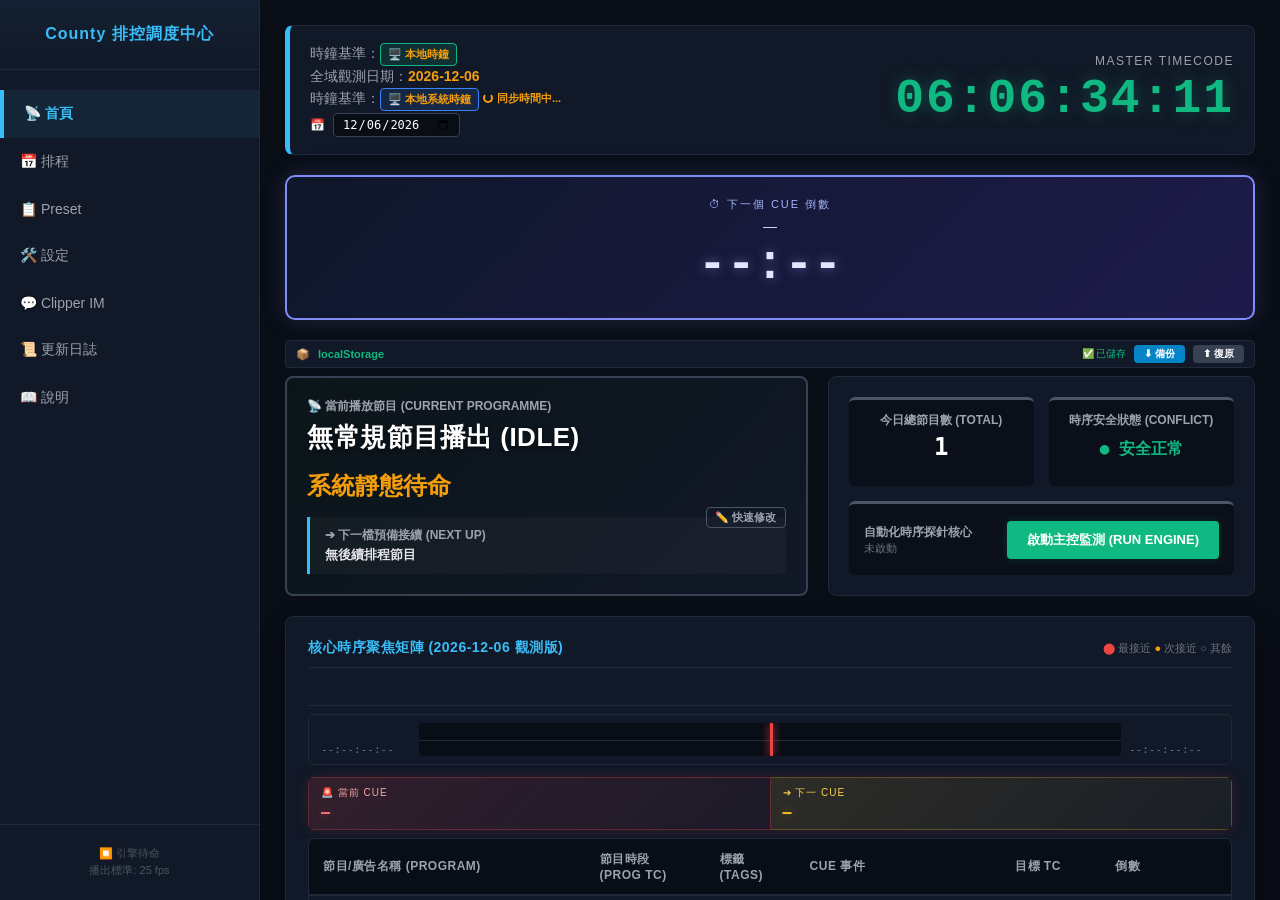
==== templates/index.html @ 905d1b06 "feat(ui): move global date picker to status bar and add "today" button Relocate the global target da" ====
<!DOCTYPE html>
<html lang="zh-Hant">
<head>
    <meta charset="UTF-8">
    <meta name="viewport" content="width=device-width, initial-scale=1.0">
    <meta http-equiv="Cache-Control" content="no-cache, no-store, must-revalidate">
    <meta http-equiv="Pragma" content="no-cache">
    <meta http-equiv="Expires" content="0">
    <title>County 廣播主控室操作員系統 v0.5</title>
    <link rel="stylesheet" href="/static/county.css">
    <style>
        /* CSS moved to /static/county.css */
    </style><script>
// ⛑️ County 啟動探針
window._countyBoot = {
    ok: false,
    time: Date.now(),
    modules: {},
    showError: function(msg, detail) {
        document.title = '⚠️ County 啟動失敗';
        document.body.innerHTML = '<div style="display:flex;align-items:center;justify-content:center;min-height:100vh;background:#090d16;color:#f1f5f9;font-family:sans-serif;padding:20px;">' +
            '<div style="max-width:600px;background:#111827;border:1px solid #ef4444;border-radius:12px;padding:30px;text-align:center;">' +
            '<div style="font-size:48px;margin-bottom:16px;">⚠️</div>' +
            '<h2 style="color:#ef4444;margin:0 0 8px 0;">County 系統啟動失敗</h2>' +
            '<p style="color:#9ca3af;margin:0 0 16px 0;">' + msg + '</p>' +
            '<pre style="background:#030712;color:#34d399;padding:16px;border-radius:6px;font-size:12px;text-align:left;overflow:auto;max-height:200px;white-space:pre-wrap;">' + detail + '</pre>' +
            '<div style="margin-top:16px;display:flex;gap:8px;justify-content:center;">' +
            '<button onclick="location.reload()" style="background:#0284c7;color:#fff;border:none;padding:10px 20px;border-radius:6px;cursor:pointer;font-size:14px;">🔄 重新載入</button>' +
            '<button onclick="localStorage.clear();location.reload()" style="background:#dc2626;color:#fff;border:none;padding:10px 20px;border-radius:6px;cursor:pointer;font-size:14px;">⚠️ 重置儲存並載入</button>' +
            '</div></div></div>';
    }
};
setTimeout(function() {
    if (!window._countyBoot.ok) {
        var detail = '';
        detail += '• JavaScript 主程式載入逾時 5 秒\n';
        detail += '• 可能原因：JS 語法錯誤、模組依賴順序錯誤\n';
        detail += '• 請開啟開發者工具 (F12 → Console) 查看具體錯誤\n';
        detail += '• 載入時間: ' + new Date(window._countyBoot.time).toISOString();
        window._countyBoot.showError('JavaScript 引擎初始化逾時', detail);
    }
}, 5000);
</script>
</head>
<body>

    <div class="vcc-pre-system-sandbox-wrapper">

        <div class="sidebar-overlay" id="sidebarOverlay" onclick="toggleSidebar()"></div>
        <button class="sidebar-toggle" id="sidebarToggle" onclick="toggleSidebar()">☰</button>

        <div class="sidebar" id="mainSidebar">
            <div>
                <div class="sidebar-header">County 排控調度中心</div>
                <div class="sidebar-menu">
                    <div class="menu-item active" id="menu-live" onclick="switchPage('live')">📡 首頁</div>
                    <div class="menu-item" id="menu-rundown" onclick="switchPage('rundown')">📅 排程</div>
                    <div class="menu-item" id="menu-preset" onclick="switchPage('preset')">📋 Preset</div>
                    <div class="menu-item" id="menu-settings" onclick="switchPage('settings')">🛠️ 設定</div>
                    <div class="menu-item" id="menu-clipper" onclick="switchPage('clipper')">💬 Clipper IM <span class="clipper-badge" id="clipperBadge">0</span></div>
                    <div class="menu-item" id="menu-changelog" onclick="switchPage('changelog')">📜 更新日誌</div>
                    <div class="menu-item" id="menu-help" onclick="switchPage('help')">📖 說明</div>
                </div>
            </div>
            <div class="sidebar-footer">
                <span id="sidebarEngineStatus">⏹️ 引擎待命</span><br>
                播出標準: <span id="sidebarFpsLabel">PAL 25 fps</span>
            </div>
        </div>

        <div class="main-content">

            <div class="status-panel">
                <div>
                    <div class="status-item">時鐘基準：<span id="syncBadge" class="sync-badge sync-loading">🖥️ 本地系統時鐘</span> <span id="ntpStatus" style="font-size:11px; color:#64748b;"></span> <span id="ntpLoadingIndicator" style="display:inline-flex;align-items:center;gap:4px;color:#f59e0b;font-size:11px;"><span style="width:10px;height:10px;border:2px solid #f59e0b;border-top-color:transparent;border-radius:50%;animation:spin 0.8s linear infinite;"></span>同步時間中...</span></div>
                    <div class="status-item">全域觀測日期：<span id="lblGlobalDateDisplay">--</span></div>                    <div class="status-item">時鐘基準：<span id="syncBadge" class="sync-badge sync-loading">🖥️ 本地系統時鐘</span> <span id="ntpStatus" style="font-size:11px; color:#64748b;"></span> <span id="ntpLoadingIndicator" style="display:inline-flex;align-items:center;gap:4px;color:#f59e0b;font-size:11px;"><span style="width:10px;height:10px;border:2px solid #f59e0b;border-top-color:transparent;border-radius:50%;animation:spin 0.8s linear infinite;"></span>同步時間中...</span></div>
                    <div class="status-item" style="display:flex;align-items:center;gap:8px;">
                        <span style="color:#9ca3af;font-size:12px;">📅</span>
                        <input type="date" id="globalTargetDate" onchange="onGlobalDateChange()"
                               style="background:#090d16;border:1px solid #374151;color:#fff;padding:3px 8px;border-radius:4px;font-size:12px;font-family:monospace;">
                    </div>                </div>
                <div style="text-align: right;">
                    <div style="font-size: 12px; color: #9ca3af; margin-bottom: 4px; text-transform: uppercase; letter-spacing: 1.5px;">Master Timecode</div>
                    <div id="clock" style="text-align:center;">00:00:00:00</div>
                </div>
            </div>

            <div class="global-filter-bar" style="display: none;">
                <input type="date" id="globalTargetDate" onchange="onGlobalDateChange()">
            </div>            <div id="page-live" class="page active">            <div id="page-live" class="page active">

                <!-- ⏱ Cue 倒數大看板 — 首頁最上方 -->
                <div id="homeCueCountdown" style="background:linear-gradient(135deg, #0f172a 0%, #1e1b4b 100%); border:2px solid #818cf8; border-radius:10px; padding:20px; margin-bottom:20px; text-align:center; box-shadow:0 0 24px rgba(129,140,248,0.2);">
                    <div style="font-size:11px; color:#a5b4fc; text-transform:uppercase; letter-spacing:2px; margin-bottom:6px;">⏱ 下一個 Cue 倒數</div>
                    <div id="cueCountdownLabel" style="font-size:14px; color:#c7d2fe; margin-bottom:4px;">—</div>
                    <div id="cueCountdownTimer" style="font-family:'Courier New',monospace; font-size:48px; font-weight:bold; color:#e0e7ff; text-shadow:0 0 12px rgba(165,180,252,0.5);">--:--</div>
                    <div id="cueCountdownMeta" style="font-size:12px; color:#a5b4fc; margin-top:6px;"></div>
                </div>
                <div style="display:flex; align-items:center; gap:8px; margin-bottom:8px; padding:4px 10px; background:#111827; border:1px solid #1f2937; border-radius:4px; font-size:11px;">
                    <span style="color:#64748b;">📦</span>
                    <span id="fileStatus" style="color:#10b981; font-weight:bold;">localStorage</span>
                    <span style="flex:1;"></span>
                    <span id="dataDirtyIndicator" style="color:#10b981; font-size:10px;">✅ 自動</span>
                    <button class="btn-ctrl btn-export-ui" onclick="saveDataToFile()" style="padding:2px 10px; font-size:10px;">⬇ 備份</button>
                    <button class="btn-ctrl btn-import-ui" onclick="loadDataFromFile()" style="padding:2px 10px; font-size:10px;">⬆ 復原</button>
                    <input type="file" id="dataFileInput" accept=".json" style="display:none;" onchange="handleFileOpen(this)">
                </div>

                <div class="mcr-operator-grid">

                    <div class="mcr-monitor-card no-active" id="mcrOnAirCard">
                        <div class="mcr-tag-live" id="mcrLiveTag" style="display: none;">ON AIR</div>
                        <div class="mcr-label-sub">📡 當前播放節目 (Current Programme)</div>
                        <div class="mcr-prog-title" id="mcrOnAirTitle">無常規節目播出 (IDLE)</div>
                        <div class="mcr-prog-countdown" id="mcrOnAirCountdown">系統靜態待命</div>                        
                        <button id="btnQuickEdit" style="float:right; background:transparent; border:1px solid #4b5563; color:#9ca3af; border-radius:4px; cursor:pointer; font-size:11px; padding:2px 8px; margin-top:5px;" onclick="toggleQuickEdit()">✏️ 快速修改</button>

                        <div id="mcrQuickEdit" style="display:none; margin-top:10px; padding:10px; background:rgba(0,0,0,0.3); border-radius:6px;">
                            <div style="display:flex; gap:8px; flex-wrap:wrap; align-items:center;">
                                <label style="font-size:11px; color:#9ca3af;">開始: <input type="text" id="quickStartTime" style="width:130px; background:#090d16; border:1px solid #374151; color:#fff; padding:4px 6px; border-radius:3px; font-size:12px; font-family:monospace;"></label>
                                <label style="font-size:11px; color:#9ca3af;">長度: <input type="text" id="quickDuration" style="width:130px; background:#090d16; border:1px solid #374151; color:#fff; padding:4px 6px; border-radius:3px; font-size:12px; font-family:monospace;"></label>
                                <button class="btn-add" onclick="applyQuickEdit()" style="padding:4px 12px; font-size:11px;">套用</button>
                                <button class="btn-cancel" onclick="cancelQuickEdit()" style="padding:4px 12px; font-size:11px;">取消</button>
                            </div>
                        </div>


                        <div class="mcr-next-bar">
                            <div class="mcr-label-sub" style="margin-bottom: 2px;">➔ 下一檔預備接續 (Next Up)</div>
                            <div style="font-size: 13px; font-weight: bold; color: #e5e7eb;" id="mcrNextTitle">無後續排程節目</div>
                        </div>
                    </div>

                    <div class="traffic-summary-card">
                        <div class="traffic-stat-block">
                            <div class="mcr-label-sub">今日總節目數 (Total)</div>
                            <div class="traffic-stat-num" id="homeTotalCount">0</div>
                        </div>
                        <div class="traffic-stat-block" id="homeConflictBlock">
                            <div class="mcr-label-sub">時序安全狀態 (Conflict)</div>
                            <div class="traffic-stat-num" id="homeConflictStatus" style="font-size: 16px; color: #10b981; padding-top: 6px;">● 安全正常</div>
                        </div>
                        <div class="traffic-stat-block" style="grid-column: span 2; display: flex; justify-content: space-between; align-items: center; padding: 10px 15px; text-align: left;">
                            <div>
                                <div class="mcr-label-sub" style="margin-bottom: 0;">自動化時序探針核心</div>
                                <div style="font-size: 11px; color: #6b7280;" id="homeEngineStatus">未啟動</div>
                            </div>
                            <button class="btn-start" id="btnMainTrack" onclick="initGlobalTracking()">啟動主控監測 (RUN ENGINE)</button>
                        </div>
                    </div>

                </div>

                <div class="panel-box">
                    <div class="panel-header-box">
                        <div class="panel-title" id="matrixTitle">時序矩陣 (Timeline)</div>
                        <div style="font-size: 11px; color: #6b7280;"><span style="color:#ef4444;">⬤</span> 最接近 <span style="color:#f59e0b;">●</span> 次接近 <span style="color:#64748b;">○</span> 其餘</div>
                    </div>

                    <div id="matrixColorLegend" style="display:flex;flex-wrap:wrap;padding:6px 0;border-bottom:1px solid #1f2937;margin-bottom:8px;min-height:20px;"></div>

                    <!-- Timeline GUI 時間軸（按節目分層） -->
                    <div class="timeline-panel">
                        <div class="timeline-label" id="timelineRangeStart">--:--:--:--</div>
                        <div class="timeline-tracks-wrap" id="timelineTracksWrap">
                            <div class="timeline-ruler" id="timelineRuler"><!-- JS 填入刻度標籤 --></div>
                            <div id="timelineTrackContainer"><!-- JS 填入各節目軌道 --></div>
                            <div class="timeline-now-marker" id="timelineNowMarker" style="left:50%;"></div>
                            <div class="timeline-now-label" id="timelineNowLabel" style="left:50%;">NOW</div>
                        </div>
                        <div class="timeline-label" id="timelineRangeEnd">--:--:--:--</div>
                    </div>

                    <!-- 當前 & 下一個 Cue Point 即時看板 -->
                    <div style="display:flex; gap:0; margin:8px 0; padding:0; border-radius:6px; overflow:hidden; font-size:13px; box-shadow:0 0 12px rgba(239,68,68,0.15);">
                        <div style="flex:1; background:linear-gradient(135deg, rgba(239,68,68,0.15) 0%, rgba(239,68,68,0.05) 100%); border:1px solid rgba(239,68,68,0.3); padding:8px 12px;">
                            <div style="color:#fca5a5; font-size:10px; text-transform:uppercase; letter-spacing:1px; margin-bottom:3px;">🚨 當前 Cue</div>
                            <div id="currentCueDisplay" style="color:#f87171; font-size:15px; font-weight:bold; font-family:monospace; text-shadow:0 0 8px rgba(239,68,68,0.4);">—</div>
                        </div>
                        <div style="flex:1; background:linear-gradient(135deg, rgba(251,191,36,0.12) 0%, rgba(251,191,36,0.04) 100%); border:1px solid rgba(251,191,36,0.25); padding:8px 12px; border-left:none;">
                            <div style="color:#fcd34d; font-size:10px; text-transform:uppercase; letter-spacing:1px; margin-bottom:3px;">➔ 下一 Cue</div>
                            <div id="nextCueDisplay" style="color:#fbbf24; font-size:15px; font-weight:bold; font-family:monospace; text-shadow:0 0 8px rgba(251,191,36,0.4);">—</div>
                        </div>
                    </div>

                    <div class="matrix-scroll-wrap" id="matrixScrollWrap">
                        <table class="vcc-pre-table" style="margin-bottom:0;">
                            <thead>
                                <tr>
                                    <th style="width:30%;">節目/廣告名稱 (Program)</th>
                                    <th style="width:120px;">節目時段 (Prog TC)</th>
                                    <th style="width:90px;">標籤 (Tags)</th>
                                    <th>Cue 事件</th>
                                    <th style="width:100px;">目標 TC</th>
                                    <th style="width:130px;">倒數</th>
                                </tr>
                            </thead>
                            <tbody id="matrixTableBody">
                                <tr><td colspan="6" style="text-align: center; color: #4b5563; padding: 30px 0;">未就緒。請先至「跨期日曆與常規編排」分頁確認交通排程，隨後點擊上方「啟動主控監測」按鈕。</td></tr>
                            </tbody>
                        </table>
                    </div>
                </div>
            </div>

            <div id="page-rundown" class="page">

                <div style="display:flex; align-items:center; gap:8px; margin-bottom:8px; padding:4px 10px; background:#111827; border:1px solid #1f2937; border-radius:4px; font-size:11px;">
                    <span style="color:#64748b;">📦</span>
                    <span id="fileStatus2" style="color:#10b981; font-weight:bold;">localStorage</span>
                    <span style="flex:1;"></span>
                    <span id="dataDirtyIndicator2" style="color:#10b981; font-size:10px;">✅ 自動</span>
                    <button class="btn-ctrl btn-export-ui" onclick="saveDataToFile()" style="padding:2px 10px; font-size:10px;">⬇ 備份</button>
                    <button class="btn-ctrl btn-import-ui" onclick="loadDataFromFile()" style="padding:2px 10px; font-size:10px;">⬆ 復原</button>
                </div>

                <div class="grid-layout-2col">
                    <div class="panel-box" style="margin-bottom: 0;">
                        <div class="panel-header-box"><div class="panel-title">行事曆 (Calendar)</div></div>
                        <div class="gui-calendar-card">
                            <div class="calendar-nav-header">
                                <div class="calendar-nav-btn" onclick="moveCalendarMonth(-1)">◀</div>
                                <span id="calendarMonthLabel">2026 年 06 月</span>
                                <div class="calendar-nav-btn" onclick="moveCalendarMonth(1)">▶</div>                            <div class="calendar-nav-header">
                                <div class="calendar-nav-btn" onclick="moveCalendarMonth(-1)">◀</div>
                                <span id="calendarMonthLabel">2026 年 06 月</span>
                                <div class="calendar-nav-btn" onclick="moveCalendarMonth(1)">▶</div>
                                <button class="calendar-nav-btn" onclick="goToToday()" style="font-size:11px;padding:2px 8px;">📅 今天</button>
                            </div>
                            <div class="calendar-grid-head">
                                <div>日</div><div>一</div><div>二</div><div>三</div><div>四</div><div>五</div><div>六</div>
                            </div>                            </div>
                            <div class="calendar-grid-head">
                                <div>日</div><div>一</div><div>二</div><div>三</div><div>四</div><div>五</div><div>六</div>
                            </div>
                            <div class="calendar-grid-body" id="calendarGridBody"></div>
                        </div>
                        <p style="font-size:11px; color:#4b5563; margin-top:10px; line-height:1.5;">💡 點擊切換日期 · <span style="color:#a855f7;font-weight:bold;">●</span> 有排程</p>
                    </div>

                    <div class="panel-box" style="margin-bottom: 0;">
                        <div class="panel-header-box"><div class="panel-title" id="formPanelTitle">新增節目</div></div>
                        <div class="input-form">
                            <div class="input-group">
                                <label>節目名稱</label>
                                <input type="text" id="progName" value="新增節目">
                            </div>
                            <div class="input-group">
                                <label>播放日期</label>
                                <input type="date" id="progDate">
                            </div>
                            <div class="input-group">
                                <label>開播時碼 (TC)</label>
                                <div style="display:flex; gap:6px; flex-wrap:wrap;">
                                    <input type="text" id="startTimeStr" placeholder="18:30:00:00" style="flex:1; min-width:160px;">
                                    <button class="btn-sync" onclick="setStartTimeOneMinLater()" style="padding:4px 8px; font-size:11px; white-space:nowrap;">⏱ 一分鐘後</button>
                                </div>
                            </div>
                            <div class="input-group">
                                <label>長度</label>
                                <div style="display:flex; gap:6px; flex-wrap:wrap;">
                                    <input type="text" id="durationStr" placeholder="00:30:00:00" style="flex:1; min-width:160px;">
                                </div>
                            </div>
                            <div class="input-group">
                                <label>週期</label>
                                <select id="periodicType" onchange="onPeriodicTypeChange()">
                                    <option value="none">✨ 單次</option>
                                    <option value="daily">🔄 每日</option>
                                    <option value="weekdays">📅 工作日</option>
                                    <option value="weekly">📆 每週</option>
                                    <option value="custom">🗓️ 自訂星期</option>
                                </select>
                            </div>
                            <div class="input-group" id="periodicEndGroup" style="display:none;">
                                <label>終止日期</label>
                                <input type="date" id="periodicEndDate">
                            </div>
                            <div class="input-group" id="periodicDayGroup" style="display:none;">
                                <label>選擇星期</label>
                                <div style="display:flex; gap:4px; flex-wrap:wrap;">
                                    <label style="cursor:pointer;display:flex;align-items:center;gap:3px;background:#1f2937;padding:4px 8px;border-radius:4px;font-size:12px;"><input type="checkbox" class="day-cb" value="0" style="width:14px;height:14px;"> 日</label>
                                    <label style="cursor:pointer;display:flex;align-items:center;gap:3px;background:#1f2937;padding:4px 8px;border-radius:4px;font-size:12px;"><input type="checkbox" class="day-cb" value="1" style="width:14px;height:14px;"> 一</label>
                                    <label style="cursor:pointer;display:flex;align-items:center;gap:3px;background:#1f2937;padding:4px 8px;border-radius:4px;font-size:12px;"><input type="checkbox" class="day-cb" value="2" style="width:14px;height:14px;"> 二</label>
                                    <label style="cursor:pointer;display:flex;align-items:center;gap:3px;background:#1f2937;padding:4px 8px;border-radius:4px;font-size:12px;"><input type="checkbox" class="day-cb" value="3" style="width:14px;height:14px;"> 三</label>
                                    <label style="cursor:pointer;display:flex;align-items:center;gap:3px;background:#1f2937;padding:4px 8px;border-radius:4px;font-size:12px;"><input type="checkbox" class="day-cb" value="4" style="width:14px;height:14px;"> 四</label>
                                    <label style="cursor:pointer;display:flex;align-items:center;gap:3px;background:#1f2937;padding:4px 8px;border-radius:4px;font-size:12px;"><input type="checkbox" class="day-cb" value="5" style="width:14px;height:14px;"> 五</label>
                                    <label style="cursor:pointer;display:flex;align-items:center;gap:3px;background:#1f2937;padding:4px 8px;border-radius:4px;font-size:12px;"><input type="checkbox" class="day-cb" value="6" style="width:14px;height:14px;"> 六</label>
                                </div>
                            </div>
                            <div class="input-group" id="overrideSingleGroup" style="display:none;">
                                <label style="display:flex; align-items:center; gap:8px; cursor:pointer;">
                                    <input type="checkbox" id="chkOverrideSingle" style="width:16px;height:16px;">
                                    <span>🔀 只改此筆</span>
                                </label>
                                <div style="font-size:11px; color:#64748b; margin-top:2px;">不影響週期設定，僅新增單次版本</div>
                            </div>
                            <div class="input-group full-width">
                                <label>Cue Preset</label>
                                <select id="progPreset"></select>
                            </div>
                            <div class="input-group full-width">
                                <label>🏷️ 標籤</label>
                                <div class="tag-input-area">
                                    <input type="text" id="progTagInput" placeholder="輸入標籤後按 Enter 或點新增">
                                    <button class="btn-sync" onclick="addProgramTag()" style="padding:4px 8px; font-size:11px;">＋ 新增</button>
                                </div>
                                <div class="tag-list" id="progTagList"></div>
                            </div>
                            <div class="input-group full-width">
                                <label>🎨 顏色標籤</label>
                                <div class="clr-picker" id="progColorPicker"></div>
                                <input type="hidden" id="progColorLabel" value="">
                            </div>
                        </div>
                        <div class="btn-zone">
                            <button class="btn-add" id="btnSubmitForm" onclick="submitProgramForm()">儲存至編排庫 (Save Entry)</button>
                            <button class="btn-cancel" id="btnCancelEdit" onclick="exitEditMode()" style="display:none;">取消修改</button>
                        </div>
                    </div>
                </div>

                <div class="panel-box" style="margin-top: 20px;">
                    <div class="panel-header-box">
                        <div class="panel-title">📆 本週縱覽</div>
                        <div style="font-size:11px; color:#6b7280;" id="weekGlanceLabel">選擇一週</div>
                    </div>
                    <div id="weekGlanceContainer" class="week-grid">
                        <!-- JS 渲染 -->
                    </div>
                </div>

                <div class="panel-box" style="overflow-y: auto; max-height: 350px; margin-top: 20px;">
                    <div class="panel-header-box">
                        <div class="panel-title" id="rundownListTitle">節目表 (Rundown)</div>
                        <div class="btn-ctrl-group">
                            <input type="file" id="importFile" accept=".json" style="display:none;" onchange="importRundown(this)">
                            <button class="btn-ctrl btn-import-ui" onclick="document.getElementById('importFile').click()">匯入</button>
                            <button class="btn-ctrl btn-export-ui" onclick="exportRundown()">匯出</button>
                            <button class="btn-ctrl btn-clear-ui" onclick="clearAllPrograms()">全清</button>
                        </div>
                    </div>
                    <div style="display:flex; align-items:center; gap:8px; margin-bottom:8px;">
                        <input type="text" id="searchRundown" placeholder="🔍 搜尋節目名稱..." oninput="filterRundown()" style="flex:1; background:#090d16; border:1px solid #374151; color:#fff; padding:6px 10px; border-radius:4px; font-size:12px; outline:none;">
                        <button id="searchClearBtn" onclick="document.getElementById('searchRundown').value='';filterRundown();this.style.display='none';" style="display:none;background:transparent;border:none;color:#64748b;cursor:pointer;font-size:14px;padding:4px;">✕</button>
                    </div>
                    <table class="vcc-pre-table" id="rundownTable">
                        <thead>
                            <tr>
                                <th style="cursor:pointer;" onclick="sortRundownTable('name')" class="sortable-th">名稱 <span class="sort-icon" id="sortRundown-name"></span></th>
                                <th style="cursor:pointer;" onclick="sortRundownTable('broadcastDate')" class="sortable-th">日期 <span class="sort-icon" id="sortRundown-broadcastDate"></span></th>
                                <th style="cursor:pointer;" onclick="sortRundownTable('startTime')" class="sortable-th">開播 <span class="sort-icon" id="sortRundown-startTime"></span></th>
                                <th style="cursor:pointer;" onclick="sortRundownTable('endTime')" class="sortable-th">結束 <span class="sort-icon" id="sortRundown-endTime"></span></th>
                                <th style="cursor:pointer;" onclick="sortRundownTable('duration')" class="sortable-th">長度 <span class="sort-icon" id="sortRundown-duration"></span></th>
                                <th style="cursor:pointer;" onclick="sortRundownTable('periodicType')" class="sortable-th">週期 <span class="sort-icon" id="sortRundown-periodicType"></span></th>
                                <th style="cursor:pointer;" onclick="sortRundownTable('presetId')" class="sortable-th">Preset <span class="sort-icon" id="sortRundown-presetId"></span></th>
                                <th style="width: 90px; text-align: center;">操作</th>
                            </tr>
                        </thead>
                        <tbody id="rundownTableBody"></tbody>
                    </table>
                </div>
            </div>

            <div id="page-preset" class="page">
                <div class="panel-box">
                    <div class="panel-header-box"><div class="panel-title">Preset 管理器</div></div>
                    <div class="input-form" style="grid-template-columns: 1fr;">
                        <div class="input-group">
                            <label>選擇 Preset</label>
                            <div style="display:flex; align-items:center; gap:6px;">
                                <select id="presetSelector" onchange="onPresetSelectionChange()" style="flex:1;"></select>
                                <button class="btn-sync" onclick="duplicatePreset()" style="font-size:11px; padding:5px 10px; white-space:nowrap;">📋 複製</button>
                            </div>
                        </div>
                        <div class="input-group">
                            <label>名稱</label>
                            <input text="text" id="presetNameField">
                        </div>
                        <div class="input-group">
                            <label>節點設定 (每行一個提示點)</label>
                            <div style="font-size:11px;color:#64748b;margin-bottom:4px;">💡 拖曳 ⋮⋮ 排序節點</div>
                            <table id="presetNodesTable">
                                <thead>
                                    <tr>
                                        <th style="width:28px;cursor:default;text-align:center;" title="拖動以排序">☰</th>
                                        <th style="width:90px;cursor:pointer;" onclick="sortPresetNodes('offsetType')" class="sortable-th">偏移方式 <span class="sort-icon" id="sortIcon-offsetType"></span></th>
                                        <th style="width:80px;cursor:pointer;" onclick="sortPresetNodes('offsetSec')" class="sortable-th">偏移 (MM:SS) <span class="sort-icon" id="sortIcon-offsetSec"></span></th>
                                        <th style="cursor:pointer;" onclick="sortPresetNodes('nodeName')" class="sortable-th">節點名稱 <span class="sort-icon" id="sortIcon-nodeName"></span></th>
                                        <th style="width:130px;cursor:pointer;" onclick="sortPresetNodes('soundId')" class="sortable-th">提示音 <span class="sort-icon" id="sortIcon-soundId"></span></th>
                                        <th style="width:70px;text-align:center;">操作</th>
                                    </tr>
                                </thead>
                                <tbody id="presetNodesTbody">
                                    <!-- 由 JS 動態渲染 -->
                                </tbody>
                            </table>
                            <button class="btn-sync" onclick="addNodeRow()" style="font-size:12px; padding:5px 10px;">＋ 新增</button>
                        </div>
                    </div>
                    <div class="btn-zone">
                        <button class="btn-sync" onclick="initNewPresetForm()">新建</button>
                        <button class="btn-add" style="background-color: #10b981;" onclick="savePresetAction()">儲存</button>
                        <button class="btn-cancel btn-danger-action" onclick="deletePresetAction()">刪除</button>
                    </div>
                    <div style="margin-top:10px; border-top:1px solid #1f2937; padding-top:8px;">
                        <div style="display:flex; align-items:center; gap:10px; margin-bottom:6px;">
                            <span style="font-size:12px; color:#64748b; cursor:pointer;" onclick="togglePresetJsonArea()" id="presetJsonToggle">▶ JSON</span>
                            <input type="file" id="presetImportFile" accept=".json" style="display:none;" onchange="importPresetFromFile(this)">
                            <button class="btn-ctrl btn-export-ui" style="font-size:11px; padding:3px 8px;" onclick="exportPresetAsJson()">匯出</button>
                            <button class="btn-ctrl btn-import-ui" style="font-size:11px; padding:3px 8px;" onclick="document.getElementById('presetImportFile').click()">匯入</button>
                            <button class="btn-add" style="font-size:11px; padding:3px 8px; background-color:#374151;" onclick="applyPresetJson()">套用</button>
                        </div>
                        <textarea id="presetJsonArea" style="display:none; width:100%; height:100px; background:#030712; border:1px solid #374151; color:#a7f3d0; padding:8px; font-family:monospace; font-size:11px; border-radius:4px; resize:vertical;" placeholder="在此貼上 JSON 或點擊「從檔案匯入」..."></textarea>
                    </div>
                </div>
            </div>

            <div id="page-settings" class="page">
                <div style="display: grid; grid-template-columns: 1fr 1fr; gap: 20px;">
                    <div>
                        <div class="panel-box">
                            <div class="panel-header-box"><div class="panel-title">🕒 NTP 時間服務</div></div>
                            <div class="input-form" style="grid-template-columns: 1fr;">
                                <div class="input-group">
                                    <label>NTP 伺服器</label>
                                    <input type="text" id="cfgNtpUrl" value="stdtime.gov.hk" onchange="saveConfig()" style="width:100%;">
                                    <div style="font-size:11px; color:#64748b; margin-top:4px;">使用真實 NTP (UDP 123) 協定，由伺服器端 ntplib 處理</div>
                                </div>
                                <div class="input-group">
                                    <label>自動同步間隔（秒）</label>
                                    <div style="display:flex; align-items:center; gap:8px;">
                                        <input type="number" id="cfgNtpInterval" value="600" min="0" max="86400" style="width:100px;" onchange="saveConfig(); restartAutoSync();">
                                        <span style="font-size:11px; color:#64748b;">0 = 關閉</span>
                                    </div>
                                </div>
                                <div class="input-group">
                                    <label>狀態</label>
                                    <div id="settingsNtpStatus" style="font-size:13px; color:#9ca3af;">尚未同步</div>
                                </div>
                                <div class="input-group">
                                    <label>最後同步時間</label>
                                    <div id="settingsNtpLastSync" style="font-size:12px; color:#64748b; font-family:monospace;">—</div>
                                </div>
                                <div class="input-group" style="margin-top:4px;">
                                    <button class="btn-start" id="btnNtpSync" onclick="handleManualNtpSync()" style="font-size:12px; padding:8px 16px;">🔄 立即同步</button>
                                </div>
                            </div>
                        </div>
                        <div class="panel-box">
                            <div class="panel-header-box"><div class="panel-title">🔊 音訊設定</div></div>
                            <div class="input-form" style="grid-template-columns: 1fr;">
                                <div class="input-group">
                                    <label>預設頻率 (Hz)</label>
                                    <input type="number" id="cfgBeepFreq" value="1500" min="400" max="4000" onchange="saveConfig()">
                                </div>
                                <div class="input-group">
                                    <label>持續時間 (秒)</label>
                                    <input type="number" id="cfgBeepDur" value="0.5" step="0.1" min="0.1" max="3" onchange="saveConfig()">
                                </div>
                            </div>
                            <button class="btn-sync" onclick="testOscillatorSound()">🔊 測試音</button>
                        </div>
                    </div>
                    <div class="panel-box" style="margin-top:15px;">
                        <div class="panel-header-box"><div class="panel-title">⏱ FPS 設定</div></div>
                        <div class="input-form" style="grid-template-columns: 1fr;">
                            <div class="input-group">
                                <label>FPS</label>
                                <div style="display:flex; align-items:center; gap:8px;">
                                    <input type="number" id="cfgFrameRate" value="25" min="1" max="60" style="width:80px;">
                                    <span style="font-size:11px; color:#64748b;">PAL: 25 / NTSC: 29.97 / 電影: 24</span>
                                    <button class="btn-sync" onclick="applyFrameRate()" style="padding:4px 10px; font-size:11px;">套用</button>
                                </div>
                                <div style="font-size:11px; color:#64748b; margin-top:4px;">⚠️ 需重啟 ENGINE</div>
                            </div>
                        </div>
                    </div>
                    <div class="panel-box" style="margin-top:15px;">
                        <div class="panel-header-box"><div class="panel-title">🌐 時區</div></div>
                        <div class="input-form" style="grid-template-columns: 1fr;">
                            <div class="input-group">
                                <label>時區</label>
                                <select id="cfgTimezone" onchange="saveConfig()" style="width:100%;"></select>
                                <div style="font-size:11px; color:#64748b; margin-top:4px;">影響換日與 Cue 觸發時間</div>
                            </div>
                        </div>
                    </div>
                    <div class="panel-box" style="margin-top:15px;">
                        <div class="panel-header-box"><div class="panel-title">🗑️ 保留原則</div></div>
                        <div class="input-form" style="grid-template-columns: 1fr;">
                            <div class="input-group">
                                <label>Cue 保留秒數</label>
                                <div style="display:flex; align-items:center; gap:8px;">
                                    <input type="number" id="cfgRetentionSec" value="5" min="0" max="60" style="width:80px;" onchange="saveConfig()">
                                    <span style="font-size:11px; color:#64748b;">秒</span>
                                </div>
                                <div style="font-size:11px; color:#64748b; margin-top:4px;">觸發後在矩陣中保留多久</div>
                            </div>
                        </div>
                    </div>
                    <div>
                        <div class="panel-box">
                            <div class="panel-header-box"><div class="panel-title">⚙️ Config 檔</div></div>
                            <div style="font-size:11px; color:#9ca3af; margin-bottom:6px;">所有設定 JSON</div>
                            <textarea id="configJsonArea" style="width:100%; height:90px; background:#030712; border:1px solid #374151; color:#a7f3d0; padding:6px; font-family:monospace; font-size:11px; border-radius:4px; resize:vertical; margin-bottom:6px;"></textarea>
                            <div class="btn-zone" style="gap:6px;">
                                <button class="btn-ctrl btn-export-ui" style="font-size:10px; padding:4px 8px;" onclick="refreshConfigJsonArea()">🔄 刷新</button>
                                <button class="btn-add" style="font-size:10px; padding:4px 8px; background-color:#10b981;" onclick="applyConfigJson()">套用</button>
                                <button class="btn-sync" style="font-size:10px; padding:4px 8px;" onclick="exportConfigAsJson()">下載</button>
                                <input type="file" id="configImportFile" accept=".json" style="display:none;" onchange="importConfigFromFile(this)">
                                <button class="btn-ctrl btn-import-ui" style="font-size:10px; padding:4px 8px;" onclick="document.getElementById('configImportFile').click()">匯入</button>
                                <button class="btn-cancel btn-danger-action" style="font-size:10px; padding:4px 8px;" onclick="factoryResetStorage()">🚨 重置</button>
                                <button class="btn-ctrl btn-export-ui" style="font-size:10px; padding:4px 8px;" onclick="saveDataToFile()">⬇ 備份</button>
                                <button class="btn-ctrl btn-import-ui" style="font-size:10px; padding:4px 8px;" onclick="loadDataFromFile()">⬆ 復原</button>
                            </div>
                        </div>
                        <div class="panel-box" style="margin-top:15px;">
                            <div class="panel-header-box"><div class="panel-title">🚑 Crash Dump</div></div>
                            <div style="font-size:11px; color:#9ca3af; margin-bottom:6px;">系統狀態報告</div>
                            <textarea id="crashDumpArea" style="width:100%; height:100px; background:#030712; border:1px solid #374151; color:#a7f3d0; padding:6px; font-family:monospace; font-size:11px; border-radius:4px; resize:vertical; margin-bottom:6px;"></textarea>
                            <div class="btn-zone" style="gap:6px;">
                                <button class="btn-ctrl btn-export-ui" style="font-size:10px; padding:4px 8px;" onclick="generateCrashDump()">📋 生成</button>
                                <button class="btn-sync" style="font-size:10px; padding:4px 8px;" onclick="saveCrashDumpToFile()">⬇ 下載</button>
                            </div>
                        </div>
                        <div class="panel-box" style="margin-top:15px;">
                            <div class="panel-header-box">
                                <div class="panel-title">📋 伺服器日誌 (Server Log)</div>
                                <div style="display:flex; gap:4px;">
                                    <button class="btn-ctrl btn-export-ui" id="btnFetchServerLog" onclick="fetchServerLog()" style="padding:2px 8px; font-size:10px;">🔄 刷新</button>
                                    <button class="btn-ctrl btn-export-ui" onclick="downloadServerLog()" style="padding:2px 8px; font-size:10px;">⬇ 匯出</button>
                                </div>
                            </div>
                            <div style="font-size:11px; color:#9ca3af; margin-bottom:6px;">由後端記錄，24h 自動輪換</div>
                            <textarea id="serverLogArea" readonly style="width:100%; height:160px; background:#030712; border:1px solid #374151; color:#a7f3d0; padding:6px; font-family:monospace; font-size:11px; border-radius:4px; resize:vertical; margin-bottom:4px;"></textarea>
                            <div style="font-size:11px; color:#4b5563; text-align:right;"><span id="serverLogLines">0</span> 行</div>
                        </div>
                        <div class="panel-box" style="margin-top:15px;">
                            <div class="panel-header-box"><div class="panel-title">⚡ 開發者選項</div></div>
                            <div class="input-form" style="grid-template-columns: 1fr;">
                                <div class="input-group">
                                    <label>Engine 間隔 (ms)</label>
                                    <div style="display:flex; align-items:center; gap:8px;">
                                        <input type="number" id="devEngineInterval" value="40" min="10" max="1000" style="width:80px;">
                                        <button class="btn-sync" onclick="applyDevEngineInterval()" style="padding:4px 10px; font-size:11px;">套用</button>
                                    </div>
                                    <div style="font-size:11px; color:#64748b; margin-top:2px;">⚠️ 低於 30ms 可能影響效能，需重啟 ENGINE 生效</div>
                                </div>
                                <div class="input-group">
                                    <label>Log 保留行數</label>
                                    <input type="number" id="devLogLines" value="200" min="10" max="5000" onchange="applyDevLogLines()" style="width:80px;">
                                </div>
                                <div class="input-group">
                                    <label>除錯模式</label>
                                    <div style="display:flex; align-items:center; gap:12px;">
                                        <label style="display:flex; align-items:center; gap:4px;cursor:pointer;"><input type="checkbox" id="devVerboseLog" onchange="applyDevVerboseLog()"> 詳細 Log</label>
                                        <label style="display:flex; align-items:center; gap:4px;cursor:pointer;"><input type="checkbox" id="devDebugLayout" onchange="applyDevDebugLayout()"> 顯示佈局邊框</label>
                                    </div>
                                </div>
                            </div>
                        </div>
                        <div class="panel-box" style="margin-top:15px;">
                            <div class="panel-header-box"><div class="panel-title">記憶體狀態探針 (Rundown JSON Inspector)</div></div>
                            <div class="input-group">
                                <textarea id="debugStateTextArea" style="height: 140px; font-size: 11px; color: #a7f3d0; background:#030712; border: 1px solid #374151; padding: 10px; font-family: monospace; resize: none;"></textarea>
                            </div>
                            <div class="btn-zone" style="margin-top: 8px;">
                                <button class="btn-update" style="padding: 6px 12px;" onclick="applyInjectedJsonState()">注入並套用原始 JSON 變更</button>
                                <button class="btn-sync" style="padding: 6px 12px;" onclick="refreshJsonInspectorProbe()">刷新探針</button>
                            </div>
                        </div>
                    </div>

                    <!-- ENGINE 觸發記錄 -->
                    <div class="panel-box">
                        <div class="panel-header-box">
                            <div class="panel-title">📜 ENGINE 觸發記錄</div>
                            <button class="btn-ctrl btn-export-ui" onclick="showTriggerHistory()" style="padding:3px 10px; font-size:10px;">📜 檢視</button>
                        </div>
                        <div style="font-size:11px; color:#64748b;">顯示最近觸發的 Cue 點記錄<span id="triggerHistoryCount" style="margin-left:8px; color:#9ca3af;"></span></div>
                    </div>

                    <!-- 系統日誌 (Console) -->
                    <div class="panel-box">
                        <div class="panel-header-box">
                            <div class="panel-title">系統日誌 (Console)</div>
                            <div style="display:flex; gap:4px;">
                                <button class="btn-ctrl btn-export-ui" onclick="exportClientLog()" style="padding:2px 8px; font-size:10px;">📋 匯出日誌</button>
                                <button class="btn-ctrl btn-import-ui" onclick="document.getElementById('consoleTerminal').innerHTML='';" style="padding:2px 8px; font-size:10px;">🗑 清除</button>
                            </div>
                        </div>
                        <div class="console-terminal" id="consoleTerminal"></div>
                    </div>

                    <!-- 系統健康面板 -->
                    <div class="panel-box">
                        <div class="panel-header-box">
                            <div class="panel-title">🩺 系統健康</div>
                            <button class="btn-ctrl btn-export-ui" onclick="refreshHealthPanel()" style="padding:2px 8px;font-size:10px;">🔄 刷新</button>
                        </div>
                        <div id="healthPanelContent" style="font-size:12px;font-family:monospace;line-height:1.8;">
                            <div style="color:#64748b;text-align:center;padding:10px 0;">點擊「刷新」查看模組狀態</div>
                        </div>
                    </div>

                    <!-- 一鍵診斷面板 -->
                    <div class="panel-box">
                        <div class="panel-header-box">
                            <div class="panel-title">🔍 一鍵系統診斷</div>
                            <button class="btn-start" onclick="runSystemDiagnosis()" style="font-size:11px;padding:4px 12px;">▶ 執行</button>
                        </div>
                        <div id="diagnosisResult" style="font-size:12px;font-family:monospace;line-height:1.8;">
                            <div style="color:#64748b;text-align:center;padding:10px 0;">點擊「執行」開始測試</div>
                        </div>
                    </div>
                </div>
            </div>

            <!-- 觸發記錄 Modal（固定定位，放在頁面根層級） -->
            <div id="triggerHistoryModal" style="display:none; position:fixed; top:0; left:0; width:100%; height:100%; background:rgba(0,0,0,0.7); z-index:9999; align-items:center; justify-content:center;" onclick="if(event.target===this)closeTriggerHistory()">
                <div style="background:#111827; border:1px solid #1f2937; border-radius:10px; width:80%; max-width:700px; max-height:80vh; display:flex; flex-direction:column; box-shadow:0 20px 60px rgba(0,0,0,0.5);">
                    <div style="display:flex; justify-content:space-between; align-items:center; padding:16px 20px; border-bottom:1px solid #1f2937;">
                        <div style="font-size:14px; color:#38bdf8; font-weight:bold;">📜 ENGINE 觸發記錄</div>
                        <button onclick="closeTriggerHistory()" style="background:transparent; color:#9ca3af; font-size:18px; border:none; cursor:pointer;">✕</button>
                    </div>
                    <div id="triggerHistoryList" style="flex:1; overflow-y:auto; padding:12px 20px; font-size:12px; font-family:monospace; line-height:1.8;">
                        <div style="color:#64748b; text-align:center; padding:30px 0;">尚無觸發記錄</div>
                    </div>
                </div>
            </div>

            <!-- ===== 更新日誌頁 ===== -->
            <div id="page-changelog" class="page">
                <div class="panel-box">
                    <div class="panel-header-box"><div class="panel-title">📜 更新日誌</div></div>
                    <div style="font-size:13px; color:#cbd5e1; line-height:1.8;" id="changelogContent">載入中...</div>
                </div>
            </div>

            <!-- ===== 操作說明頁 ===== -->
            <div id="page-help" class="page">
                <div class="panel-box">
                    <div class="panel-header-box"><div class="panel-title">📖 操作說明</div></div>
                    <div class="help-section">
                        <h2>County 系統操作指南</h2>
                        <p>本系統為廣播電視台排控中心設計，提供節目排程管理、Cue 提示點觸發、時間軸視覺化等功能。</p>
                        <h3>📡 首頁 (MCR Home)</h3>
                        <ul>
                            <li><strong>ENGINE 啟動</strong> — 點擊「啟動主控監測」開始監控排程</li>
                            <li><strong>時序矩陣</strong> — 顯示前後各 3 項節目，自動對齊「即將進行」</li>
                            <li><strong>Cue 倒數</strong> — 自動計算下一個 Cue 點倒數時間</li>
                            <li><strong>快速修改</strong> — 直接調整當前播送節目的開始時間或長度</li>
                        </ul>
                        <h3>📅 排程管理</h3>
                        <ul>
                            <li><strong>行事曆</strong> — 點選日期切換觀測日，有節目的日期以紫色標示</li>
                            <li><strong>新增/編輯節目</strong> — 填入名稱、時碼、長度、週期後儲存</li>
                            <li><strong>週期設定</strong> — 支援每日、工作日、每週、自訂星期</li>
                            <li><strong>搜尋</strong> — 在節目表上方輸入名稱快速過濾</li>
                        </ul>
                        <h3>📋 Preset 管理</h3>
                        <ul>
                            <li><strong>節點設定</strong> — 設定 Cue 提示點（偏移方式/秒數/名稱/提示音）</li>
                            <li><strong>排序</strong> — 拖曳調整節點順序，或點擊表頭排序</li>
                            <li><strong>JSON 匯出入</strong> — 備份或還原 Preset 設定</li>
                        </ul>
                        <h3>🛠️ 設定</h3>
                        <ul>
                            <li><strong>NTP 同步</strong> — 連接香港天文台 stdtime.gov.hk 精確校時</li>
                            <li><strong>FPS</strong> — PAL 25 / NTSC 29.97 / 電影 24</li>
                            <li><strong>時區</strong> — 影響換日與 Cue 觸發時間</li>
                            <li><strong>Crash Dump</strong> — 生成系統狀態報告供除錯</li>
                        </ul>
                        <h3>⌨️ 快捷鍵</h3>
                        <ul>
                            <li><kbd>Space</kbd> — 切換 ENGINE 啟動/停止</li>
                            <li><kbd>Ctrl+1</kbd>～<kbd>6</kbd> — 切換分頁</li>
                            <li><kbd>Ctrl+S</kbd> — 儲存 Preset（Preset 頁面）</li>
                        </ul>
                        <div class="tip">💡 滑鼠懸停在矩陣 Cue 點上可查看詳細資訊。</div>
                    </div>
                </div>
            </div>

            <div id="page-clipper" class="page">
                <div class="panel-box">
                    <div class="panel-header-box">
                        <div class="panel-title">💬 Clipper IM — 即時通訊</div>
                        <div style="font-size:11px; color:#64748b;">
                            顯示名稱: <span id="clipperDisplayName" style="color:#38bdf8; font-weight:bold; cursor:pointer;" title="點擊編輯">VPRE</span>
                            <span id="clipperStatus" class="sync-badge sync-loading" style="margin-left:8px;">🔴 未連線</span>
                        </div>
                    </div>
                    
                    <!-- 聊天訊息區 -->
                    <div id="clipperMessages" style="height:400px; overflow-y:auto; background:#030712; border:1px solid #1f2937; border-radius:6px; padding:12px; margin-bottom:10px; font-size:13px; line-height:1.6;">
                        <div style="color:#4b5563; text-align:center; padding:40px 0;">⏳ 正在連線至 Clipper 伺服器...</div>
                    </div>
                    
                    <!-- 輸入區 -->
                    <div style="display:flex; gap:8px;">
                        <input type="text" id="clipperInput" placeholder="輸入訊息後按 Enter 發送…" 
                               style="flex:1; background:#090d16; border:1px solid #374151; color:#fff; padding:10px 12px; border-radius:4px; font-size:14px; outline:none;"
                               onkeydown="if(event.key==='Enter') clipperSendMsg()">
                        <button class="btn-start" id="clipperSendBtn" onclick="clipperSendMsg()" style="padding:10px 20px; font-size:13px;">📤 發送</button>
                        <button class="btn-sync" onclick="clipperConnect()" style="padding:10px 16px; font-size:12px;" title="重新連線">🔄</button>
                    </div>
                    
                    <!-- 連線設定 -->
                    <div style="margin-top:10px; display:flex; gap:8px; align-items:center; font-size:11px; color:#64748b;">
                        <span>伺服器:</span>
                        <input type="text" id="clipperServerUrl" value="ws://localhost:8765" 
                               style="width:200px; background:#090d16; border:1px solid #374151; color:#fff; padding:4px 8px; border-radius:3px; font-size:11px;">
                        <span>配對碼:</span>
                        <input type="text" id="clipperRoomCode" value="1234" 
                               style="width:80px; background:#090d16; border:1px solid #374151; color:#fff; padding:4px 8px; border-radius:3px; font-size:11px;">
                        <button class="btn-ctrl btn-export-ui" onclick="clipperConnect()" style="padding:3px 10px; font-size:10px;">🔗 連線</button>
                    </div>

                    <!-- 檔案傳輸區 -->
                    <div style="margin-top:12px; padding-top:12px; border-top:1px solid #1f2937;">
                        <div style="font-size:12px; color:#64748b; margin-bottom:8px; display:flex; align-items:center; gap:6px;">
                            <span>📁 檔案傳輸</span>
                            <span style="flex:1;"></span>
                            <span id="clipperFileStatus" style="font-size:10px;">就緒</span>
                        </div>
                        <!-- 傳送對象選擇 (先選目標再傳檔) -->
                        <div id="clipperTargetArea" style="display:none;">
                            <div style="font-size:11px; color:#94a3b8; margin-bottom:4px;">📤 傳送對象（點擊選取）：</div>
                            <div id="clipperPeerTargets" style="display:flex; gap:6px; flex-wrap:wrap; margin-bottom:8px;"></div>
                        </div>
                        <!-- 拖放區 -->
                        <div id="clipperFileDropZone"
                             style="border:2px dashed #334155; border-radius:8px; padding:20px; text-align:center; cursor:pointer; color:#94a3b8; font-size:13px;"
                             ondragover="event.preventDefault();this.style.borderColor='#38bdf8';this.style.background='rgba(56,189,248,0.05)';"
                             ondragleave="this.style.borderColor='#334155';this.style.background='';"
                             ondrop="event.preventDefault();this.style.borderColor='#334155';this.style.background='';clipperHandleDrop(event.dataTransfer.files);"
                             onclick="document.getElementById('clipperFileInput').click()">
                            📁 拖曳檔案至此處，或點擊選擇檔案
                        </div>
                        <input type="file" id="clipperFileInput" multiple hidden onchange="clipperHandleDrop(this.files)">
                        <!-- 檔案佇列 + 進度條 -->
                        <div id="clipperFileQueue" style="margin-top:6px;"></div>
                    </div>
                    <style>
                        .clipper-progress-item { background:#1e293b; border-radius:6px; padding:8px 10px; margin-bottom:6px; font-size:12px; }
                        .clipper-progress-header { display:flex; justify-content:space-between; color:#cbd5e1; margin-bottom:4px; }
                        .clipper-progress-name { white-space:nowrap; overflow:hidden; text-overflow:ellipsis; max-width:200px; }
                        .clipper-progress-size { color:#64748b; font-size:11px; }
                        .clipper-progress-bar { height:4px; background:#334155; border-radius:2px; overflow:hidden; margin:4px 0; }
                        .clipper-progress-fill { height:100%; background:#38bdf8; border-radius:2px; transition:width 0.3s ease; }
                        .clipper-progress-fill.done { background:#22c55e; }
                        .clipper-progress-fill.error { background:#ef4444; }
                        .clipper-progress-fill.receiving { background:#a855f7; }
                        .clipper-progress-status { font-size:10px; color:#64748b; }
                        .clipper-peer-btn { padding:4px 10px; font-size:11px; background:#1e293b; border:1px solid #334155; color:#e2e8f0; border-radius:4px; cursor:pointer; transition:all 0.15s; }
                        .clipper-peer-btn:hover { border-color:#38bdf8; }
                        .clipper-peer-btn.selected { background:#1e3a5f; border-color:#38bdf8; color:#38bdf8; }
                        .clipper-peer-btn.all-btn { border-color:#64748b; }
                        .clipper-peer-btn.all-btn.selected { background:#1e3a5f; border-color:#38bdf8; }
                    </style>
                </div>
<script src="/static/clipper-sdk.js"></script>
<script src="/static/county-core.js"></script>
<!-- 後續模組將插入此處 -->
<script src="/static/county-helpers.js"></script>
<script src="/static/county-config.js"></script>
<script src="/static/county-api.js"></script>
<script src="/static/county-log.js"></script>
<script src="/static/county-time.js"></script>
<script src="/static/county-data.js"></script>
<script src="/static/county-sound.js"></script>
<script src="/static/county-engine.js"></script>
<script src="/static/county-ui-live.js"></script>
<script src="/static/county-ui-rundown.js"></script>
<script src="/static/county-ui-preset.js"></script>
<script src="/static/county-ui-settings.js"></script>
<script src="/static/county-ui-clipper.js"></script>
<script>
    // ============================================================================
    // County — 廣播排控自動化系統 v0.5
    // ============================================================================
    // 適用於廣播電視操作員，單一 HTML 檔案，無伺服器依賴。
    //
    // === 架構總覽 ===
    // dataLayer:  cuePresets / masterScheduleDB / appConfig — 記憶體資料
    // storage:    localStorage — 自動同步儲存（3 個 key）
    // engine:     timerInterval (40ms) → updateGlobalDashboard / checkCueTriggersOnly
    // UI layer:   6 頁分頁（live, rundown, preset, settings, help）+ 全域 file bar
    //
    // === 資料流 ===
    // 使用者操作 → mutate() → markDirty() → localStorage.setItem()
    // window.onload → loadConfig() + localStorage → 渲染所有 UI
    // initGlobalTracking() → 啟動 engine → 每 40ms 檢查 CUE 觸發
    //
    // === 主要模組 ===
    // 1. Timecode 引擎（dateToTimecode / timecodeToTotalFrames / totalFramesToTimecode）
    // 2. Config 管理（saveConfig / loadConfig / applyConfigJson / exportConfigAsJson）
    // 3. 行事曆（renderGUICalendar / renderWeekGlance）
    // 4. 排程 CRUD（submitProgramForm / enterEditMode / exitEditMode / deleteProgram）
    // 5. Preset 管理（savePresetAction / addNodeRow / renderPresetNodes / sortPresetNodes）
    // 6. 引擎（initGlobalTracking / calculateGlobalTimelineMatrix / updateGlobalDashboard / checkCueTriggersOnly）
    // 7. 聲音系統（playBroadcastBeep / previewSound / soundPresets）
    // 8. Tag & Color Label（addProgramTag / renderColorPicker）
    //
    // === 全域變數 ===
    // cuePresets — { id → { name, nodes[] } }
    // masterScheduleDB — [{ id, name, broadcastDate, startTime, duration, periodicType, ... }]
    // appConfig — { frameRate, beepFreq, beepDur, timezone, retentionSeconds, ... }
    // globalTriggers — [{ progName, cueName, targetFrames, soundPreset, triggered, ... }]
    // progDurations — { progName → { startFrames, endFrames } }
    // frameRate / isTrackingActive / timerInterval / audioCtx
    // ============================================================================

    // ===== 資料儲存（同步 localStorage） =====
    
    function getDataSet() {
        return {
            version: 2,
            exportedAt: new Date().toISOString(),
            presets: cuePresets,
            schedule: masterScheduleDB,
            config: appConfig
        };
    }

    function applyDataSet(ds) {
        if (!ds) return;
        if (ds.presets && typeof ds.presets === 'object') {
            cuePresets = ds.presets;
            localStorage.setItem('county_presets_v8', JSON.stringify(cuePresets));
        }
        if (Array.isArray(ds.schedule)) {
            masterScheduleDB = ds.schedule;
            localStorage.setItem('county_master_db_v8', JSON.stringify(masterScheduleDB));
        }
        if (ds.config) {
            appConfig = ds.config;
            localStorage.setItem('county_config_v8', JSON.stringify(appConfig));
            frameRate = appConfig.frameRate || 25;
            document.getElementById('cfgFrameRate').value = frameRate;
            document.getElementById('cfgBeepFreq').value = appConfig.beepFreq || 1500;
            document.getElementById('cfgBeepDur').value = appConfig.beepDur || 0.5;
            const tzEl = document.getElementById('cfgTimezone');
            if (tzEl && appConfig.timezone) tzEl.value = appConfig.timezone;
            timelineRange.maxFrames = 86400 * frameRate;
        }
    }

    function markDirty() {
        // 同步儲存到 localStorage
        try {
            localStorage.setItem('county_presets_v8', JSON.stringify(cuePresets));
            localStorage.setItem('county_master_db_v8', JSON.stringify(masterScheduleDB));
            localStorage.setItem('county_config_v8', JSON.stringify(appConfig || {}));
        } catch(e) {}
        const indicator = document.getElementById('dataDirtyIndicator');
        if (indicator) indicator.innerText = '✅ 已儲存';
    }

    function _cacheToLocalStorage() {
        localStorage.setItem('county_presets_v8', JSON.stringify(cuePresets));
        localStorage.setItem('county_master_db_v8', JSON.stringify(masterScheduleDB));
        localStorage.setItem('county_config_v8', JSON.stringify(appConfig || {}));
        refreshJsonInspectorProbe();
    }

    function _loadFromLocalStorage() {
        var raw = localStorage.getItem('county_master_db_v8');
        if (raw) { try { masterScheduleDB = JSON.parse(raw); } catch(e) { masterScheduleDB = []; } }
    }

    function _loadPresetsFromLocal() {
        var raw = localStorage.getItem('county_presets_v8');
        if (raw) {
            try {
                cuePresets = JSON.parse(raw);
                if (cuePresets["std_news"] || cuePresets["short_promo"]) {
                    delete cuePresets["std_news"];
                    delete cuePresets["short_promo"];
                    var _mNew = getDefaultPresets();
                    for (var _mk in _mNew) { if (!cuePresets[_mk]) cuePresets[_mk] = _mNew[_mk]; }
                    localStorage.setItem('county_presets_v8', JSON.stringify(cuePresets));
                }
            } catch(e) { loadDefaultPresets(); }
        } else { loadDefaultPresets(); }
    }

    function _loadConfigFromLocal() {
        var raw = localStorage.getItem('county_config_v8');
        if (raw) {
            try { appConfig = JSON.parse(raw); } catch(e) { appConfig = defaultConfig(); }
        } else {
            appConfig = defaultConfig();
        }
        frameRate = appConfig.frameRate || 25;
    }

    function updateFileStatus(text) {
        let el = document.getElementById('fileStatus');
        if (el) el.innerText = text;
    }

    function loadDataFromFile() {
        document.getElementById('dataFileInput').click();
    }

    function handleFileOpen(input) {
        const file = input.files[0];
        if (!file) return;
        // Try API restore first; fallback to localStorage import
        API.restoreBackup(file).then(function(result) {
            if (result && result.status === 'ok') {
                updateFileStatus('☁️ 伺服器');
                writeLog('✅ 雲端還原備份成功', 'success');
                // Reload from API
                API.loadSchedules().then(function(apiData) {
                    if (apiData && apiData.length > 0) {
                        masterScheduleDB = apiData.map(normalizeScheduleFromApi);
                        localStorage.setItem('county_master_db_v8', JSON.stringify(masterScheduleDB));
                    }
                    renderGUICalendar(); renderWeekGlance(); calculateMCRTrafficSummary(); renderRundownUI();
                    refreshPresetDropdownUI(); onPresetSelectionChange();
                    if (isTrackingActive) calculateGlobalTimelineMatrix(true);
                });
            } else {
                // Fallback: original restore from file
                const reader = new FileReader();
                reader.onload = function(e) {
                    try {
                        let ds = JSON.parse(e.target.result);
                        if (!ds.version) { alert('無效的資料檔格式'); return; }
                        applyDataSet(ds);
                        updateFileStatus('📄 ' + file.name);
                        writeLog('✅ 已載入備份檔: ' + file.name, 'success');
                        renderGUICalendar(); renderWeekGlance(); calculateMCRTrafficSummary(); renderRundownUI();
                        refreshPresetDropdownUI(); onPresetSelectionChange();
                        if (isTrackingActive) calculateGlobalTimelineMatrix(true);
                    } catch(err) { alert('檔案解析錯誤: ' + err.message); }
                };
                reader.readAsText(file);
            }
        });
        input.value = '';
    }

    function saveDataToFile(silent) {
        // Try API download first; fallback to localStorage export
        API.downloadBackup().then(function(blob) {
            if (blob) {
                const url = URL.createObjectURL(blob);
                let a = document.createElement('a');
                a.download = 'VCC_PRE_Backup_' + new Date().toISOString().split('T')[0] + '.json';
                document.body.appendChild(a); a.click(); a.remove();
                URL.revokeObjectURL(url);
                if (!silent) writeLog('💾 雲端備份已下載', 'success');
            } else {
                // Fallback to localStorage export
                let ds = getDataSet();
                const json = JSON.stringify(ds, null, 2);
                const blob2 = new Blob([json], { type: 'application/json' });
                const url2 = URL.createObjectURL(blob2);
                let a2 = document.createElement('a');
                a2.href = url2;
                a2.download = 'VCC_PRE_Backup_' + new Date().toISOString().split('T')[0] + '.json';
                document.body.appendChild(a2); a2.click(); a2.remove();
                URL.revokeObjectURL(url2);
                if (!silent) writeLog('💾 本地備份已下載', 'success');
            }
        });
    }


    // ===== 全域狀態變數 =====
    let timerInterval = null;        // (legacy, replaced by _masterTimer)
    var _masterTimer = null;         // 單一主時脈 40ms 定時器（負責時鐘 + 引擎）
    let audioCtx = null;             // 共用 AudioContext（所有提示音）
    let timeOffset = 0;              // 時區偏移（預設 1ms = 使用本地時鐘）
    let isTrackingActive = false;    // ENGINE 是否正在運作
    let masterScheduleDB = [];       // 排程資料庫 [{ id, name, startTime, duration, ... }]
    let globalTriggers = [];         // 展開的 Cue 點陣列 [{ progName, cueName, targetFrames, ... }]
    let currentEditingId = null;     // 正在編輯的排程 ID
    let triggerHistory = [];          // CUE 觸發記錄（上限 200 筆）

    const progDurations = {};          // Timeline 節目色塊 { progName → { startFrames, endFrames } }
    let frameRate = 25;              // 每秒格數（PAL=25, NTSC=29.97, Film=24）
    const timelineRange = { minFrames: 0, maxFrames: 86400*frameRate };  // Timeline 可視範圍（幀）
    let progColorMap = {};           // 節目 → 顏色索引
    let lastNearestIdx = -1;         // 矩陣自動對齊鎖（避免每幀搶奪滾動）
    const MATRIX_COLORS = ['#ef4444','#f59e0b','#10b981','#3b82f6','#8b5cf6','#ec4899','#06b6d4','#f97316'];
    // NTP 時間服務管理器
    const NTPManager = {
        status: 'local',        // 'connected' | 'fallback' | 'local' | 'syncing' | 'error'
        offset: 0,              // milliseconds (serverTime - localTime)
        lastSyncTime: null,     // ISO string or null
        errorMsg: '',
        config: {
            ntpServerUrl: 'https://worldtimeapi.org/api/timezone/Asia/Hong_Kong',
            ntpAutoSyncInterval: 0,   // seconds, 0=disabled
        },
        timerId: null,          // auto-sync interval ID

        // Core sync: use backend API for NTP
        async sync(url) {
            this.status = 'syncing';
            updateNtpStatusUI();
            try {
                const result = await API.ntpSync();
                if (result && result.status === 'connected') {
                    this.status = 'connected';
                    this.offset = result.offset_ms;
                    this.lastSyncTime = result.last_sync;
                    this.errorMsg = '';
                    timeOffset = this.offset;
                    appConfig.ntpLastOffset = this.offset;
                    appConfig.ntpLastSyncTime = this.lastSyncTime;
                    saveConfig();
                } else if (result) {
                    this.status = result.status;  // 'error' or 'fallback'
                    this.errorMsg = result.error_msg || 'NTP 同步失敗';
                    // Keep existing offset (don't overwrite)
                } else {
                    // API call failed — server might be down
                    this.status = this.offset !== 0 ? 'fallback' : 'local';
                    this.errorMsg = '無法連線至伺服器 NTP 服務';
                }
            } catch(err) {
                this.status = this.offset !== 0 ? 'fallback' : 'local';
                this.errorMsg = err.message || 'NTP 同步例外錯誤';
            }
            updateNtpStatusUI();
        }
    };

    // ===== API Client — Backend-first, localStorage fallback =====
    const API = {
        baseUrl: '',

        async _fetch(path, options = {}) {
            try {
                const res = await fetch(this.baseUrl + path, {
                    ...options,
                    headers: { 'Content-Type': 'application/json', ...options.headers },
                    signal: AbortSignal.timeout(3000)
                });
                if (!res.ok) throw new Error('HTTP ' + res.status);
                return await res.json();
            } catch(e) {
                return null;
            }
        },

        async loadSchedules() { return this._fetch('/api/schedule'); },
        async saveSchedule(data) { return this._fetch('/api/schedule', { method: 'POST', body: JSON.stringify(data) }); },
        async updateSchedule(id, data) { return this._fetch('/api/schedule/' + id, { method: 'PUT', body: JSON.stringify(data) }); },
        async deleteSchedule(id) { return this._fetch('/api/schedule/' + id, { method: 'DELETE' }); },

        async loadPresets() { return this._fetch('/api/preset'); },
        async savePreset(data) { return this._fetch('/api/preset', { method: 'POST', body: JSON.stringify(data) }); },
        async updatePreset(id, data) { return this._fetch('/api/preset/' + id, { method: 'PUT', body: JSON.stringify(data) }); },
        async deletePreset(id) { return this._fetch('/api/preset/' + id, { method: 'DELETE' }); },

        async loadConfig() { return this._fetch('/api/config'); },
        async saveConfig(data) { return this._fetch('/api/config', { method: 'PUT', body: JSON.stringify(data) }); },

        async ntpStatus() { return this._fetch('/api/ntp/status'); },
        async ntpSync() { return this._fetch('/api/ntp/sync', { method: 'POST' }); },

        async downloadBackup() {
            try {
                const res = await fetch('/api/backup/download');
                if (!res.ok) return null;
                return await res.blob();
            } catch(e) { return null; }
        },
        async restoreBackup(file) {
            const formData = new FormData();
            formData.append('file', file);
            try {
                const res = await fetch('/api/backup/restore', { method: 'POST', body: formData });
                return res.ok ? await res.json() : null;
            } catch(e) { return null; }
        },

        async importLegacy(data) {
            return this._fetch('/api/import-legacy', { method: 'POST', body: JSON.stringify(data) });
        }
    };

    function normalizeScheduleFromApi(s) {
        return {
            id: s.id,
            name: s.name,
            broadcastDate: s.broadcast_date || s.broadcastDate,
            startTime: s.start_time || s.startTime,
            duration: s.duration,
            periodicType: s.periodic_type || s.periodicType || 'none',
            periodicEndDate: s.periodic_end_date || s.periodicEndDate || '',
            periodicDays: s.periodic_days || s.periodicDays || [],
            presetId: s.preset_id || s.presetId || 'pre_broadcast',
            tags: s.tags || [],
            colorLabel: s.color_label || s.colorLabel || '',
            _serverUpdatedAt: s.updated_at || '',   // server-side timestamp
            _updatedAt: 0                             // local edit timestamp (0 = not locally modified)
        };
    }

    function normalizePresetFromApi(p) {
        return {
            id: p.id,
            name: p.name,
            nodes: p.nodes || []
        };
    }

    // GUI 行事曆目前的月/年檢視狀態
    let calCurrentYear = new Date().getFullYear(); let calCurrentMonth = new Date().getMonth(); // 從今日初始化

    // ===== 統一設定管理 (Config) =====
    let appConfig = {};

    function defaultConfig() {
        return {
            frameRate: 25,
            beepFreq: 1500,
            beepDur: 0.5,
            timezone: Intl.DateTimeFormat().resolvedOptions().timeZone || 'Asia/Hong_Kong',
            lastSelectedDate: new Date().toISOString().split('T')[0],
            retentionSeconds: 5,
            ntpServerUrl: 'stdtime.gov.hk',
            ntpAutoSyncInterval: 600,
            ntpLastOffset: 0,
            ntpLastSyncTime: '',
            version: 3
        };
    }

    function getRetentionFrames() {
        let sec = (appConfig && appConfig.retentionSeconds) ? appConfig.retentionSeconds : 5;
        return sec * frameRate;
    }

    function saveConfig() {
        appConfig.frameRate = frameRate;
        appConfig.beepFreq = parseFloat(document.getElementById('cfgBeepFreq').value) || 1500;
        appConfig.beepDur = parseFloat(document.getElementById('cfgBeepDur').value) || 0.5;
        appConfig.timezone = document.getElementById('cfgTimezone').value;
        appConfig.retentionSeconds = parseInt(document.getElementById('cfgRetentionSec').value) || 5;
        appConfig.lastSelectedDate = document.getElementById('globalTargetDate').value;
        const ntpUrlInput = document.getElementById('cfgNtpUrl');
        const ntpIntervalInput = document.getElementById('cfgNtpInterval');
        if (ntpUrlInput) {
            NTPManager.config.ntpServerUrl = ntpUrlInput.value;
            appConfig.ntpServerUrl = ntpUrlInput.value;
        }
        if (ntpIntervalInput) {
            NTPManager.config.ntpAutoSyncInterval = parseInt(ntpIntervalInput.value) || 0;
            appConfig.ntpAutoSyncInterval = parseInt(ntpIntervalInput.value) || 0;
        }

        appConfig.ntpAutoSyncInterval = NTPManager.config.ntpAutoSyncInterval;
        appConfig.ntpLastOffset = NTPManager.offset;
        appConfig.ntpLastSyncTime = NTPManager.lastSyncTime || '';
        localStorage.setItem('county_config_v8', JSON.stringify(appConfig));
        // Also sync to server (non-blocking, fire-and-forget)
        API.saveConfig(appConfig);
    }

    function loadConfig() {
        const raw = localStorage.getItem('county_config_v8');
        if (raw) {
            try { appConfig = JSON.parse(raw); } catch(e) { appConfig = defaultConfig(); }
        } else {
            appConfig = defaultConfig();
            appConfig.timezone = Intl.DateTimeFormat().resolvedOptions().timeZone || 'Asia/Hong_Kong';
        }
        // 套用到全域變數與 UI 輸入
        frameRate = appConfig.frameRate || 25;
        document.getElementById('cfgFrameRate').value = frameRate;
        document.getElementById('cfgBeepFreq').value = appConfig.beepFreq || 1500;
        document.getElementById('cfgBeepDur').value = appConfig.beepDur || 0.5;
        const tzEl = document.getElementById('cfgTimezone');
        if (tzEl && appConfig.timezone) tzEl.value = appConfig.timezone;
        const retEl = document.getElementById('cfgRetentionSec');
        if (retEl) retEl.value = appConfig.retentionSeconds || 5;
        timelineRange.maxFrames = 86400 * frameRate;
        const fpsLabel = document.getElementById('sidebarFpsLabel');
        if (fpsLabel) fpsLabel.innerText = frameRate + ' fps';

        // 載入 NTP 設定 (only from appConfig, no localStorage)
        NTPManager.config.ntpServerUrl = appConfig.ntpServerUrl || 'stdtime.gov.hk';
        NTPManager.config.ntpAutoSyncInterval = parseInt(appConfig.ntpAutoSyncInterval) || 600;
        NTPManager.offset = parseInt(appConfig.ntpLastOffset) || 0;
        NTPManager.lastSyncTime = appConfig.ntpLastSyncTime || '';
        if (NTPManager.offset) {
            timeOffset = NTPManager.offset;
            NTPManager.status = 'fallback';
        }
        // Restore NTP config inputs
        const ntpUrl = document.getElementById('cfgNtpUrl');
        const ntpInterval = document.getElementById('cfgNtpInterval');
        if (ntpUrl && appConfig.ntpServerUrl) ntpUrl.value = appConfig.ntpServerUrl;
        if (ntpInterval && appConfig.ntpAutoSyncInterval) ntpInterval.value = appConfig.ntpAutoSyncInterval;
    }

    function updateNtpStatusUI() {        // Also update settings UI when available
        updateSettingsNtpUI();

        const badge = document.getElementById('syncBadge');
        const ntpStatusEl = document.getElementById('ntpStatus');
        if (!badge) return;

        const status = NTPManager.status;
        const offset = NTPManager.offset;
        const lastSync = NTPManager.lastSyncTime;
        const errorMsg = NTPManager.errorMsg;

        if (status === 'syncing') {
            badge.className = 'sync-badge sync-loading';
            badge.innerText = '🔄 NTP 同步中…';
            if (ntpStatusEl) ntpStatusEl.innerText = '';
        } else if (status === 'connected') {
            badge.className = 'sync-badge sync-success';
            const offsetMs = Math.round(offset);
            const sign = offsetMs >= 0 ? '+' : '';
            badge.innerText = '🕒 NTP 已同步 (' + sign + offsetMs + 'ms)';
            if (ntpStatusEl) {
                const url = NTPManager.config.ntpServerUrl;
                const timeStr = formatTimeInAppTz(lastSync, 'time');
                ntpStatusEl.innerText = '來源: ' + url + ' | 最後同步: ' + timeStr;
            }
        } else if (status === 'fallback') {
            badge.className = 'sync-badge sync-success';
            const offsetMs = Math.round(offset);
            badge.innerText = '🖥️ 本地時鐘 (保留偏移 ' + (offsetMs >= 0 ? '+' : '') + offsetMs + 'ms)';
            if (ntpStatusEl) {
                ntpStatusEl.innerText = '⚠️ NTP 同步失敗 — ' + errorMsg;
            }
        } else if (status === 'error') {
            badge.className = 'sync-badge sync-success';
            badge.innerText = '🖥️ 本地時鐘';
            if (ntpStatusEl) ntpStatusEl.innerText = '⚠️ NTP 錯誤 — ' + errorMsg;
        } else { // local
            badge.className = 'sync-badge sync-success';
            badge.innerText = '🖥️ 本地時鐘';
            if (ntpStatusEl) ntpStatusEl.innerText = '';
        }
        // Hide NTP loading indicator when sync completes (any non-syncing state)
        var ntpLoadEl = document.getElementById('ntpLoadingIndicator');
        if (ntpLoadEl && status !== 'syncing') {
            ntpLoadEl.style.display = 'none';
        }
    }

    // --- Timecode 核心轉換引擎（支援動態 FPS） ---
    // 根據 appConfig 時區格式化時間字串，供用戶端顯示
    function formatTimeInAppTz(isoStr, style) {
        if (!isoStr) return '—';
        const tz = (appConfig && appConfig.timezone) ? appConfig.timezone : Intl.DateTimeFormat().resolvedOptions().timeZone;
        try {
            const d = new Date(isoStr);
            if (style === 'time') return d.toLocaleTimeString('zh-HK', { timeZone: tz, hour12: false });
            if (style === 'datetime') return d.toLocaleString('zh-HK', { timeZone: tz, hour12: false });
            return d.toLocaleString('zh-HK', { timeZone: tz });
        } catch(e) { return isoStr; }
    }

    function dateToTimecode(d) {
        let hh = String(d.getHours()).padStart(2, '0');
        let mm = String(d.getMinutes()).padStart(2, '0');
        let ss = String(d.getSeconds()).padStart(2, '0');
        let ff = String(Math.floor(d.getMilliseconds() / (1000 / frameRate))).padStart(2, '0');
        return hh + ":" + mm + ":" + ss + ":" + ff;
    }

    function timecodeToTotalFrames(tc) {
        const parts = tc.split(':');
        if (parts.length !== 4) return 0;
        return ((parseInt(parts[0], 10) * 3600 + parseInt(parts[1], 10) * 60 + parseInt(parts[2], 10)) * frameRate) + parseInt(parts[3], 10);
    }

    function totalFramesToTimecode(f) {
        if (f < 0) f = 0;
        let ff = f % frameRate;
        const totalSecs = Math.floor(f / frameRate);
        return String(Math.floor(totalSecs / 3600) % 24).padStart(2, '0') + ':' +
               String(Math.floor((totalSecs % 3600) / 60)).padStart(2, '0') + ':' +
               String(totalSecs % 60).padStart(2, '0') + ':' +
               String(ff).padStart(2, '0');
    }

    // ===== Config JSON 匯出/匯入 =====
    function refreshConfigJsonArea() {
        const area = document.getElementById('configJsonArea');
        if (area) { saveConfig(); area.value = JSON.stringify(appConfig, null, 2); }
    }

    function applyConfigJson() {
        const area = document.getElementById('configJsonArea');
        if (!area || !area.value.trim()) return;
        try {
            const newCfg = JSON.parse(area.value.trim());
            if (newCfg.frameRate === undefined) { alert("Config 必須包含 frameRate"); return; }
            // 套用到 UI 與全域變數
            appConfig = newCfg;
            localStorage.setItem('county_config_v8', JSON.stringify(appConfig));
            // Also sync to server (non-blocking, fire-and-forget)
            API.saveConfig(appConfig);
            frameRate = appConfig.frameRate;
            document.getElementById('cfgFrameRate').value = frameRate;
            document.getElementById('cfgBeepFreq').value = appConfig.beepFreq || 1500;
            document.getElementById('cfgBeepDur').value = appConfig.beepDur || 0.5;
            const retEl = document.getElementById('cfgRetentionSec');
            if (retEl) retEl.value = appConfig.retentionSeconds || 5;
            timelineRange.maxFrames = 86400 * frameRate;
            if (appConfig.lastSelectedDate) {
                document.getElementById('globalTargetDate').value = appConfig.lastSelectedDate;
                onGlobalDateChange();
            }
            writeLog("⚙️ Config 已套用: " + frameRate + " fps, beep " + appConfig.beepFreq + "Hz", 'success');
        } catch(e) { alert("JSON 語法錯誤: " + e.message); }
    }

    function exportConfigAsJson() {
        // 直接從 UI 與全域變數收集當前設定，不觸發 markDirty
        const exportCfg = Object.assign({}, appConfig);
        exportCfg.frameRate = frameRate;
        exportCfg.beepFreq = parseFloat(document.getElementById('cfgBeepFreq').value) || 1500;
        exportCfg.beepDur = parseFloat(document.getElementById('cfgBeepDur').value) || 0.5;
        exportCfg.retentionSeconds = parseInt(document.getElementById('cfgRetentionSec').value) || 5;
        const dataStr = "data:text/json;charset=utf-8," + encodeURIComponent(JSON.stringify(exportCfg, null, 2));
        const dl = document.createElement('a'); dl.setAttribute("href", dataStr);
        dl.setAttribute("download", "VCC_PRE_Config.json");
        document.body.appendChild(dl); dl.click(); dl.remove();
    }

    function importConfigFromFile(input) {
        const file = input.files[0]; if (!file) return;
        const reader = new FileReader();
        reader.onload = function(e) {
            const area = document.getElementById('configJsonArea');
            if (area) area.value = e.target.result;
            applyConfigJson();
        };
        reader.readAsText(file);
        input.value = '';
    }

    function applyFrameRate() {
        const newFr = parseInt(document.getElementById('cfgFrameRate').value, 10);
        if (!newFr || newFr < 1 || newFr > 60) { alert("請輸入 1-60 之間的格數"); return; }
        frameRate = newFr;
        timelineRange.maxFrames = 86400 * frameRate;
        saveConfig();
        writeLog("⚙️ 時鐘格數已變更為 " + frameRate + " fps", 'warn');
        const fpsLabel = document.getElementById('sidebarFpsLabel');
        if (fpsLabel) fpsLabel.innerText = frameRate + ' fps';
        if (isTrackingActive) {
            calculateGlobalTimelineMatrix(true);
            writeLog("⚠️ ENGINE 已使用新格數 " + frameRate + "fps 重新計算", 'info');
        }
    }

    // ===== 秒數 ↔ MM:SS 轉換（節點偏移用） =====
    function secToMmss(sec) {
        if (sec === 0) return "0:00";
        let m = Math.floor(Math.abs(sec) / 60);
        let s = Math.abs(sec) % 60;
        return (sec < 0 ? '-' : '') + m + ':' + String(s).padStart(2, '0');
    }

    function mmssToSec(str) {
        if (!str || typeof str !== 'string') return parseInt(str, 10) || 0;
        let trimmed = str.trim();
        const negative = trimmed.startsWith('-');
        if (negative) trimmed = trimmed.substring(1);
        const parts = trimmed.split(':');
        if (parts.length === 2) {
            return (negative ? -1 : 1) * (parseInt(parts[0], 10) * 60 + parseInt(parts[1], 10));
        }
        return parseInt(trimmed, 10) || 0;
    }

    // --- 智慧自動冒號輸入遮罩 ---
    function setupTimecodeMask(inputElementId) {
        let el = document.getElementById(inputElementId);
        if (!el) return;
        el.addEventListener('input', function() {
            let cursorPosition = el.selectionStart;
            const originalLength = el.value.length;
            let digits = el.value.replace(/\D/g, '').slice(0, 8);
            let formatted = "";
            for (let i = 0; i < digits.length; i++) {
                if (i === 2 || i === 4 || i === 6) formatted += ":";
                formatted += digits[i];
            }
            el.value = formatted;
            if (el.value.length > originalLength && (cursorPosition === 2 || cursorPosition === 5 || cursorPosition === 8)) {
                el.setSelectionRange(cursorPosition + 1, cursorPosition + 1);
            }
        });

        el.addEventListener('blur', function() {
            let digits = el.value.replace(/\D/g, '');
            while (digits.length < 8) digits += "0";
            let hh = digits.slice(0,2); let mm = digits.slice(2,4); let ss = digits.slice(4,6); let ff = digits.slice(6,8);
            if (parseInt(ff, 10) >= frameRate) ff = String(frameRate - 1);
            if (parseInt(mm, 10) >= 60) mm = "59";
            if (parseInt(ss, 10) >= 60) ss = "59";
            if (parseInt(hh, 10) >= 24) hh = "23";
            el.value = hh + ":" + mm + ":" + ss + ":" + ff;
        });
    }

    // ===== Client-side persistent logging (24h retention) =====
    const CLIENT_LOG_KEY = 'vcc_client_logs';
    const CLIENT_LOG_MAX = 1000;   // max lines in buffer
    const CLIENT_LOG_TRIM = 500;   // trim to this many when full

    // Client log upload buffer — auto-uploaded to server every 30s
    var _clientLogUploadBuffer = [];
    var CLIENT_LOG_UPLOAD_INTERVAL = 30000; // 30s

    // Fire-and-forget upload timer for client logs
    setInterval(function() {
        if (_clientLogUploadBuffer.length === 0) return;
        var batch = _clientLogUploadBuffer.splice(0, _clientLogUploadBuffer.length);
        var body = JSON.stringify(batch);
        var xhr = new XMLHttpRequest();
        xhr.open('POST', '/api/log/client', true);
        xhr.setRequestHeader('Content-Type', 'application/json');
        xhr.send(body);
        xhr.onerror = function() {
            // On failure, push back to buffer (prepend to avoid infinite loop)
            _clientLogUploadBuffer = batch.concat(_clientLogUploadBuffer);
            if (_clientLogUploadBuffer.length > 5000) {
                _clientLogUploadBuffer = _clientLogUploadBuffer.slice(-5000);
            }
        };
    }, CLIENT_LOG_UPLOAD_INTERVAL);

    function writeLog(message, type = 'info') {
        // --- In-memory console display ---
        const consoleEl = document.getElementById('consoleTerminal');
        const now = new Date();
        const timeStr = now.toTimeString().split(' ')[0] + "." + String(now.getMilliseconds()).padStart(3, '0');
        
        if (consoleEl) {
            let line = document.createElement('div');
            line.className = "console-line";
            if (type === 'error') line.style.color = "#ef4444";
            if (type === 'warn') line.style.color = "#f59e0b";
            line.innerHTML = '<span class="console-time">[' + timeStr + ']</span>' + message;
            consoleEl.appendChild(line);
            consoleEl.scrollTop = consoleEl.scrollHeight;
        }

        // Also output to browser console for developer tools
        if (type === 'error') console.error('[VCC]', message);
        else if (type === 'warn') console.warn('[VCC]', message);
        else console.log('[VCC]', message);

        // --- Persistent log buffer (localStorage, auto-prune 24h) ---
        persistClientLog(now.toISOString(), type, message);

        // Push to upload buffer for server sync (fire-and-forget, batched every 30s)
        _clientLogUploadBuffer.push({ts: now.toISOString(), level: type, msg: message});
    }

    function persistClientLog(isoTimestamp, type, message) {
        try {
            let logs = [];
            const raw = localStorage.getItem(CLIENT_LOG_KEY);
            if (raw) {
                try { logs = JSON.parse(raw); } catch(e) { logs = []; }
            }
            
            // Prune entries older than 24 hours
            const cutoff = Date.now() - 86400000;  // 24h in ms
            logs = logs.filter(function(entry) {
                return new Date(entry.t).getTime() > cutoff;
            });
            
            // Add new entry
            logs.push({ t: isoTimestamp, l: type, m: message });
            
            // Trim if over max
            if (logs.length > CLIENT_LOG_MAX) {
                logs = logs.slice(logs.length - CLIENT_LOG_TRIM);
            }
            
            localStorage.setItem(CLIENT_LOG_KEY, JSON.stringify(logs));
        } catch(e) {
            // localStorage full or unavailable — silently ignore
            if (consoleEl) consoleEl.innerHTML += '<div class="console-line" style="color:#ef4444;">⚠️ 日誌緩衝區寫入失敗</div>';
        }
    }

    function exportClientLog() {
        try {
            const raw = localStorage.getItem(CLIENT_LOG_KEY);
            if (!raw) { alert('尚無日誌記錄'); return; }
            const logs = JSON.parse(raw);
            let text = '# County Client Log — ' + new Date().toISOString().split('T')[0] + '\n';
            text += '# Lines: ' + logs.length + '\n';
            text += '# Generated: ' + new Date().toISOString() + '\n';
            text += '# ========================================\n\n';
            logs.forEach(function(entry) {
                const level = ({info:'INFO',warn:'WARN',error:'ERROR',success:'INFO'})[entry.l] || entry.l.toUpperCase();
                text += '[' + entry.t + '] [' + level + '] ' + entry.m + '\n';
            });
            const blob = new Blob([text], { type: 'text/plain' });
            const url = URL.createObjectURL(blob);
            const a = document.createElement('a');
            a.href = url;
            a.download = 'county_client_log_' + new Date().toISOString().split('T')[0] + '.log';
            document.body.appendChild(a);
            a.click();
            a.remove();
            URL.revokeObjectURL(url);
            writeLog('📋 客戶端日誌已匯出 (' + logs.length + ' 行)', 'success');
        } catch(e) {
            alert('匯出失敗: ' + e.message);
        }
    }

    // ===== Server log viewer (Settings page) =====
    function fetchServerLog() {
        const area = document.getElementById('serverLogArea');
        const btn = document.getElementById('btnFetchServerLog');
        if (!area) return;
        btn.innerText = '⏳ 載入中…';
        btn.disabled = true;
        fetch('/api/log/recent?lines=200', { signal: AbortSignal.timeout(5000) })
            .then(function(res) { return res.text(); })
            .then(function(text) {
                area.value = text;
                document.getElementById('serverLogLines').textContent = text.split('\n').filter(function(l){return l.trim();}).length;
            })
            .catch(function() {
                area.value = '⚠️ 無法連線至伺服器，請確認 server.py 正在執行';
            })
            .finally(function() {
                btn.innerText = '🔄 刷新';
                btn.disabled = false;
            });
    }

    function downloadServerLog() {
        const area = document.getElementById('serverLogArea');
        if (!area || !area.value.trim()) { alert('尚無日誌內容，請先點擊「刷新」'); return; }
        const blob = new Blob([area.value], { type: 'text/plain' });
        const url = URL.createObjectURL(blob);
        const a = document.createElement('a');
        a.href = url;
        a.download = 'county_server_log_' + new Date().toISOString().split('T')[0] + '.log';
        document.body.appendChild(a); a.click(); a.remove();
        URL.revokeObjectURL(url);
        writeLog('⬇ 伺服器日誌已匯出', 'success');
    }

    // ===== Sidebar hamburger toggle (responsive) =====
    function toggleSidebar() {
        document.getElementById('mainSidebar').classList.toggle('open');
        document.getElementById('sidebarOverlay').classList.toggle('open');
        // Auto-close on menu click
        if (document.getElementById('mainSidebar').classList.contains('open')) {
            document.querySelectorAll('#mainSidebar .menu-item').forEach(function(el) {
                el._listener = function() { toggleSidebar(); };
                el.addEventListener('click', el._listener);
            });
        }
    }

    function switchPage(pageId) {
        document.querySelectorAll('.page').forEach(function(p) { p.classList.remove('active'); });
        document.querySelectorAll('.menu-item').forEach(function(m) { m.classList.remove('active'); });

        const targetPage = document.getElementById('page-' + pageId);
        const targetMenu = document.getElementById('menu-' + pageId);
        if (targetPage) targetPage.classList.add('active');
        if (targetMenu) targetMenu.classList.add('active');

        writeLog("工作區分頁切換至: " + pageId.toUpperCase());
        if (pageId === 'clipper') {
            if (!clipper || !clipper.connected) {
                setTimeout(clipperConnect, 500);
            }
            // Clear unread badge
            _clipperUnread = 0;
            var badge = document.getElementById('clipperBadge');
            if (badge) badge.className = 'clipper-badge';
        }
        if (pageId === 'settings') { refreshJsonInspectorProbe(); refreshConfigJsonArea(); fetchServerLog(); refreshHealthPanel(); }
        if (pageId === 'changelog') {
            // Populate changelog from CHANGELOG.md
            fetch('/static/CHANGELOG.md').then(function(r){return r.text();}).then(function(t){
                var el = document.getElementById('changelogContent');
                if (el) el.innerHTML = '<pre style=\"font-family:inherit;white-space:pre-wrap;font-size:13px;line-height:1.8;\">' + escapeHtml(t) + '</pre>';
            }).catch(function(){
                var el = document.getElementById('changelogContent');
                if (el) el.innerText = '⚠️ 無法載入更新日誌';
            });
        }
        // 跨頁面 CUE 引擎：由 _masterTimer/masterTick 統一處理，無需重建
        if (pageId === 'live' && isTrackingActive) {
            adjustMatrixHeight();
        }
    }

    function onPeriodicTypeChange() {
        let type = document.getElementById('periodicType').value;
        const endGroup = document.getElementById('periodicEndGroup');
        const dayGroup = document.getElementById('periodicDayGroup');
        if (type === 'none') {
            endGroup.style.display = 'none';
            if (dayGroup) dayGroup.style.display = 'none';
        } else {
            endGroup.style.display = 'flex';
            if (!document.getElementById('periodicEndDate').value) {
                document.getElementById('periodicEndDate').value = document.getElementById('progDate').value;
            }
            if (dayGroup) dayGroup.style.display = (type === 'custom') ? 'flex' : 'none';
        }
    }

    // ===== 本週縱覽 Week at a Glance =====
    function renderWeekGlance() {
        const container = document.getElementById('weekGlanceContainer');
        const label = document.getElementById('weekGlanceLabel');
        if (!container) return;

        // Find the week containing the selected date
        const selectedDate = document.getElementById('globalTargetDate').value;
        if (!selectedDate) return;
        const sel = new Date(selectedDate);
        // Get Sunday of that week
        const sunday = new Date(sel);
        sunday.setDate(sunday.getDate() - sunday.getDay()); // getDay(): 0=Sun
        const weekDays = [];
        const dayNames = ['週日','週一','週二','週三','週四','週五','週六'];
        for (let i = 0; i < 7; i++) {
            let d = new Date(sunday);
            d.setDate(sunday.getDate() + i);
            weekDays.push(d);
        }
        if (label) {
            const weekStart = (sunday.getMonth()+1) + '/' + sunday.getDate();
            const weekEnd = weekDays[6];
            label.innerText = '週' + weekStart + ' — ' + (weekEnd.getMonth()+1) + '/' + weekEnd.getDate();
        }

        const todayStr = getTodayStr();
        const progColorIdx = {};

        container.innerHTML = '';
        // Header row
        weekDays.forEach(function(d) {
            let dateStr = d.getFullYear() + '-' + String(d.getMonth()+1).padStart(2,'0') + '-' + String(d.getDate()).padStart(2,'0');
            const header = document.createElement('div');
            header.className = 'week-day-header' + (dateStr === todayStr ? ' today' : '');
            header.innerHTML = dayNames[d.getDay()] + '<span>' + d.getDate() + '</span>';
            container.appendChild(header);
        });
        // Day cells
        weekDays.forEach(function(d) {
            const dateStr = d.getFullYear() + '-' + String(d.getMonth()+1).padStart(2,'0') + '-' + String(d.getDate()).padStart(2,'0');
            const cell = document.createElement('div');
            cell.className = 'week-day-cell';
            const progs = getExpandedRundownForDate(dateStr);
            // Sort by start time
            progs.sort(function(a,b) { return a.startTime.localeCompare(b.startTime); });
            progs.forEach(function(p) {
                if (!progColorIdx[p.name]) {
                    if (p.colorLabel) {
                        let bestDiff = Infinity, bestIdx = 0;
                        for (let ci2 = 0; ci2 < MATRIX_COLORS.length; ci2++) {
                            const diff = Math.abs(parseInt(p.colorLabel.slice(1),16) - parseInt(MATRIX_COLORS[ci2].slice(1),16));
                            if (diff < bestDiff) { bestDiff = diff; bestIdx = ci2; }
                        }
                        progColorIdx[p.name] = bestIdx;
                    } else {
                        progColorIdx[p.name] = Object.keys(progColorIdx).length % 8;
                    }
                }
                let ci = progColorIdx[p.name];
                const block = document.createElement('div');
                block.className = 'week-prog-block';
                block.style.borderLeftColor = MATRIX_COLORS[ci];
                block.style.backgroundColor = MATRIX_COLORS[ci] + '15';
                block.dataset.progId = p.id;
                let tagHtml = '';
                if (p.tags && p.tags.length > 0) {
                    tagHtml = '<div class="wp-tags">' + p.tags.map(function(t) { return '<span class="tag-badge" style="background:#1f2937;color:#e2e8f0;">' + t + '</span>'; }).join('') + '</div>';
                }
                block.innerHTML = '<div class="wp-time">' + p.startTime.substring(0,5) + ' - ' + p.duration.substring(0,5) + '</div><div class="wp-name">' + p.name + '</div>' + tagHtml;
                block.onclick = function(e) {
                    e.stopPropagation();
                    enterEditMode(this.dataset.progId);
                };
                cell.appendChild(block);
            });
            if (progs.length === 0) {
                const empty = document.createElement('div');
                empty.style.cssText = 'color:#374151; font-size:9px; text-align:center; padding-top:20px;';
                empty.innerText = '—';
                cell.appendChild(empty);
            }
            container.appendChild(cell);
        });
    }

    // --- 核心日曆與週期模式檢查 ---
    function getPeriodicDays() {
        const cbs = document.querySelectorAll('.day-cb');
        const days = [];
        cbs.forEach(function(cb) { if (cb.checked) days.push(parseInt(cb.value, 10)); });
        return days;
    }

    function setPeriodicDays(days) {
        const cbs = document.querySelectorAll('.day-cb');
        cbs.forEach(function(cb) {
            cb.checked = days.indexOf(parseInt(cb.value, 10)) >= 0;
        });
    }

    function periodicTypeLabel(pt, days) {
        if (pt === 'none') return '單次';
        if (pt === 'daily') return '每日';
        if (pt === 'weekdays') return '工作日';
        if (pt === 'weekly') return '每週';
        if (pt === 'custom') {
            const names = ['日','一','二','三','四','五','六'];
            return '每週 ' + (days || []).map(function(d) { return names[d]; }).join('');
        }
        return pt;
    }

    function isProgramActiveOnDate(prog, targetDateStr) {
        if (targetDateStr < prog.broadcastDate) return false;
        if (prog.periodicType === 'none') {
            return prog.broadcastDate === targetDateStr;
        }
        if (prog.periodicEndDate && targetDateStr > prog.periodicEndDate) return false;

        const targetDateObj = new Date(targetDateStr);
        const dayOfWeek = targetDateObj.getDay();

        if (prog.periodicType === 'daily') return true;
        if (prog.periodicType === 'weekdays') return dayOfWeek >= 1 && dayOfWeek <= 5;
        if (prog.periodicType === 'weekly') {
            const baseDateObj = new Date(prog.broadcastDate);
            return baseDateObj.getDay() === dayOfWeek;
        }
        if (prog.periodicType === 'custom') {
            return (prog.periodicDays || []).indexOf(dayOfWeek) >= 0;
        }
        return false;
    }

    function getExpandedRundownForDate(targetDateStr) {
        const activeList = [];
        masterScheduleDB.forEach(function(prog) {
            if (isProgramActiveOnDate(prog, targetDateStr)) {
                const instance = Object.assign({}, prog);
                instance.computedDate = targetDateStr;
                activeList.push(instance);
            }
        });
        activeList.sort(function(a, b) { return a.startTime.localeCompare(b.startTime); });
        return activeList;
    }

    // --- NATIVE GUI 日曆渲染邏輯 ---
    function renderGUICalendar() {
        const gridBody = document.getElementById('calendarGridBody');
        const monthLabel = document.getElementById('calendarMonthLabel');
        if (!gridBody || !monthLabel) return;

        gridBody.innerHTML = "";
        monthLabel.innerText = calCurrentYear + " 年 " + String(calCurrentMonth + 1).padStart(2, '0') + " 月";

        const firstDayIdx = new Date(calCurrentYear, calCurrentMonth, 1).getDay();
        // 以星期日為一週起始
        let offset = firstDayIdx;
        const daysInMonth = new Date(calCurrentYear, calCurrentMonth + 1, 0).getDate();
        const selectedDateStr = document.getElementById('globalTargetDate').value;
        const todayStr = getTodayStr();

        // 填入月前空白格（以週日起算）
        for (let i = 0; i < offset; i++) {
            const emptyCell = document.createElement('div');
            emptyCell.className = "calendar-day-cell empty";
            gridBody.appendChild(emptyCell);
        }

        // 預先計算每日節目數量（批次加速）
        const progCountCache = {};
        for (let day = 1; day <= daysInMonth; day++) {
            let cellDateStr = calCurrentYear + "-" + String(calCurrentMonth + 1).padStart(2, '0') + "-" + String(day).padStart(2, '0');
            let count = 0;
            for (let d = 0; d < masterScheduleDB.length; d++) {
                if (isProgramActiveOnDate(masterScheduleDB[d], cellDateStr)) count++;
            }
            progCountCache[day] = count;
        }

        for (let day = 1; day <= daysInMonth; day++) {
            let cellDateStr = calCurrentYear + "-" + String(calCurrentMonth + 1).padStart(2, '0') + "-" + String(day).padStart(2, '0');
            const count = progCountCache[day];

            const cell = document.createElement('div');
            cell.className = "calendar-day-cell";
            cell.dataset.date = cellDateStr;

            // 日期數字
            const daySpan = document.createElement('span');
            daySpan.style.cssText = 'font-size:13px;font-weight:bold;line-height:1.2;';
            daySpan.innerText = day;
            cell.appendChild(daySpan);

            // 節目數量標籤
            const countSpan = document.createElement('span');
            countSpan.className = 'calendar-prog-count';
            countSpan.innerText = count > 0 ? count + ' 節目' : '—';
            cell.appendChild(countSpan);

            if (cellDateStr === selectedDateStr) cell.classList.add('selected');
            if (cellDateStr === todayStr) cell.classList.add('today');
            if (count > 0) cell.classList.add('has-progs');

            cell.onclick = function() {
                document.getElementById('globalTargetDate').value = this.dataset.date;
                onGlobalDateChange();
            };

            gridBody.appendChild(cell);
        }
    }

    function moveCalendarMonth(dir) {
        calCurrentMonth += dir;
        if (calCurrentMonth > 11) { calCurrentMonth = 0; calCurrentYear++; }
        if (calCurrentMonth < 0) { calCurrentMonth = 11; calCurrentYear--; }
        renderGUICalendar();
    }
    function goToToday() {
        const today = getTodayStr();
        document.getElementById('globalTargetDate').value = today;
        onGlobalDateChange();
    }

    // --- 首頁 MCR 交通摘要與時序檢查安全計算 ---
    function calculateMCRTrafficSummary() {
        const targetDateStr = document.getElementById('globalTargetDate').value;
        const activeList = getExpandedRundownForDate(targetDateStr);

        const totalCountEl = document.getElementById('homeTotalCount');
        if (totalCountEl) totalCountEl.innerText = activeList.length;

        let hasOverlapConflict = false;
        let previousEndFrames = -1;

        activeList.forEach(function(prog) {
            const startFr = timecodeToTotalFrames(prog.startTime);
            const durFr = timecodeToTotalFrames(prog.duration);
            const endFr = startFr + durFr;
            if (startFr < previousEndFrames) {
                hasOverlapConflict = true;
            }
            previousEndFrames = Math.max(previousEndFrames, endFr);
        });

        const conflictStatusEl = document.getElementById('homeConflictStatus');
        const conflictBlockEl = document.getElementById('homeConflictBlock');
        if (conflictBlockEl && conflictStatusEl) {
            if (hasOverlapConflict) {
                conflictBlockEl.classList.add('alert-active');
                conflictStatusEl.innerText = "⚠️ 時序重疊衝突";
                conflictStatusEl.style.color = "var(--danger)";
            } else {
                conflictBlockEl.classList.remove('alert-active');
                conflictStatusEl.innerText = "● 安全正常";
                conflictStatusEl.style.color = "var(--success)";
            }
        }
    }

    function onGlobalDateChange() {
        const selectedDate = document.getElementById('globalTargetDate').value;
        saveConfig();
        writeLog("工作台全域觀測日期切換至：" + selectedDate, 'warn');

        const matrixTitleEl = document.getElementById('matrixTitle');
        const rundownListTitleEl = document.getElementById('rundownListTitle');
        const globalDateDisplayEl = document.getElementById('lblGlobalDateDisplay');

        if (matrixTitleEl) matrixTitleEl.innerText = "核心時序聚焦矩陣 (" + selectedDate + " 觀測版)";
        if (rundownListTitleEl) rundownListTitleEl.innerText = "動態節目表快照 (" + selectedDate + " Traffic Log)";
        if (globalDateDisplayEl) globalDateDisplayEl.innerText = selectedDate;

        const parts = selectedDate.split('-');
        calCurrentYear = parseInt(parts[0], 10);
        calCurrentMonth = parseInt(parts[1], 10) - 1;

        // 表單的生效日期跟隨行事曆選取
        document.getElementById('progDate').value = selectedDate;

        renderGUICalendar();
        renderWeekGlance();
        calculateMCRTrafficSummary();
        renderRundownUI();
        if (isTrackingActive) {
            calculateGlobalTimelineMatrix(true);
        }
    }

    async function loadFromServer() {
        try {
            const [schedules, presets, config] = await Promise.all([
                API.loadSchedules().catch(function() { return null; }),
                API.loadPresets().catch(function() { return null; }),
                API.loadConfig().catch(function() { return null; })
            ]);
            if (schedules && schedules.length > 0) {
                masterScheduleDB = schedules.map(normalizeScheduleFromApi);
                localStorage.setItem('county_master_db_v8', JSON.stringify(masterScheduleDB));
            } else {
                _loadFromLocalStorage();
            }
            if (presets && presets.length > 0) {
                cuePresets = {};
                presets.forEach(function(p) { cuePresets[p.id] = normalizePresetFromApi(p); });
                localStorage.setItem('county_presets_v8', JSON.stringify(cuePresets));
            } else {
                _loadPresetsFromLocal();
            }
            if (config && config.frameRate) {
                frameRate = parseInt(config.frameRate) || 25;
                appConfig = config;
                localStorage.setItem('county_config_v8', JSON.stringify(config));
                if (config.clipper_name) {
                    localStorage.setItem('vcc_clipper_name', config.clipper_name);
                    var dn = document.getElementById('clipperDisplayName');
                    if (dn) dn.textContent = config.clipper_name;
                }
            } else {
                _loadConfigFromLocal();
            }
        } catch(e) {
            _loadFromLocalStorage();
            _loadPresetsFromLocal();
            _loadConfigFromLocal();
        }
    }

    window.onload = function() {
        writeLog("County 系統初始化...", 'info');

        setupTimecodeMask('startTimeStr');
        setupTimecodeMask('durationStr');
        setupTimecodeMask('quickStartTime');
        setupTimecodeMask('quickDuration');

        // 載入儲存的設定（FPS、beep、上次日期等）
        loadConfig();

        // 填入時區下拉選項
        const tzEl = document.getElementById('cfgTimezone');
        if (tzEl) {
            const commonTZs = ['Asia/Taipei','Asia/Hong_Kong','Asia/Shanghai','Asia/Tokyo','Asia/Seoul','Asia/Singapore','Asia/Kuala_Lumpur','Asia/Bangkok','Asia/Kolkata','Asia/Dubai','Australia/Sydney','Pacific/Auckland','Europe/London','Europe/Berlin','Europe/Paris','America/New_York','America/Chicago','America/Denver','America/Los_Angeles','UTC'];
            const currentTz = Intl.DateTimeFormat().resolvedOptions().timeZone;
            const selectedTz = (appConfig && appConfig.timezone) ? appConfig.timezone : currentTz;
            commonTZs.forEach(function(tz) {
                const opt = document.createElement('option');
                opt.value = tz; opt.textContent = tz;
                if (tz === selectedTz) opt.selected = true;
                tzEl.appendChild(opt);
            });
            if (commonTZs.indexOf(selectedTz) < 0) {
                const opt = document.createElement('option');
                opt.value = selectedTz; opt.textContent = selectedTz + ' (當前系統)';
                opt.selected = true;
                tzEl.appendChild(opt);
            }
        }

        const todayStr = getTodayStr();
        document.getElementById('globalTargetDate').value = todayStr;
        document.getElementById('progDate').value = todayStr;
        document.getElementById('periodicEndDate').value = todayStr;
        const savedClipperName = localStorage.getItem('vcc_clipper_name') || 'VPRE';
        const clipperDisplayNameEl = document.getElementById('clipperDisplayName');
        if (clipperDisplayNameEl) clipperDisplayNameEl.textContent = savedClipperName;

        // 先從 API 載入資料，失敗則從 localStorage 降級
        loadFromServer().then(function() {
            refreshPresetDropdownUI();
            if (masterScheduleDB.length === 0) {
                masterScheduleDB.push({
                    id: "P_INIT_1", name: "晨間新聞精華", broadcastDate: todayStr,
                    startTime: "07:00:00:00", duration: "00:15:00:00",
                    periodicType: "weekdays", periodicEndDate: new Date().getFullYear() + "-12-31",
                    presetId: "pre_broadcast", tags: [], colorLabel: '',
                    _updatedAt: Date.now()
                });
                masterScheduleDB.push({
                    id: "P_INIT_2", name: "六點半新聞報導", broadcastDate: todayStr,
                    startTime: "18:30:00:00", duration: "00:30:00:00",
                    periodicType: "daily", periodicEndDate: new Date().getFullYear() + "-12-31",
                    presetId: "pre_broadcast", tags: [], colorLabel: '',
                    _updatedAt: Date.now()
                });
                saveToLocalStorage();
            }

            document.getElementById('startTimeStr').value = dateToTimecode(getCalibratedDate());
            renderColorPicker(0);
            onGlobalDateChange();
            onPresetSelectionChange();
            checkNtpStatus();
        });

        // NTP 時間同步（非阻塞，保留現有 offset）
        syncWithNetworkTime(function() {
            updateNtpStatusUI();
            restartAutoSync();
        });        // NTP 時間同步（非阻塞，保留現有 offset）
        syncWithNetworkTime(function() {
            updateNtpStatusUI();
            restartAutoSync();
            // Hide NTP loading indicator when sync completes
            var ntpLoadEl = document.getElementById('ntpLoadingIndicator');
            if (ntpLoadEl) ntpLoadEl.style.display = 'none';
        });

        // 5秒後自動隱藏 NTP loading indicator（備用）
        setTimeout(function() {
            var ntpLoadEl = document.getElementById('ntpLoadingIndicator');
            if (ntpLoadEl) ntpLoadEl.style.display = 'none';
        }, 5000);

        // Create single master timer — handles clock + engine in one tick
        function masterTick() {
            refreshClockOnly();                             // always update clock
            if (!isTrackingActive) return;
            const livePage = document.getElementById('page-live');
            if (livePage && livePage.classList.contains('active')) {
                updateGlobalDashboard();
            } else {
                checkCueTriggersOnly();
            }
        }
        _masterTimer = setInterval(masterTick, 40);

        // 自適應矩陣高度
        adjustMatrixHeight();
        window.addEventListener('resize', adjustMatrixHeight);
    };

    // =============================================
    // 提示音 Preset 定義（含長短響、重複次數）
    // 引擎 CUE 觸發時查此表取得完整設定（波形/頻率/重複次數/間隔）
    // 使用者可在 Preset 頁面的「提示音」下拉選單中選取
    // =============================================
    const soundPresets = [
        { id: "short_beep",  label: "短促 Beep",     freq: 800,  dur: 0.15, repeats: 1, gap: 0,    type: "sine" },
        { id: "double_beep", label: "雙短 Beep (2x)", freq: 1000, dur: 0.15, repeats: 2, gap: 0.12, type: "sine" },
        { id: "triple_beep", label: "三短 Beep (3x)", freq: 1200, dur: 0.12, repeats: 3, gap: 0.08, type: "sine" },
        { id: "long_beep",   label: "長響 Beep",      freq: 1500, dur: 0.8,  repeats: 1, gap: 0,    type: "sine" },
        { id: "double_long", label: "雙長響 (2x)",     freq: 1500, dur: 0.7,  repeats: 2, gap: 0.15, type: "sine" },
        { id: "alert",       label: "急促 Alert (3x)", freq: 2000, dur: 0.1,  repeats: 3, gap: 0.06, type: "square" },
        { id: "chime",       label: "柔和 Chime",      freq: 1500, dur: 0.5,  repeats: 1, gap: 0,    type: "sine" },
        { id: "bell",        label: "低沈 Bell",       freq: 400,  dur: 0.5,  repeats: 1, gap: 0,    type: "sine" },
        { id: "tone",        label: "標準 Tone",       freq: 1000, dur: 0.3,  repeats: 1, gap: 0,    type: "sine" },
        { id: "silent",      label: "靜音 (無提示)",    freq: 0,    dur: 0,    repeats: 0, gap: 0,    type: "sine" }
    ];

    // =============================================
    // 動態節點表格操作
    // =============================================
    function addNodeRow(nodeData) {
        const tbody = document.getElementById('presetNodesTbody');
        const row = document.createElement('tr');
        row.className = 'preset-node-row';
        row.draggable = true;
        row.setAttribute('data-drag-idx', tbody.children.length);

        let offsetType = nodeData ? nodeData.offsetType : '開始前';
        let offsetSec = nodeData ? nodeData.offsetSec : 10;
        const nodeName = nodeData ? nodeData.nodeName : '新節點';
        let soundId = nodeData ? nodeData.soundId : 'short_beep';

        // Drag handle TD
        const tdDrag = document.createElement('td');
        tdDrag.style.cssText = 'text-align:center;cursor:grab;';
        tdDrag.textContent = '⋮⋮';
        tdDrag.className = 'drag-handle';
        row.appendChild(tdDrag);

        const td1 = document.createElement('td');
        const selOffset = document.createElement('select');
        selOffset.className = 'offsetType';
        ['開始前','開始後','結束前','結束時'].forEach(function(o) {
            const opt = document.createElement('option');
            opt.value = o; opt.textContent = o;
            if (o === offsetType) opt.selected = true;
            selOffset.appendChild(opt);
        });
        td1.appendChild(selOffset);
        row.appendChild(td1);

        const td2 = document.createElement('td');
        const inpSec = document.createElement('input');
        inpSec.type = 'text'; inpSec.className = 'offsetSec'; inpSec.placeholder = 'MM:SS'; inpSec.value = secToMmss(offsetSec);
        inpSec.addEventListener('input', function() {
            const digits = inpSec.value.replace(/\D/g, '').slice(0, 4);
            if (digits.length <= 2) { inpSec.value = digits; return; }
            const colonAt = digits.length - 2;
            inpSec.value = digits.substring(0, colonAt) + ':' + digits.substring(colonAt);
        });
        td2.appendChild(inpSec);
        row.appendChild(td2);

        const td3 = document.createElement('td');
        const inpName = document.createElement('input');
        inpName.type = 'text'; inpName.className = 'nodeName'; inpName.placeholder = '節點名稱'; inpName.value = nodeName;
        td3.appendChild(inpName);
        row.appendChild(td3);

        const td4 = document.createElement('td');
        const selSound = document.createElement('select');
        selSound.className = 'soundSelect';
        soundPresets.forEach(function(sp) {
            const opt = document.createElement('option');
            opt.value = sp.id; opt.textContent = sp.label;
            if (sp.id === soundId) opt.selected = true;
            selSound.appendChild(opt);
        });
        td4.appendChild(selSound);
        row.appendChild(td4);

        const td5 = document.createElement('td');
        td5.style.cssText = 'white-space:nowrap;text-align:center;';
        const btnPrev = document.createElement('button');
        btnPrev.textContent = '🔊';
        btnPrev.className = 'btnNodePreview';
        btnPrev.title = '預聽（含長短響/重複）';
        btnPrev.onclick = function() { previewSound(row); };
        td5.appendChild(btnPrev);
        const btnDel = document.createElement('button');
        btnDel.textContent = '✕';
        btnDel.className = 'btnNodeRemove';
        btnDel.title = '刪除節點';
        btnDel.onclick = function() { removeNodeRow(btnDel); };
        td5.appendChild(btnDel);
        row.appendChild(td5);

        // Drag & Drop 事件
        row.addEventListener('dragstart', function(e) {
            e.dataTransfer.setData('text/plain', Array.from(tbody.children).indexOf(row));
            row.classList.add('dragging');
        });
        row.addEventListener('dragend', function() {
            row.classList.remove('dragging');
            tbody.querySelectorAll('.drag-over').forEach(function(r) { r.classList.remove('drag-over'); });
        });
        row.addEventListener('dragover', function(e) {
            e.preventDefault();
            tbody.querySelectorAll('.drag-over').forEach(function(r) { if (r !== row) r.classList.remove('drag-over'); });
            row.classList.add('drag-over');
        });
        row.addEventListener('dragleave', function() {
            row.classList.remove('drag-over');
        });
        row.addEventListener('drop', function(e) {
            e.preventDefault();
            row.classList.remove('drag-over');
            let fromIdx = parseInt(e.dataTransfer.getData('text/plain'));
            const toIdx = Array.from(tbody.children).indexOf(row);
            if (fromIdx === toIdx) return;
            const rows = Array.from(tbody.children);
            const refRow = (toIdx > fromIdx) ? rows[toIdx + 1] : rows[toIdx];
            tbody.insertBefore(rows[fromIdx], refRow);
        });

        tbody.appendChild(row);
    }

    function removeNodeRow(btn) {
        const row = btn.closest ? btn.closest('tr') : btn.parentNode.parentNode;
        if (row && row.parentNode) row.parentNode.removeChild(row);
    }

    function previewSound(row) {
        const sel = row.querySelector('.soundSelect');
        if (!sel) return;
        let soundId = sel.value;
        if (soundId === "silent") { writeLog("🔇 靜音模式，無提示音", 'info'); return; }
        let preset = null;
        for (let i = 0; i < soundPresets.length; i++) {
            if (soundPresets[i].id === soundId) { preset = soundPresets[i]; break; }
        }
        if (!preset) return;
        try {
            const actx = window.audioCtx || new (window.AudioContext || window.webkitAudioContext)();
            if (actx.state === 'suspended') actx.resume();
            window.audioCtx = actx;
            const repeats = preset.repeats || 1;
            const gap = preset.gap || 0;
            const dur = preset.dur || 0.3;
            let freq = preset.freq || 1000;
            let type = preset.type || 'sine';
            for (let r = 0; r < repeats; r++) {
                (function(idx) {
                    let offset = (dur + gap) * idx;
                    setTimeout(function() {
                        const osc = actx.createOscillator();
                        const gain = actx.createGain();
                        osc.connect(gain); gain.connect(actx.destination);
                        osc.type = type;
                        osc.frequency.value = freq;
                        gain.gain.setValueAtTime(0.25, actx.currentTime);
                        osc.start(); osc.stop(actx.currentTime + dur);
                    }, offset * 1000);
                })(r);
            }
            const info = preset.label + (repeats > 1 ? ' (' + repeats + '次)' : '');
            writeLog('🔊 Preview: ' + info);
        } catch(e) { writeLog('🔇 Preview: ' + e.message, 'error'); }
    }

    function renderPresetNodes(nodes) {
        const tbody = document.getElementById('presetNodesTbody');
        tbody.innerHTML = '';
        // Reset sort icons
        presetSortState.field = null; presetSortState.asc = true;
        document.querySelectorAll('#presetNodesTable .sort-icon').forEach(function(el) {
            el.textContent = ''; el.classList.remove('active');
        });
        if (!nodes || nodes.length === 0) { addNodeRow(); return; }
        // 按觸發時序排列（估算參考時長 30 分鐘）
        var sortedNodes = nodes.slice().sort(function(a, b) {
            function estAbsSec(n) {
                var os = n.offset;
                if (typeof os === 'number') return os < 0 ? os : os; // 開始前/後
                var eNum = parseInt(String(os).replace('e', '').replace('-', '')) || 0;
                if (String(os).startsWith('e-')) return 1800 - eNum; // 結束前
                if (os === 'e0') return 1800;                         // 結束時
                return 1800 + eNum;                                   // 結束後(未使用)
            }
            return estAbsSec(a) - estAbsSec(b);
        });
        sortedNodes.forEach(function(n) {
            let offset = n.offset;
            let offsetType = '開始前';
            let offsetSec = 10;
            if (typeof offset === 'number') {
                if (offset < 0) { offsetType = '開始前'; offsetSec = Math.abs(offset); }
                else { offsetType = '開始後'; offsetSec = offset; }
            } else if (typeof offset === 'string') {
                const eNum = parseInt(offset.replace('e', '').replace('-', '')) || 0;
                if (offset.startsWith('e-')) { offsetType = '結束前'; offsetSec = Math.abs(eNum); }
                else if (offset === 'e0') { offsetType = '結束時'; offsetSec = 0; }
                else { offsetType = '開始前'; offsetSec = Math.abs(eNum); }
            }
            let freq = n.freq || 1000;
            let soundId = 'tone';
            let bestDiff = Infinity;
            for (let i = 0; i < soundPresets.length; i++) {
                const diff = Math.abs(soundPresets[i].freq - freq);
                if (diff < bestDiff) { bestDiff = diff; soundId = soundPresets[i].id; }
            }
            addNodeRow({
                offsetType: offsetType,
                offsetSec: offsetSec,
                nodeName: n.name || '',
                soundId: soundId
            });
        });
    }

    // 節點排序狀態
    const presetSortState = { field: null, asc: true };

    function sortPresetNodes(field) {
        const rows = document.querySelectorAll('#presetNodesTbody tr');
        if (rows.length < 2) return;

        if (presetSortState.field === field) presetSortState.asc = !presetSortState.asc;
        else { presetSortState.field = field; presetSortState.asc = true; }

        document.querySelectorAll('#presetNodesTable .sort-icon').forEach(function(el) {
            el.textContent = ''; el.classList.remove('active');
        });
        const iconEl = document.getElementById('sortIcon-' + field);
        if (iconEl) { iconEl.textContent = presetSortState.asc ? '▲' : '▼'; iconEl.classList.add('active'); }

        const data = [];
        rows.forEach(function(row) {
            const sec = mmssToSec(row.querySelector('.offsetSec').value);
            const type = row.querySelector('.offsetType').value;
            // 使用一個參考時長（30分鐘 = 1800秒）來估算絕對觸發時間，
            // 讓不同偏移類型的節點可以按實際觸發時序正確排序
            const REF_DURATION_SEC = 1800; // 30 min reference
            let estimatedAbsSec;
            if (type === "開始前") estimatedAbsSec = -sec;                // 開始前 → 負數
            else if (type === "開始後") estimatedAbsSec = sec;            // 開始後 → 正數
            else if (type === "結束前") estimatedAbsSec = REF_DURATION_SEC - sec; // 結束前 → 接近 REF_DURATION
            else estimatedAbsSec = REF_DURATION_SEC;                      // 結束時 → REF_DURATION

            data.push({
                offsetType: type,
                offsetSec: sec,
                nodeName: row.querySelector('.nodeName').value.trim(),
                soundId: row.querySelector('.soundSelect').value,
                chronoKey: estimatedAbsSec
            });
        });

        data.sort(function(a, b) {
            if (field === 'offsetSec') {
                return presetSortState.asc ? (a.chronoKey - b.chronoKey) : (b.chronoKey - a.chronoKey);
            }
            let va = (a[field] || '').toString().toLowerCase();
            let vb = (b[field] || '').toString().toLowerCase();
            return presetSortState.asc ? (va < vb ? -1 : va > vb ? 1 : 0) : (va < vb ? 1 : va > vb ? -1 : 0);
        });

        const tbody = document.getElementById('presetNodesTbody');
        tbody.innerHTML = '';
        data.forEach(function(d) { addNodeRow(d); });
    }

    function onPresetSelectionChange() {
        let id = document.getElementById('presetSelector').value;
        if (!id || !cuePresets[id]) return;
        document.getElementById('presetNameField').value = cuePresets[id].name;
        renderPresetNodes(cuePresets[id].nodes);
        refreshPresetJsonArea();
    }

    function savePresetAction() {
        const selId = document.getElementById('presetSelector').value;
        let name = document.getElementById('presetNameField').value.trim();
        if (!name) return;
        const rows = document.querySelectorAll('#presetNodesTbody tr');
        const parsedNodes = [];
        rows.forEach(function(row) {
            let offsetType = row.querySelector('.offsetType').value;
            const offsetSec = mmssToSec(row.querySelector('.offsetSec').value);
            const nodeName = row.querySelector('.nodeName').value.trim();
            const soundId = row.querySelector('.soundSelect').value;
            if (!nodeName) return;
            let freq = 1000;
            for (let i = 0; i < soundPresets.length; i++) {
                if (soundPresets[i].id === soundId) { freq = soundPresets[i].freq; break; }
            }
            let finalOffset;
            if (offsetType === '開始前') finalOffset = -offsetSec;
            else if (offsetType === '開始後') finalOffset = offsetSec;
            else if (offsetType === '結束前') finalOffset = 'e-' + offsetSec;
            else if (offsetType === '結束時') finalOffset = 'e0';
            parsedNodes.push({ offset: finalOffset, name: nodeName, freq: freq, soundId: soundId });
        });
        const targetId = selId ? selId : "preset_" + Date.now();
        cuePresets[targetId] = { name: name, nodes: parsedNodes };
        localStorage.setItem('county_presets_v8', JSON.stringify(cuePresets));
        // Also sync to server (non-blocking, fire-and-forget)
        API.savePreset({ id: targetId, name: name, nodes: parsedNodes });
        refreshPresetDropdownUI();
        document.getElementById('presetSelector').value = targetId;
        refreshPresetJsonArea();
        markDirty();
        if (isTrackingActive) calculateGlobalTimelineMatrix(true);
    }

    function initNewPresetForm() {
        document.getElementById('presetSelector').value = "";
        document.getElementById('presetNameField').value = "自訂邏輯_" + Math.floor(Math.random()*1000);
        renderPresetNodes([
            { offset: -300, name: "⏳ 開始前5分", freq: 600, soundId: "bell" },
            { offset: -180, name: "⏳ 開始前3分", freq: 800, soundId: "short_beep" },
            { offset: -60, name: "⏳ 開始前1分", freq: 900, soundId: "tone" },
            { offset: -30, name: "🔔 開始前30秒", freq: 1000, soundId: "double_beep" },
            { offset: -15, name: "🔔 開始前15秒倒數", freq: 1200, soundId: "triple_beep" },
            { offset: 0, name: "▶ 開播", freq: 2000, soundId: "alert" },
            { offset: "e-180", name: "⏳ 結束前3分", freq: 800, soundId: "short_beep" },
            { offset: "e-60", name: "⏳ 結束前1分", freq: 900, soundId: "tone" },
            { offset: "e-30", name: "🔔 結束前30秒", freq: 1000, soundId: "double_beep" },
            { offset: "e-15", name: "🔔 結束前15秒倒數", freq: 1200, soundId: "triple_beep" },
            { offset: "e0", name: "■ 播放結束", freq: 500, soundId: "bell" }
        ]);
        document.getElementById('presetJsonArea').value = '';
    }

    function getDefaultPresets() {
        return {
            "pre_broadcast": {
                name: "播出前倒數",
                nodes: [
                    { offset: -300, name: "⏳ 播出前五分", freq: 600, soundId: "bell" },
                    { offset: -180, name: "⏳ 播出前三分", freq: 800, soundId: "short_beep" },
                    { offset: -60, name: "⏳ 播出前一分", freq: 900, soundId: "tone" },
                    { offset: -30, name: "🔔 播出前30秒", freq: 1000, soundId: "double_beep" },
                    { offset: -15, name: "🔔 播出前15秒倒數", freq: 1200, soundId: "triple_beep" },
                    { offset: 0, name: "▶ 播出", freq: 2000, soundId: "alert" }
                ]
            },
            "pre_end": {
                name: "結束前倒數",
                nodes: [
                    { offset: "e-180", name: "⏳ 結束前三分", freq: 800, soundId: "short_beep" },
                    { offset: "e-60", name: "⏳ 結束前一分", freq: 900, soundId: "tone" },
                    { offset: "e-30", name: "🔔 結束前30秒", freq: 1000, soundId: "double_beep" },
                    { offset: "e-15", name: "🔔 結束前15秒倒數", freq: 1200, soundId: "triple_beep" },
                    { offset: "e0", name: "■ 結束", freq: 500, soundId: "bell" }
                ]
            },
            "news_program": {
                name: "新聞節目（一般）",
                nodes: [
                    { offset: -300, name: "⏳ 開始前5分", freq: 600, soundId: "bell" },
                    { offset: -180, name: "⏳ 開始前3分", freq: 800, soundId: "short_beep" },
                    { offset: -60, name: "⏳ 開始前1分", freq: 900, soundId: "tone" },
                    { offset: -30, name: "🔔 開始前30秒", freq: 1000, soundId: "double_beep" },
                    { offset: -15, name: "🔔 開始前15秒倒數", freq: 1200, soundId: "triple_beep" },
                    { offset: 0, name: "▶ 開播", freq: 2000, soundId: "alert" },
                    { offset: "e-180", name: "⏳ 結束前3分", freq: 800, soundId: "short_beep" },
                    { offset: "e-60", name: "⏳ 結束前1分", freq: 900, soundId: "tone" },
                    { offset: "e-30", name: "🔔 結束前30秒", freq: 1000, soundId: "double_beep" },
                    { offset: "e-15", name: "🔔 結束前15秒倒數", freq: 1200, soundId: "triple_beep" },
                    { offset: "e0", name: "■ 播放結束", freq: 500, soundId: "bell" }
                ]
            },
            "pre_standard_news": {
                name: "標準新聞節目",
                nodes: [
                    { offset: -300, name: "⏳ 開播前5分", freq: 600, soundId: "bell" },
                    { offset: -180, name: "⏳ 開播前3分", freq: 800, soundId: "short_beep" },
                    { offset: -60, name: "⏳ 開播前1分", freq: 900, soundId: "tone" },
                    { offset: -30, name: "🔔 開播前30秒", freq: 1000, soundId: "double_beep" },
                    { offset: -15, name: "🔔 開播前15秒倒數", freq: 1200, soundId: "triple_beep" },
                    { offset: 0, name: "▶ 開播", freq: 2000, soundId: "alert" },
                    { offset: "e-180", name: "⏳ 結束前3分", freq: 800, soundId: "short_beep" },
                    { offset: "e-60", name: "⏳ 結束前1分", freq: 900, soundId: "tone" },
                    { offset: "e-30", name: "🔔 結束前30秒", freq: 1000, soundId: "double_beep" },
                    { offset: "e-15", name: "🔔 結束前15秒倒數", freq: 1200, soundId: "triple_beep" },
                    { offset: "e0", name: "■ 節目結束", freq: 500, soundId: "bell" }
                ]
            }
        };
    }

    function loadDefaultPresets() {
        cuePresets = getDefaultPresets();
        localStorage.setItem('county_presets_v8', JSON.stringify(cuePresets));
        // Sync default presets to server
        for (var _pid in cuePresets) {
            API.savePreset({ id: _pid, name: cuePresets[_pid].name, nodes: cuePresets[_pid].nodes });
        }
    }

    function getCalibratedDate() {
        const tz = (appConfig && appConfig.timezone) ? appConfig.timezone : Intl.DateTimeFormat().resolvedOptions().timeZone;
        const now = new Date();
        try {
            const opts = { timeZone: tz, hour12: false };
            const dateStr = now.toLocaleDateString('en-CA', opts);
            const timeStr = now.toLocaleTimeString('en-US', opts);
            const dp = dateStr.split('-');
            const tp = timeStr.split(':');
            return new Date(parseInt(dp[0]), parseInt(dp[1])-1, parseInt(dp[2]), parseInt(tp[0]), parseInt(tp[1]), parseInt(tp[2]), now.getMilliseconds());
        } catch(e) {
            return new Date(Date.now() + timeOffset);
        }
    }

    // 取得設定時區下的日期字串 YYYY-MM-DD（不走 toISOString，避免 UTC 偏移）
    function getTodayStr() {
        const tz = (appConfig && appConfig.timezone) ? appConfig.timezone : Intl.DateTimeFormat().resolvedOptions().timeZone;
        try {
            return new Date().toLocaleDateString('en-CA', { timeZone: tz });
        } catch(e) {
            let d = new Date();
            return d.getFullYear() + '-' + String(d.getMonth()+1).padStart(2,'0') + '-' + String(d.getDate()).padStart(2,'0');
        }
    }
    function computeEndTime(startTC, durTC) {
        const sf = timecodeToTotalFrames(startTC);
        const df = timecodeToTotalFrames(durTC);
        return totalFramesToTimecode(sf + df); // HH:MM:SS:FF 完整格式
    }

    function saveToLocalStorage() {
        _cacheToLocalStorage();
        markDirty();
    }

    function refreshPresetDropdownUI() {
        const progSelect = document.getElementById('progPreset');
        const mgrSelect = document.getElementById('presetSelector');
        if(!progSelect || !mgrSelect) return;
        const c1 = progSelect.value; const c2 = mgrSelect.value;
        progSelect.innerHTML = ""; mgrSelect.innerHTML = "";
        Object.keys(cuePresets).forEach(function(id) {
            const opt = document.createElement('option'); opt.value = id; opt.innerText = cuePresets[id].name; progSelect.appendChild(opt);
        });
        Object.keys(cuePresets).forEach(function(id) {
            const o2 = document.createElement('option'); o2.value = id; o2.innerText = cuePresets[id].name; mgrSelect.appendChild(o2);
        });
        if (c1 && cuePresets[c1]) progSelect.value = c1;
        if (c2 && cuePresets[c2]) mgrSelect.value = c2;
    }

    // ===== Preset 複製 =====
    function duplicatePreset() {
        let id = document.getElementById('presetSelector').value;
        if (!id || !cuePresets[id]) return;
        const source = cuePresets[id];
        const newId = id + '_copy_' + Date.now();
        const newName = source.name + ' (複製)';
        cuePresets[newId] = {
            name: newName,
            nodes: JSON.parse(JSON.stringify(source.nodes)) // deep copy
        };
        localStorage.setItem('county_presets_v8', JSON.stringify(cuePresets));
        API.savePreset({ id: newId, name: newName, nodes: cuePresets[newId].nodes });
        refreshPresetDropdownUI();
        document.getElementById('presetSelector').value = newId;
        onPresetSelectionChange();
        markDirty();
        writeLog("📋 Preset 已複製: " + newName, 'success');
    }

    // ===== Preset JSON 匯出/匯入 =====

    function deletePresetAction() {
        let id = document.getElementById('presetSelector').value;
        if (!id || id.startsWith("pre_") || id.startsWith("news_")) return;
        if (confirm("確定刪除此預設集？")) {
            delete cuePresets[id];
            localStorage.setItem('county_presets_v8', JSON.stringify(cuePresets));
            API.deletePreset(id);  // sync to server
            masterScheduleDB.forEach(function(p) { if (p.presetId === id) p.presetId = "pre_broadcast"; });
            saveToLocalStorage(); refreshPresetDropdownUI();
            // 重置表單至第一個可用 preset 或空白
            const firstKey = Object.keys(cuePresets)[0];
            if (firstKey) {
                document.getElementById('presetSelector').value = firstKey;
                onPresetSelectionChange();
            } else {
                initNewPresetForm();
            }
            renderRundownUI(); calculateMCRTrafficSummary();
            markDirty();
            if (isTrackingActive) calculateGlobalTimelineMatrix(true);
        }
    }

    // ===== Preset JSON 匯出/匯入 =====
    function togglePresetJsonArea() {
        const area = document.getElementById('presetJsonArea');
        const toggle = document.getElementById('presetJsonToggle');
        if (!area || !toggle) return;
        if (area.style.display === 'none' || area.style.display === '') {
            area.style.display = 'block';
            toggle.innerText = '▼ JSON 一鍵匯出/匯入';
            refreshPresetJsonArea();
        } else {
            area.style.display = 'none';
            toggle.innerText = '▶ JSON 一鍵匯出/匯入';
        }
    }

    function refreshPresetJsonArea() {
        const area = document.getElementById('presetJsonArea');
        let id = document.getElementById('presetSelector').value;
        if (!area || !id || !cuePresets[id]) return;
        area.value = JSON.stringify(cuePresets[id], null, 2);
    }

    function exportPresetAsJson() {
        let id = document.getElementById('presetSelector').value;
        if (!id || !cuePresets[id]) { alert("請先選擇一個預設集！"); return; }
        const dataStr = "data:text/json;charset=utf-8," + encodeURIComponent(JSON.stringify(cuePresets[id], null, 2));
        const dl = document.createElement('a'); dl.setAttribute("href", dataStr);
        dl.setAttribute("download", "VCC_PRE_Preset_" + id + ".json");
        document.body.appendChild(dl); dl.click(); dl.remove();
    }

    function importPresetFromFile(input) {
        const file = input.files[0]; if (!file) return;
        const reader = new FileReader();
        reader.onload = function(e) {
            try {
                const data = JSON.parse(e.target.result);
                const area = document.getElementById('presetJsonArea');
                if (area) {
                    area.style.display = 'block';
                    document.getElementById('presetJsonToggle').innerText = '▼ JSON 一鍵匯出/匯入';
                    area.value = JSON.stringify(data, null, 2);
                    writeLog("已載入 Preset JSON 檔案: " + file.name, 'info');
                }
            } catch(err) { alert("JSON 解析錯誤: " + err.message); }
        };
        reader.readAsText(file);
        input.value = '';
    }

    function applyPresetJson() {
        const area = document.getElementById('presetJsonArea');
        if (!area || !area.value.trim()) { alert("JSON 內容為空！"); return; }
        try {
            const data = JSON.parse(area.value.trim());
            if (!data.name || !Array.isArray(data.nodes)) { alert("JSON 必須包含 name 與 nodes 陣列"); return; }
            // Validate nodes
            for (let i = 0; i < data.nodes.length; i++) {
                let n = data.nodes[i];
                if (n.offset === undefined || !n.name) { alert("節點 " + (i+1) + " 缺少 offset 或 name"); return; }
            }
            // Generate ID if new, or use current
            const selId = document.getElementById('presetSelector').value;
            const targetId = selId && cuePresets[selId] ? selId : "preset_" + Date.now();
            cuePresets[targetId] = { name: data.name, nodes: data.nodes };
            localStorage.setItem('county_presets_v8', JSON.stringify(cuePresets));
            API.savePreset({ id: targetId, name: data.name, nodes: data.nodes });  // sync to server
            refreshPresetDropdownUI();
            document.getElementById('presetSelector').value = targetId;
            onPresetSelectionChange();
            markDirty();
            if (isTrackingActive) calculateGlobalTimelineMatrix(true);
            writeLog("✅ Preset JSON 已套用: " + data.name, 'success');
        } catch(err) { alert("JSON 語法錯誤: " + err.message); }
    }

    function syncWithNetworkTime(callback) {
        // Try API.ntpStatus() to get current server state; if unreachable, keep existing offset.
        API.ntpStatus().then(function(statusResult) {
            if (statusResult && statusResult.status === 'connected') {
                NTPManager.status = 'connected';
                NTPManager.offset = statusResult.offset_ms || 0;
                NTPManager.lastSyncTime = statusResult.last_sync || '';
                NTPManager.errorMsg = '';
                timeOffset = NTPManager.offset;
            } else {
                // Server responded but NTP not connected — keep current offset
                NTPManager.status = statusResult && statusResult.status === 'error' ? 'error' : 'fallback';
                NTPManager.errorMsg = (statusResult && statusResult.error_msg) || 'NTP 未同步';
            }
        }).catch(function() {
            // Server unreachable — keep existing NTPManager offset (from this session or 0)
            NTPManager.status = NTPManager.offset !== 0 ? 'fallback' : 'local';
            NTPManager.errorMsg = '無法連線至伺服器';
        }).finally(function() {
            if (callback) callback();
            // ===== Non-blocking API fetch for fresher data =====
            fetchApiData();
            // Start auto-sync if configured
            restartAutoSync();
        });
    }

    const _pendingDeletes = new Set();

    function fetchApiData() {
        API.loadSchedules().then(function(apiData) {
            if (apiData && apiData.length > 0) {
                // Merge: keep locally-modified items, preserve offline-only items
                const apiMap = {};
                apiData.forEach(function(s) {
                    const normalized = normalizeScheduleFromApi(s);
                    apiMap[normalized.id] = normalized;
                });

                // Compare local vs API: keep whichever has newer timestamp
                masterScheduleDB.forEach(function(local) {
                    const apiVersion = apiMap[local.id];
                    if (!apiVersion) {
                        // Local-only (offline created) — keep it
                        apiMap[local.id] = local;
                    } else if (local._updatedAt && local._updatedAt > new Date(apiVersion._serverUpdatedAt || 0).getTime()) {
                        // Local was edited after server data — keep local
                        apiMap[local.id] = local;
                    }
                    // else: API is newer or equal — use API version (already in apiMap)
                });

                masterScheduleDB = Object.values(apiMap);
                localStorage.setItem('county_master_db_v8', JSON.stringify(masterScheduleDB));
                onGlobalDateChange();
                renderRundownUI();
                if (isTrackingActive) calculateGlobalTimelineMatrix(true);
                updateFileStatus('☁️ 伺服器');
            }
            // Retry any pending deletes (they might succeed now that server is back)
            flushPendingDeletes();
        });
        API.loadPresets().then(function(apiData) {
            if (apiData && apiData.length > 0) {
                cuePresets = {};
                apiData.forEach(function(p) { cuePresets[p.id] = normalizePresetFromApi(p); });
                localStorage.setItem('county_presets_v8', JSON.stringify(cuePresets));
                refreshPresetDropdownUI();
                onPresetSelectionChange();
            }
        });
        API.loadConfig().then(function(apiData) {
            if (apiData && apiData.frameRate) {
                appConfig = apiData;
                appConfig.frameRate = parseInt(appConfig.frameRate) || 25;
                appConfig.beepFreq = parseFloat(appConfig.beepFreq) || 1500;
                appConfig.beepDur = parseFloat(appConfig.beepDur) || 0.5;
                appConfig.retentionSeconds = parseInt(appConfig.retentionSeconds) || 5;
                localStorage.setItem('county_config_v8', JSON.stringify(appConfig));
                frameRate = appConfig.frameRate;
                document.getElementById('cfgFrameRate').value = frameRate;
                document.getElementById('cfgBeepFreq').value = appConfig.beepFreq;
                document.getElementById('cfgBeepDur').value = appConfig.beepDur;
                const tzEl = document.getElementById('cfgTimezone');
                if (tzEl && appConfig.timezone) tzEl.value = appConfig.timezone;
                document.getElementById('cfgRetentionSec').value = appConfig.retentionSeconds;
                timelineRange.maxFrames = 86400 * frameRate;
                const fpsLabel = document.getElementById('sidebarFpsLabel');
                if (fpsLabel) fpsLabel.innerText = frameRate + ' fps';
            }
        });
    }

    function flushPendingDeletes() {
        if (_pendingDeletes.size === 0) return;
        _pendingDeletes.forEach(function(id) {
            API.deleteSchedule(id).then(function() {
                _pendingDeletes.delete(id);
                writeLog('✅ 離線刪除已同步至伺服器', 'success');
            }).catch(function() {});
        });
    }

    function checkNtpStatus() {
        updateNtpStatusUI();
        // One-shot status check via backend API (non-blocking)        updateNtpStatusUI();
        // One-shot status check via backend API (non-blocking)
        API.ntpStatus().then(function(result) {
            if (result && result.status === 'connected') {
                NTPManager.status = 'connected';
                NTPManager.offset = result.offset_ms || 0;
                NTPManager.lastSyncTime = result.last_sync;
                NTPManager.errorMsg = '';
                timeOffset = NTPManager.offset;
            } else if (result) {
                NTPManager.status = result.status;
                NTPManager.errorMsg = result.error_msg || 'NTP 同步失敗';
            } else {
                NTPManager.status = NTPManager.offset !== 0 ? 'fallback' : 'local';
                NTPManager.errorMsg = '無法連線至伺服器 NTP 服務';
            }
            updateNtpStatusUI();
        }).catch(function() {
            NTPManager.status = NTPManager.offset !== 0 ? 'fallback' : 'local';
            NTPManager.errorMsg = 'NTP 狀態查詢例外';
            updateNtpStatusUI();
        });
    }

    function handleManualNtpSync() {
        const btn = document.getElementById('btnNtpSync');
        btn.disabled = true;
        btn.innerText = '⏳ 同步中…';
        NTPManager.sync().finally(function() {
            btn.disabled = false;
            btn.innerText = '🔄 立即同步';
            updateSettingsNtpUI();
        });
    }

    function updateSettingsNtpUI() {
        const statusEl = document.getElementById('settingsNtpStatus');
        const lastSyncEl = document.getElementById('settingsNtpLastSync');
        if (!statusEl) return;

        const s = NTPManager.status;
        if (s === 'connected') {
            statusEl.innerHTML = '🟢 <span style="color:#34d399;">已同步 — 伺服器真實 NTP</span>';
        } else if (s === 'syncing') {
            statusEl.innerHTML = '🔄 <span style="color:#60a5fa;">同步中…</span>';
        } else if (s === 'fallback') {
            statusEl.innerHTML = '🟡 <span style="color:#fbbf24;">已降級 (保留前次偏移)</span>';
        } else if (s === 'error') {
            statusEl.innerHTML = '🔴 <span style="color:#f87171;">錯誤</span>';
        } else {
            statusEl.innerHTML = '⚪ <span style="color:#9ca3af;">未同步 (本地時鐘)</span>';
        }
        if (NTPManager.errorMsg) {
            statusEl.innerHTML += '<br><span style="font-size:11px; color:#ef4444;">' + NTPManager.errorMsg + '</span>';
        }
        if (lastSyncEl) {
            lastSyncEl.innerText = formatTimeInAppTz(NTPManager.lastSyncTime, 'datetime');
        }
    }

    function restartAutoSync() {
        if (NTPManager.timerId) {
            clearInterval(NTPManager.timerId);
            NTPManager.timerId = null;
        }
        const interval = parseInt(document.getElementById('cfgNtpInterval').value) || 0;
        NTPManager.config.ntpAutoSyncInterval = interval;
        if (interval > 0) {
            NTPManager.timerId = setInterval(function() {
                NTPManager.sync();
            }, interval * 1000);
        }
    }

    // ===== 自適應矩陣高度（填滿視窗剩餘空間） =====
    function adjustMatrixHeight() {
        const wrap = document.getElementById('matrixScrollWrap');
        if (!wrap) return;
        const rect = wrap.getBoundingClientRect();
        const viewH = window.innerHeight;
        const topOffset = rect.top;
        // 預留底部 padding + 終端 console（約 160px）
        const newH = Math.max(120, viewH - topOffset - 160);
        wrap.style.height = newH + 'px';
    }

    function checkCueTriggersOnly() {
        try {
            // 輕量版：僅檢查 CUE 觸發（不限頁面），不更新 DOM 矩陣
            if (!isTrackingActive || globalTriggers.length === 0) return;
            const now = getCalibratedDate();
            const currentTotalFrames = timecodeToTotalFrames(dateToTimecode(now));
            const retentionFrames = getRetentionFrames();
            for (let ci = 0; ci < globalTriggers.length; ci++) {
                if (globalTriggers[ci].triggered) continue;
                const diff = globalTriggers[ci].targetFrames - currentTotalFrames;
                if (diff <= 0 && diff > -retentionFrames) {
                    writeLog("CUE 觸發：" + globalTriggers[ci].fullNodeName, 'warn');
                    playBroadcastBeep(globalTriggers[ci].freq, globalTriggers[ci].soundPreset);
                    sendCueNotification(globalTriggers[ci].progName, globalTriggers[ci].cueName);
                    recordTrigger(globalTriggers[ci]);
                    globalTriggers[ci].triggered = true;
                }
            }
        } catch (e) {
            writeLog("CUE 檢查器錯誤: " + e.message, 'error');
        }
    }

    function refreshHealthPanel() {
        var el = document.getElementById('healthPanelContent');
        if (!el) return;
        var report = County.getHealthReport();
        var html = '';
        var mods = report.modules || {};
        var keys = Object.keys(mods);
        if (keys.length === 0) {
            html = '<div style="color:#64748b;">⚠️ 尚無模組載入記錄</div>';
        } else {
            keys.forEach(function(name) {
                var m = mods[name];
                if (m.status === 'loaded') {
                    html += '<div>✅ <b>' + name + '</b> <span style="color:#64748b;">' + m.size + ' · ' + m.at + '</span></div>';
                } else {
                    html += '<div>❌ <b>' + name + '</b> <span style="color:#ef4444;">' + (m.error || '載入失敗') + '</span></div>';
                }
            });
        }
        html += '<div style="border-top:1px solid #1f2937;margin-top:8px;padding-top:8px;color:#64748b;font-size:11px;">';
        html += '🌐 ' + (report.online ? '🟢 在線' : '🔴 離線');
        html += ' · ⏱ ' + new Date(report.bootTime).toLocaleTimeString();
        html += '</div>';
        el.innerHTML = html;
    }

    function runSystemDiagnosis() {
        var el = document.getElementById('diagnosisResult');
        if (!el) return;
        el.innerHTML = '<div style="color:#f59e0b;">⏳ 診斷中...</div>';
        var checks = [
            { label: 'GET /api/health', fn: function() { return fetch('/api/health').then(function(r){ return r.ok; }); } },
            { label: 'GET /api/config', fn: function() { return fetch('/api/config').then(function(r){ return r.ok; }); } },
            { label: 'GET /api/schedule', fn: function() { return fetch('/api/schedule').then(function(r){ return r.ok; }); } },
            { label: 'GET /api/preset', fn: function() { return fetch('/api/preset').then(function(r){ return r.ok; }); } },
            { label: 'localStorage 寫入', fn: function() { try { localStorage.setItem('_diag','1'); localStorage.removeItem('_diag'); return Promise.resolve(true); } catch(e){ return Promise.resolve(false); } } }
        ];
        Promise.all(checks.map(function(check) {
            var t0 = performance.now();
            return check.fn().then(function(ok) {
                var ms = (performance.now() - t0).toFixed(0);
                return { label: check.label, ok: ok, ms: ms };
            }).catch(function() {
                return { label: check.label, ok: false, ms: 'ERR' };
            });
        })).then(function(results) {
            var html = '';
            results.forEach(function(r) {
                var icon = r.ok ? '✅' : '❌';
                var color = r.ok ? '#34d399' : '#ef4444';
                html += '<div style="display:flex;justify-content:space-between;"><span>' + icon + ' ' + r.label + '</span><span style="color:' + color + ';">' + (r.ok ? r.ms + 'ms' : '失敗') + '</span></div>';
            });
            el.innerHTML = html;
        });
    }

    function refreshClockOnly() {
        const clockEl = document.getElementById('clock');
        if(clockEl) clockEl.innerText = dateToTimecode(getCalibratedDate());
    }

    function setStartTimeOneMinLater() {
        const now = getCalibratedDate();
        const later = new Date(now.getTime() + 60 * 1000);
        document.getElementById('startTimeStr').value = dateToTimecode(later);
        writeLog("⏱ 已填入「一分鐘後」時碼: " + dateToTimecode(later), 'info');
    }

    // ===== 快速修改（首頁 MCR 快速編輯 Start Time & Duration） =====
    let quickEditTargetId = null;
    function toggleQuickEdit() {
        const panel = document.getElementById('mcrQuickEdit');
        if (!panel) return;
        if (panel.style.display === 'none' || panel.style.display === '') {
            const targetDateStr = document.getElementById('globalTargetDate').value;
            const activeList = getExpandedRundownForDate(targetDateStr);
            const currentTotalFrames = timecodeToTotalFrames(dateToTimecode(getCalibratedDate()));
            let target = null;
            activeList.forEach(function(p) {
                const sf = timecodeToTotalFrames(p.startTime);
                const ef = sf + timecodeToTotalFrames(p.duration);
                if (currentTotalFrames >= sf && currentTotalFrames <= ef) target = p;
            });
            if (!target) { alert('目前無播出中節目'); return; }
            quickEditTargetId = target.id;
            document.getElementById('quickStartTime').value = target.startTime;
            document.getElementById('quickDuration').value = target.duration;
            panel.style.display = 'block';
        } else {
            panel.style.display = 'none';
        }
    }
    function applyQuickEdit() {
        if (!quickEditTargetId) return;
        const newStart = document.getElementById('quickStartTime').value;
        const newDur = document.getElementById('quickDuration').value;
        const target = masterScheduleDB.find(function(p) { return p.id === quickEditTargetId; });
        if (target) {
            target.startTime = newStart;
            target.duration = newDur;
            target._updatedAt = Date.now();
            saveToLocalStorage();
            calculateMCRTrafficSummary();
            renderRundownUI();
            if (isTrackingActive) calculateGlobalTimelineMatrix(true);
            writeLog('已快速修改節目 [' + target.name + '] 的開始時間與長度，CUE 已重新計算', 'warn');
        }
        cancelQuickEdit();
    }
    function cancelQuickEdit() {
        quickEditTargetId = null;
        const panel = document.getElementById('mcrQuickEdit');
        if (panel) panel.style.display = 'none';
    }

    // ===== Tag & Color Label 管理 =====
    let currentTags = [];

    function renderColorPicker(selectedIdx) {
        const picker = document.getElementById('progColorPicker');
        if (!picker) return;
        picker.innerHTML = '';
        ['無 (自動)', '#ef4444','#f59e0b','#10b981','#3b82f6','#8b5cf6','#ec4899','#06b6d4','#f97316'].forEach(function(c, idx) {
            const dot = document.createElement('div');
            dot.className = 'clr-opt' + (selectedIdx === idx ? ' active' : '');
            if (idx === 0) { dot.style.cssText = 'width:24px;height:24px;border-radius:4px;cursor:pointer;border:2px solid transparent;font-size:10px;display:flex;align-items:center;justify-content:center;color:#64748b;'; dot.innerText = '✕'; }
            else { dot.style.backgroundColor = c; }
            dot.onclick = function() {
                document.querySelectorAll('.clr-opt').forEach(function(o) { o.classList.remove('active'); });
                dot.classList.add('active');
                document.getElementById('progColorLabel').value = idx === 0 ? '' : c;
            };
            picker.appendChild(dot);
        });
    }

    function renderTagList() {
        const list = document.getElementById('progTagList');
        if (!list) return;
        list.innerHTML = '';
        currentTags.forEach(function(t, idx) {
            const badge = document.createElement('span');
            badge.className = 'tag-badge';
            badge.style.cssText = 'background:#1f2937;color:#e2e8f0;display:inline-flex;align-items:center;gap:4px;padding:2px 8px;border-radius:3px;font-size:11px;';
            badge.innerHTML = t + ' <span style="cursor:pointer;color:#ef4444;font-weight:bold;margin-left:2px;" onclick="removeProgramTag(' + idx + ')">✕</span>';
            list.appendChild(badge);
        });
    }

    function addProgramTag() {
        const input = document.getElementById('progTagInput');
        const tag = input.value.trim();
        if (!tag || currentTags.indexOf(tag) >= 0) return;
        currentTags.push(tag);
        input.value = '';
        renderTagList();
    }

    function removeProgramTag(idx) {
        currentTags.splice(idx, 1);
        renderTagList();
    }

    // Enter key in tag input
    document.addEventListener('keydown', function(e) {
        if (e.key === 'Enter' && document.activeElement && document.activeElement.id === 'progTagInput') {
            e.preventDefault();
            addProgramTag();
        }
    });

    function submitProgramForm() {
        let name = document.getElementById('progName').value.trim();
        const bDate = document.getElementById('progDate').value;
        const startStr = document.getElementById('startTimeStr').value;
        const durStr = document.getElementById('durationStr').value;
        let pType = document.getElementById('periodicType').value;
        const pEndDate = document.getElementById('periodicEndDate').value;
        const pid = document.getElementById('progPreset').value;
        let periodicDays = (pType === 'custom') ? getPeriodicDays() : [];

        if (!name || !bDate || !startStr || !durStr) { alert("請完整填寫製播欄位！"); return; }
        if (pType !== 'none' && pEndDate < bDate) { alert("重複終止日期不得早於起播生效日期！"); return; }
        if (pType === 'custom' && periodicDays.length === 0) { alert("請至少選擇一天！"); return; }

        let colorLabel = document.getElementById('progColorLabel').value;
        let tags = currentTags.slice(); // copy

        if (currentEditingId !== null) {
            const overrideSingle = document.getElementById('chkOverrideSingle').checked;
            let target = masterScheduleDB.find(function(p) { return p.id === currentEditingId; });
            if (target) {
                var progData = {
                    id: currentEditingId, name: name, broadcastDate: bDate, startTime: startStr,
                    duration: durStr, periodicType: pType, periodicEndDate: (pType === 'none' ? '' : pEndDate),
                    presetId: pid, tags: tags, colorLabel: colorLabel, periodicDays: periodicDays
                };
                API.updateSchedule(currentEditingId, progData).catch(function() {});
                if (overrideSingle && target.periodicType !== 'none') {
                    masterScheduleDB.push({
                        id: "P_" + Date.now(), name: name, broadcastDate: bDate, startTime: startStr,
                        duration: durStr, periodicType: 'none', periodicEndDate: '',
                        presetId: pid, tags: tags, colorLabel: colorLabel, periodicDays: [],
                        _updatedAt: Date.now()
                    });
                    writeLog("🔀 已建立單次覆蓋節目（原始週期未變更）。");
                } else {
                    target.name = name; target.broadcastDate = bDate; target.startTime = startStr;
                    target.duration = durStr; target.periodicType = pType; target.periodicEndDate = (pType === 'none' ? '' : pEndDate);
                    target.presetId = pid; target.tags = tags; target.colorLabel = colorLabel;
                    target.periodicDays = periodicDays;
                    target._updatedAt = Date.now();
                    writeLog("已更新排程資源條目。");
                }
            }
            exitEditMode();
        } else {
            var newId = "P_" + Date.now();
            var newProg = {
                id: newId, name: name, broadcastDate: bDate, startTime: startStr,
                duration: durStr, periodicType: pType, periodicEndDate: (pType === 'none' ? '' : pEndDate),
                presetId: pid, tags: tags, colorLabel: colorLabel, periodicDays: periodicDays,
                _updatedAt: Date.now()
            };
            API.saveSchedule(newProg).catch(function() {});
            masterScheduleDB.push(newProg);
            writeLog("新增跨期編排節目 [" + name + "] 成功。");
        }
        _cacheToLocalStorage();
        renderGUICalendar();
        calculateMCRTrafficSummary();
        renderRundownUI();
        if (isTrackingActive) calculateGlobalTimelineMatrix(true);
    }

    function enterEditMode(id) {
        let target = masterScheduleDB.find(function(p) { return p.id === id; });
        if (!target) return;
        currentEditingId = id;
        document.getElementById('progName').value = target.name;
        document.getElementById('progDate').value = target.broadcastDate;
        document.getElementById('startTimeStr').value = target.startTime;
        document.getElementById('durationStr').value = target.duration;
        document.getElementById('periodicType').value = target.periodicType;
        document.getElementById('periodicEndDate').value = target.periodicEndDate || target.broadcastDate;
        document.getElementById('progPreset').value = target.presetId || "pre_broadcast";
        setPeriodicDays(target.periodicDays || []);
        // Restore tags & color label
        currentTags = target.tags ? target.tags.slice() : [];
        renderTagList();
        let clrIdx = 0;
        if (target.colorLabel) {
            const clrOpts = ['', '#ef4444','#f59e0b','#10b981','#3b82f6','#8b5cf6','#ec4899','#06b6d4','#f97316'];
            clrIdx = clrOpts.indexOf(target.colorLabel);
            if (clrIdx < 0) clrIdx = 0;
        }
        renderColorPicker(clrIdx);
        document.getElementById('progColorLabel').value = target.colorLabel || '';

        // 顯示「只修改此筆」選項（僅週期性節目）
        const overrideGroup = document.getElementById('overrideSingleGroup');
        if (overrideGroup) {
            overrideGroup.style.display = (target.periodicType !== 'none') ? 'block' : 'none';
        }
        document.getElementById('chkOverrideSingle').checked = false;

        onPeriodicTypeChange();
        document.getElementById('formPanelTitle').innerText = "✏️ 變更調度主檔 (ID: " + id + ")";
        const submitBtn = document.getElementById('btnSubmitForm');
        submitBtn.className = "btn-update"; submitBtn.innerText = "💾 更新變更項目 (Update)";
        document.getElementById('btnCancelEdit').style.display = "inline-block";
        switchPage('rundown');
    }

    function exitEditMode() {
        currentEditingId = null;
        document.getElementById('formPanelTitle').innerText = "跨期交通調度輸入 (Traffic Entry Input)";
        const submitBtn = document.getElementById('btnSubmitForm');
        submitBtn.className = "btn-add"; submitBtn.innerText = "儲存至編排庫 (Save Entry)";
        document.getElementById('btnCancelEdit').style.display = "none";

        const todayStr = document.getElementById('globalTargetDate').value;
        document.getElementById('progName').value = "新編排常規節目";
        document.getElementById('progDate').value = todayStr;
        document.getElementById('startTimeStr').value = dateToTimecode(getCalibratedDate());
        document.getElementById('periodicType').value = "none";
        setPeriodicDays([]);
        currentTags = []; renderTagList();
        renderColorPicker(0);
        document.getElementById('progColorLabel').value = '';
        document.getElementById('chkOverrideSingle').checked = false;
        document.getElementById('overrideSingleGroup').style.display = 'none';
        onPeriodicTypeChange();
    }

    function duplicateProgram(id) {
        let target = masterScheduleDB.find(function(p) { return p.id === id; });
        if (!target) return;
        // 填入表單
        document.getElementById('progName').value = target.name + ' (複製)';
        document.getElementById('progDate').value = target.broadcastDate;
        document.getElementById('startTimeStr').value = target.startTime;
        document.getElementById('durationStr').value = target.duration;
        document.getElementById('periodicType').value = target.periodicType;
        document.getElementById('periodicEndDate').value = target.periodicEndDate || target.broadcastDate;
        document.getElementById('progPreset').value = target.presetId || "pre_broadcast";
        setPeriodicDays(target.periodicDays || []);
        currentTags = target.tags ? target.tags.slice() : [];
        renderTagList();
        let clrIdx = 0;
        if (target.colorLabel) {
            const clrOpts = ['', '#ef4444','#f59e0b','#10b981','#3b82f6','#8b5cf6','#ec4899','#06b6d4','#f97316'];
            clrIdx = clrOpts.indexOf(target.colorLabel);
            if (clrIdx < 0) clrIdx = 0;
        }
        renderColorPicker(clrIdx);
        document.getElementById('progColorLabel').value = target.colorLabel || '';
        onPeriodicTypeChange();
        // 清除編輯狀態，視為新增
        currentEditingId = null;
        document.getElementById('formPanelTitle').innerText = "📋 複製節目 — 調整後儲存";
        const submitBtn = document.getElementById('btnSubmitForm');
        submitBtn.className = "btn-add"; submitBtn.innerText = "📋 另存新節目 (Save as New)";
        document.getElementById('btnCancelEdit').style.display = "none";
        document.getElementById('chkOverrideSingle').checked = false;
        document.getElementById('overrideSingleGroup').style.display = 'none';
        switchPage('rundown');
        writeLog("📋 已複製節目 [" + target.name + "]，請調整後儲存。", 'info');
    }

    function deleteProgram(id) {
        if (currentEditingId === id) exitEditMode();
        API.deleteSchedule(id).catch(function() {});
        masterScheduleDB = masterScheduleDB.filter(function(p) { return p.id !== id; });
        _cacheToLocalStorage();
        renderGUICalendar(); calculateMCRTrafficSummary(); renderRundownUI();
        if (isTrackingActive) calculateGlobalTimelineMatrix(true);
    }

    function clearAllPrograms() {
        if (confirm("確定全清 County 編排庫？所有常規設定將消失。")) {
            if (currentEditingId !== null) exitEditMode();
            masterScheduleDB.forEach(function(p) {
                API.deleteSchedule(p.id).catch(function() {
                    _pendingDeletes.add(p.id);
                });
            });
            masterScheduleDB = []; saveToLocalStorage(); renderGUICalendar(); calculateMCRTrafficSummary(); renderRundownUI();
            if (isTrackingActive) calculateGlobalTimelineMatrix(true);
        }
    }

    function exportRundown() {
        const dataStr = "data:text/json;charset=utf-8," + encodeURIComponent(JSON.stringify(masterScheduleDB, null, 2));
        const dl = document.createElement('a'); dl.setAttribute("href", dataStr);
        dl.setAttribute("download", "VCC_PRE_Visual_MasterSchedule.json");
        document.body.appendChild(dl); dl.click(); dl.remove();
    }

    function importRundown(input) {
        const file = input.files[0]; if (!file) return;
        const reader = new FileReader();
        reader.onload = function(e) {
            try {
                const imported = JSON.parse(e.target.result);
                if (Array.isArray(imported)) {
                    masterScheduleDB = imported; saveToLocalStorage(); onGlobalDateChange();
                    writeLog("外部多期交通數據集視覺化注入成功。");
                }
            } catch(err) { alert("檔案解析失敗"); }
        };
        reader.readAsText(file); input.value = '';
    }

    // Rundown 排序狀態
    const rundownSortState = { field: null, asc: true };

    function sortRundownTable(field) {
        if (rundownSortState.field === field) rundownSortState.asc = !rundownSortState.asc;
        else { rundownSortState.field = field; rundownSortState.asc = true; }
        // Update icons
        document.querySelectorAll('#rundownTable .sort-icon').forEach(function(el) {
            el.textContent = ''; el.classList.remove('active');
        });
        const iconEl = document.getElementById('sortRundown-' + field);
        if (iconEl) { iconEl.textContent = rundownSortState.asc ? '▲' : '▼'; iconEl.classList.add('active'); }
        renderRundownUI();
    }

    function renderRundownUI() {
        const tbody = document.getElementById('rundownTableBody'); if(!tbody) return;
        tbody.innerHTML = "";

        const targetDateStr = document.getElementById('globalTargetDate').value;
        const activeList = getExpandedRundownForDate(targetDateStr);

        if (activeList.length === 0) {
            tbody.innerHTML = '<tr><td colspan="8" style="text-align: center; color: #4b5563;">⚠️ 觀測日期 [' + targetDateStr + '] 無任何單次或常規週期節目。</td></tr>';
            return;
        }

        // Apply sorting if active
        if (rundownSortState.field) {
            activeList.sort(function(a, b) {
                let va = a[rundownSortState.field], vb = b[rundownSortState.field];
                if (rundownSortState.field === 'startTime' || rundownSortState.field === 'duration' || rundownSortState.field === 'endTime') {
                    // TC format HH:MM:SS:FF → compare as string (lexicographic works for TC)
                    if (rundownSortState.field === 'endTime') {
                        va = computeEndTime(va, a.duration);
                        vb = computeEndTime(vb, b.duration);
                    }
                } else if (rundownSortState.field === 'broadcastDate') {
                    // Date string YYYY-MM-DD, lexicographic works
                } else if (rundownSortState.field === 'presetId') {
                    va = (cuePresets[va] ? cuePresets[va].name : va || '').toLowerCase();
                    vb = (cuePresets[vb] ? cuePresets[vb].name : vb || '').toLowerCase();
                } else {
                    va = (va || '').toString().toLowerCase();
                    vb = (vb || '').toString().toLowerCase();
                }
                if (va < vb) return rundownSortState.asc ? -1 : 1;
                if (va > vb) return rundownSortState.asc ? 1 : -1;
                return 0;
            });
        }

        // 找出 on-air / next-up
        const currentTotalFrames = timecodeToTotalFrames(dateToTimecode(getCalibratedDate()));
        let onAirId = null, nextUpId = null;
        activeList.forEach(function(prog) {
            const sf = timecodeToTotalFrames(prog.startTime);
            let ef = sf + timecodeToTotalFrames(prog.duration);
            if (currentTotalFrames >= sf && currentTotalFrames <= ef) onAirId = prog.id;
            if (sf > currentTotalFrames && !nextUpId) nextUpId = prog.id;
        });

        // Build color map
        progColorMap = {};
        activeList.forEach(function(prog, idx) {
            // 如果節目有自訂 colorLabel，直接用該顏色；否則自動分配
            if (prog.colorLabel) {
                progColorMap[prog.name] = prog.colorLabel;
            } else {
                progColorMap[prog.name] = idx % 8;
            }
        });

        // 點擊整行 = 編輯（跳過按鈕）
        tbody.onclick = function(e) {
            let target = e.target;
            while (target && target !== tbody) {
                if (target.tagName === 'BUTTON' || target.tagName === 'A') return;
                if (target.tagName === 'TR' && target.dataset.progId) {
                    enterEditMode(target.dataset.progId);
                    return;
                }
                target = target.parentNode;
            }
        };

        activeList.forEach(function(prog) {
            const typeLabel = periodicTypeLabel(prog.periodicType, prog.periodicDays);
            const typeBadge = (prog.periodicType === 'none') ? 'badge-sched' : 'badge-periodic';

            const currentPresetName = cuePresets[prog.presetId] ? cuePresets[prog.presetId].name : "未指定";
            const cIdx = progColorMap[prog.name] || 0;
            const dotColor = MATRIX_COLORS[cIdx];
            let highlightClass = "";
            if (prog.id === onAirId) highlightClass = "row-onair";
            else if (prog.id === nextUpId) highlightClass = "row-nextup";

            // Tags
            let tagsHtml = '';
            if (prog.tags && prog.tags.length > 0) {
                prog.tags.forEach(function(tt) {
                    tagsHtml += '<span class="tag-badge" style="background:#1f2937;color:#e2e8f0;">' + tt + '</span>';
                });
            }

            tbody.innerHTML += '<tr class="' + highlightClass + '" data-prog-id="' + prog.id + '">' +
                '<td><span class="prog-color-dot" style="background:' + dotColor + ';"></span><b>' + prog.name + '</b> ' + tagsHtml + '</td>' +
                '<td style="color:#9ca3af;">' + prog.broadcastDate + '</td>' +
                '<td style="font-family:monospace; font-weight:bold;">' + prog.startTime + '</td>' +
                '<td style="font-family:monospace;">' + computeEndTime(prog.startTime, prog.duration) + '</td>' +
                '<td style="font-family:monospace;">' + prog.duration + '</td>' +
                '<td><span class="status-badge ' + typeBadge + '">' + typeLabel + '</span></td>' +
                '<td><span style="color:#38bdf8;">' + currentPresetName + '</span></td>' +
                '<td style="text-align: center; white-space:nowrap;">' +
                    '<button class="btn-action btn-action-edit" onclick="enterEditMode(\'' + prog.id + '\')">✏️ 編輯</button>' +
                    '<button class="btn-action btn-action-copy" onclick="duplicateProgram(\'' + prog.id + '\')">📋 複製</button>' +
                    '<button class="btn-action btn-action-del" onclick="deleteProgram(\'' + prog.id + '\')">❌ 刪除</button>' +
                '</td>' +
                '</tr>';
        });
    }

    function initGlobalTracking() {
        const trackBtn = document.getElementById('btnMainTrack');
        // 如果已在運行，切換為停止
        if (isTrackingActive) {
            if (trackBtn) {
                trackBtn.innerText = '⏳ 引擎停止中...';
                trackBtn.disabled = true;
            }
            isTrackingActive = false;
            if (timerInterval) { clearInterval(timerInterval); timerInterval = null; }
            // _masterTimer keeps running — clock still updates
            if (trackBtn) {
                trackBtn.style.backgroundColor = ""; trackBtn.innerText = "▶ 啟動主控監測 (RUN ENGINE)";
                trackBtn.disabled = false;
            }
            const engineStatusEl = document.getElementById('homeEngineStatus');
            if (engineStatusEl) {
                engineStatusEl.innerText = "引擎已停止";
                engineStatusEl.style.color = "#64748b";
            }
            const sideEng = document.getElementById('sidebarEngineStatus');
            if (sideEng) sideEng.innerText = '⏹️ 引擎待命';
            writeLog("⏹️ 主控監測 ENGINE 已停止", 'warn');
            return;
        }

        const targetDateStr = document.getElementById('globalTargetDate').value;
        const activeList = getExpandedRundownForDate(targetDateStr);
        if (activeList.length === 0) { alert("當前觀測日無資料可供時序監測運算"); return; }

        if (trackBtn) {
            trackBtn.innerText = '⏳ 引擎啟動中...';
            trackBtn.disabled = true;
        }

        isTrackingActive = true;
        if (trackBtn) {
            trackBtn.style.backgroundColor = "#ea580c"; trackBtn.innerText = "🚨 ENGINE LIVE (點擊停止)";
            trackBtn.disabled = false;
        }
        const engineStatusEl = document.getElementById('homeEngineStatus');
        if (engineStatusEl) {
            engineStatusEl.innerText = "核心運算引擎：ON-AIR RUNNING";
            engineStatusEl.style.color = "var(--warning)";
        }
        const sideEng = document.getElementById('sidebarEngineStatus');
        if (sideEng) sideEng.innerText = '🟢 ENGINE ON-AIR';
        writeLog("County 觀測日 [" + targetDateStr + "] 矩陣引擎鎖定並作為主控首頁核心。", 'warn');

        calculateGlobalTimelineMatrix(false);
        // _masterTimer already running — just toggles via isTrackingActive flag
    }

    function calculateGlobalTimelineMatrix(isHotReload) {
        const targetDateStr = document.getElementById('globalTargetDate').value;
        const activeList = getExpandedRundownForDate(targetDateStr);

        // Build progColorMap from active list
        const uniqueProgNames = [];
        const seenNames = {};
        activeList.forEach(function(p) {
            if (!seenNames[p.id]) { seenNames[p.id] = true; uniqueProgNames.push(p.name); }
        });
        uniqueProgNames.forEach(function(name, idx) {
            // 檢查是否有 colorLabel → 取最接近的 MATRIX_COLORS 索引
            let clrOverride = null;
            activeList.forEach(function(p) { if (p.name === name && p.colorLabel) clrOverride = p.colorLabel; });
            if (clrOverride) {
                let bestDiff = Infinity, bestIdx = 0;
                for (let ci = 0; ci < MATRIX_COLORS.length; ci++) {
                    const diff = Math.abs(parseInt(clrOverride.slice(1),16) - parseInt(MATRIX_COLORS[ci].slice(1),16));
                    if (diff < bestDiff) { bestDiff = diff; bestIdx = ci; }
                }
                progColorMap[name] = bestIdx;
            } else {
                progColorMap[name] = idx % 8;
            }
        });

        // Render color legend
        renderColorLegend(progColorMap);

        // Calculate timeline range from all programs
        timelineRange.minFrames = 86400*25;
        timelineRange.maxFrames = 0;
        activeList.forEach(function(prog) {
            const sf = timecodeToTotalFrames(prog.startTime);
            const df = timecodeToTotalFrames(prog.duration);
            if (sf < timelineRange.minFrames) timelineRange.minFrames = sf;
            if (sf + df > timelineRange.maxFrames) timelineRange.maxFrames = sf + df;
        });
        if (timelineRange.maxFrames - timelineRange.minFrames < 90000) {
            const pad = 45000; // ~30min padding
            timelineRange.minFrames = Math.max(0, timelineRange.minFrames - pad);
            timelineRange.maxFrames = timelineRange.minFrames + 90000;
        }

        const triggeredBackup = {};
        globalTriggers.forEach(function(t) { triggeredBackup[t.fullNodeName] = t.triggered; });
        globalTriggers = [];

        activeList.forEach(function(prog) {
            const startFrames = timecodeToTotalFrames(prog.startTime);
            const durFrames = timecodeToTotalFrames(prog.duration);
            const endFrames = startFrames + durFrames;

            prog.startTotalFrames = startFrames;
            prog.endTotalFrames = endFrames;
            progDurations[prog.name] = { startFrames: startFrames, endFrames: endFrames, progName: prog.name };

            const targetPreset = cuePresets[prog.presetId] ? cuePresets[prog.presetId] : cuePresets["pre_broadcast"];

            targetPreset.nodes.forEach(function(node) {
                let nodeTargetFrames = 0;
                if (typeof node.offset === "string" && node.offset.startsWith('e')) {
                    const offSec = parseInt(node.offset.replace("e", ""), 10);
                    nodeTargetFrames = endFrames + (offSec * frameRate);
                } else {
                    nodeTargetFrames = startFrames + (node.offset * frameRate);
                }

                const fullNodeName = "【" + prog.name + "】" + node.name;
                const wasTriggered = triggeredBackup[fullNodeName] ? true : false;

                // 找對應的 soundPreset（若無 soundId 則以頻率最近匹配，確保舊資料相容）
                let spMatch = null;
                if (node.soundId) {
                    for (let si = 0; si < soundPresets.length; si++) {
                        if (soundPresets[si].id === node.soundId) { spMatch = soundPresets[si]; break; }
                    }
                }
                if (!spMatch) {
                    // 回溯相容：以頻率最近匹配
                    let bestDiff = Infinity, bestIdx = 0;
                    for (let si = 0; si < soundPresets.length; si++) {
                        const diff = Math.abs(soundPresets[si].freq - (node.freq || 1000));
                        if (diff < bestDiff) { bestDiff = diff; bestIdx = si; }
                    }
                    spMatch = soundPresets[bestIdx];
                }
                globalTriggers.push({
                    progId: prog.id,
                    progName: prog.name,
                    progTags: prog.tags || [],
                    cueName: node.name,
                    fullNodeName: fullNodeName,
                    targetFrames: nodeTargetFrames,
                    timecodeStr: totalFramesToTimecode(nodeTargetFrames),
                    triggered: wasTriggered,
                    freq: node.freq,
                    soundPreset: spMatch || null
                });
            });
        });

        globalTriggers.sort(function(a, b) { return a.targetFrames - b.targetFrames; });
        if (isHotReload) writeLog("時序矩陣首頁資料流熱插拔重算完成。");

        const matrixBody = document.getElementById('matrixTableBody'); if(!matrixBody) return;
        matrixBody.innerHTML = "";
        // Group triggers by program and render: header row (program info → Cue sub-rows)
        const grouped = {};
        globalTriggers.forEach(function(t, i) {
            if (!grouped[t.progName]) grouped[t.progName] = { triggers: [], progIndex: i };
            grouped[t.progName].triggers.push(i);
        });
        const sortedProgNames = Object.keys(grouped).sort(function(a, b) { return grouped[a].progIndex - grouped[b].progIndex; });
        sortedProgNames.forEach(function(pn) {
            const pd = progDurations[pn];
            const progStartTC = pd ? totalFramesToTimecode(pd.startFrames).substring(0,8) : '--:--:--';
            const progEndTC = pd ? totalFramesToTimecode(pd.endFrames).substring(0,8) : '--:--:--';
            const indices = grouped[pn].triggers;
            const cIdx = (progColorMap[pn] !== undefined) ? progColorMap[pn] : 0;
            // Tags from first trigger of this program
            const firstT = globalTriggers[indices[0]];
            let tagsHtml = '';
            if (firstT.progTags && firstT.progTags.length > 0) {
                firstT.progTags.forEach(function(tt) {
                    tagsHtml += '<span class="tag-badge" style="background:#1f2937;color:#e2e8f0;">' + tt + '</span> ';
                });
            }
            // Program header row (name + time range + tags span all Cue rows)
            var _progId = firstT.progId;
            matrixBody.innerHTML += '<tr class="matrix-row prog-color-' + cIdx + '" style="background:#0f172a;border-bottom:2px solid #1f2937;">' +
                '<td colspan="6" style="padding:8px 10px;">' +
                '<span class="prog-color-dot" style="background:' + MATRIX_COLORS[cIdx] + ';width:12px;height:12px;"></span> ' +
                '<b style="font-size:14px;cursor:pointer;" onclick="matrixEditProgram(\'' + _progId + '\')" title="點擊編輯此節目">' + pn + '</b>' +
                tagsHtml +
                ' <span style="color:#64748b;font-size:11px;font-family:monospace;">[' + progStartTC + ' – ' + progEndTC + ']</span>' +
                '</td></tr>';
            // Cue sub-rows with mx-row-{triggerIndex} for dashboard compatibility
            indices.forEach(function(ti) {
                let t = globalTriggers[ti];
                matrixBody.innerHTML += '<tr id="mx-row-' + ti + '" class="matrix-row prog-color-' + cIdx + '" style="border-top:none;">' +
                    '<td></td><td></td>' +
                    '<td style="padding-left:12px;">' + t.cueName + '</td>' +
                    '<td style="font-family:monospace;">' + t.timecodeStr + '</td>' +
                    '<td id="mx-status-' + ti + '">等待</td></tr>';
            });
        });

        // Initialize timeline labels & ruler
        const rangeStartEl = document.getElementById('timelineRangeStart');
        const rangeEndEl = document.getElementById('timelineRangeEnd');
        if (rangeStartEl) rangeStartEl.innerText = totalFramesToTimecode(timelineRange.minFrames);
        if (rangeEndEl) rangeEndEl.innerText = totalFramesToTimecode(timelineRange.maxFrames);
        const rangeSpan = timelineRange.maxFrames - timelineRange.minFrames;
        const trackContainer = document.getElementById('timelineTrackContainer');
        if (trackContainer && rangeSpan > 0 && globalTriggers.length > 0) {
            // 收集各節目 Cue 點
            const progCues = {};
            globalTriggers.forEach(function(t) {
                if (!progCues[t.progName]) progCues[t.progName] = [];
                progCues[t.progName].push(t);
            });
            const progNames = Object.keys(progCues);
            // 填入時間刻度標籤
            const ruler = document.getElementById('timelineRuler');
            if (ruler) {
                ruler.innerHTML = '';
                const rulerSteps = Math.min(8, progNames.length + 2);
                for (let rs = 0; rs <= rulerSteps; rs++) {
                    const rl = document.createElement('div');
                    rl.className = 'timeline-ruler-label';
                    rl.style.left = (100 * rs / rulerSteps) + '%';
                    rl.innerText = totalFramesToTimecode(Math.round(timelineRange.minFrames + rangeSpan * rs / rulerSteps)).substring(0, 8);
                    ruler.appendChild(rl);
                }
            }
            // 填入節目軌道（Duration 色塊 + Cue 刻度）
            trackContainer.innerHTML = '';
            progNames.forEach(function(pn) {
                const cIdx = (progColorMap[pn] !== undefined) ? progColorMap[pn] : 0;
                const track = document.createElement('div');
                track.className = 'timeline-track';
                const label = document.createElement('div');
                label.className = 'timeline-track-label';
                label.innerHTML = '<span class="prog-color-dot" style="background:' + MATRIX_COLORS[cIdx] + ';width:6px;height:6px;"></span> ' + pn;
                track.appendChild(label);
                const bar = document.createElement('div');
                bar.className = 'timeline-track-bar';

                // 節目 Duration 色塊（從 progDurations）
                const pd = progDurations[pn];
                if (pd && pd.startFrames < pd.endFrames) {
                    const blockStart = Math.max(0, ((pd.startFrames - timelineRange.minFrames) / rangeSpan) * 100);
                    const blockEnd = Math.min(100, ((pd.endFrames - timelineRange.minFrames) / rangeSpan) * 100);
                    const block = document.createElement('div');
                    block.className = 'timeline-prog-block';
                    block.style.left = blockStart + '%';
                    block.style.width = Math.max(0.5, blockEnd - blockStart) + '%';
                    block.style.backgroundColor = MATRIX_COLORS[cIdx];
                    block.title = pn + ' [' + totalFramesToTimecode(pd.startFrames).substring(0,5) + ' – ' + totalFramesToTimecode(pd.endFrames).substring(0,5) + ']';
                    bar.appendChild(block);
                    block.addEventListener('mouseenter', function(e) {
                        const tt = document.getElementById('timelineTooltip');
                        if (tt) {
                            tt.innerHTML = '<b>' + pn + '</b><br>開始: ' + totalFramesToTimecode(pd.startFrames) +
                                           '<br>結束: ' + totalFramesToTimecode(pd.endFrames) +
                                           '<br>長度: ' + totalFramesToTimecode(pd.endFrames - pd.startFrames);
                            tt.style.display = 'block';
                        }
                    });
                    block.addEventListener('mousemove', function(e) {
                        const tt = document.getElementById('timelineTooltip');
                        if (tt && tt.style.display === 'block') {
                            tt.style.left = (e.clientX + 16) + 'px';
                            tt.style.top = (e.clientY - 40) + 'px';
                        }
                    });
                    block.addEventListener('mouseleave', function() {
                        const tt = document.getElementById('timelineTooltip');
                        if (tt) tt.style.display = 'none';
                    });
                }

                // Cue tick 刻度（疊加在色塊上）
                progCues[pn].forEach(function(t) {
                    const pct = ((t.targetFrames - timelineRange.minFrames) / rangeSpan) * 100;
                    if (pct < 0 || pct > 100) return;
                    const tick = document.createElement('div');
                    tick.className = 'timeline-cue-tick';
                    tick.style.left = pct + '%';
                    tick.style.backgroundColor = MATRIX_COLORS[cIdx];
                    tick.title = t.cueName + ' [' + t.timecodeStr + ']';
                    bar.appendChild(tick);
                });
                track.appendChild(bar);
                trackContainer.appendChild(track);
            });
        } else {
            if (trackContainer) trackContainer.innerHTML = '';
            const ruler = document.getElementById('timelineRuler');
            if (ruler) ruler.innerHTML = '';
        }
    }

    // --- 矩陣顏色圖例 ---
    function renderColorLegend(progColorMap) {
        var el = document.getElementById('matrixColorLegend');
        if (!el) return;
        var names = Object.keys(progColorMap);
        if (names.length === 0) { el.innerHTML = ''; return; }
        var html = '';
        names.forEach(function(name) {
            var ci = progColorMap[name];
            if (ci === undefined) ci = 0;
            // ci could be a number (index) or a string (hex color). handle both:
            var color;
            if (typeof ci === 'number') {
                color = MATRIX_COLORS[ci];
            } else {
                color = ci;  // direct hex color string
            }
            html += '<span style="display:inline-flex;align-items:center;gap:4px;margin:2px 8px 2px 0;font-size:11px;">' +
                '<span style="width:10px;height:10px;border-radius:2px;background:' + color + ';"></span>' +
                '<span style="color:#cbd5e1;">' + escapeHtml(name) + '</span></span>';
        });
        el.innerHTML = html;
    }

    // --- 儀表板核心動態運算 (整合首頁 Programme 檢視器、Timeline、矩陣) ---
    function updateGlobalDashboard() {
        try {
            renderColorLegend(progColorMap);
            const now = getCalibratedDate();
            const currentTcStr = dateToTimecode(now);
            const clockEl = document.getElementById('clock');
            if(clockEl) clockEl.innerText = currentTcStr;

            const currentTotalFrames = timecodeToTotalFrames(currentTcStr);

            const targetDateStr = document.getElementById('globalTargetDate').value;
            const activeList = getExpandedRundownForDate(targetDateStr);

            let onAirProg = null;
            let nextUpProg = null;

            activeList.forEach(function(prog) {
                const startFr = timecodeToTotalFrames(prog.startTime);
                const durFr = timecodeToTotalFrames(prog.duration);
                const endFr = startFr + durFr;

                prog.startTotalFrames = startFr;
                prog.endTotalFrames = endFr;

                if (currentTotalFrames >= startFr && currentTotalFrames <= endFr) {
                    onAirProg = prog;
                } else if (startFr > currentTotalFrames && !nextUpProg) {
                    nextUpProg = prog;
                }
            });

            // 更新首頁當前節目與倒數面板
            const mcrCard = document.getElementById('mcrOnAirCard');
            const mcrLiveTag = document.getElementById('mcrLiveTag');
            if (mcrCard && mcrLiveTag) {
                if (onAirProg) {
                    mcrCard.classList.remove('no-active');
                    mcrLiveTag.style.display = 'block';
                    document.getElementById('mcrOnAirTitle').innerText = onAirProg.name;

                    const remainingFrames = onAirProg.endTotalFrames - currentTotalFrames;
                    const remainingSec = Math.ceil(remainingFrames / frameRate);
                    const rMin = Math.floor(remainingSec / 60);
                    const rSec = remainingSec % 60;
                    document.getElementById('mcrOnAirCountdown').innerText = "⏳ 離結束剩餘: " + (rMin > 0 ? rMin + "m " : "") + rSec + "s";
                } else {
                    mcrCard.classList.add('no-active');
                    mcrLiveTag.style.display = 'none';
                    document.getElementById('mcrOnAirTitle').innerText = "無常規節目播出 (IDLE)";
                    document.getElementById('mcrOnAirCountdown').innerText = "系統靜態待命";
                }
            }

            // 更新下一檔節目欄
            const nextTitleEl = document.getElementById('mcrNextTitle');
            if (nextTitleEl) {
                if (nextUpProg) {
                    const nStartFr = timecodeToTotalFrames(nextUpProg.startTime);
                    const nDiffSec = Math.ceil((nStartFr - currentTotalFrames) / frameRate);
                    const nMin = Math.floor(nDiffSec / 60);
                    const nSec = nDiffSec % 60;
                    nextTitleEl.innerText = nextUpProg.name + " [" + nextUpProg.startTime + "] (倒數 " + (nMin > 0 ? nMin + "m " : "") + nSec + "s 後播)";
                } else {
                    nextTitleEl.innerText = "無後續排程節目";
                }
            }

            // ===== Timeline GUI — 僅更新 NOW 游標（刻度/軌道在 calculateGlobalTimelineMatrix 初始化） =====
            const rangeSpan = timelineRange.maxFrames - timelineRange.minFrames;
            if (rangeSpan > 0) {
                const nowPct = Math.min(100, Math.max(0, ((currentTotalFrames - timelineRange.minFrames) / rangeSpan) * 100));
                const nowMarker = document.getElementById('timelineNowMarker');
                const nowLabel = document.getElementById('timelineNowLabel');
                if (nowMarker) nowMarker.style.left = nowPct + '%';
                if (nowLabel) { nowLabel.style.left = nowPct + '%'; nowLabel.innerText = '▼ NOW ' + currentTcStr; }
            }

            // ===== 矩陣滾動視窗：以最接近主時的 Cue 為中心 =====
            let nearestIdx = -1;
            let nearestDiff = Infinity;
            for (let k = 0; k < globalTriggers.length; k++) {
                const absDiff = Math.abs(globalTriggers[k].targetFrames - currentTotalFrames);
                if (absDiff < nearestDiff) { nearestDiff = absDiff; nearestIdx = k; }
            }

            // 更新當前 & 下一個 Cue Point 看板
            const currentCueEl = document.getElementById('currentCueDisplay');
            const nextCueEl = document.getElementById('nextCueDisplay');
            if (currentCueEl && nextCueEl) {
                // 當前 Cue：正在觸發中的（diff <= 0 && > -getRetentionFrames()）或最接近且已到點的
                let activeCueIdx = -1;
                let upcomingCueIdx = -1;
                for (let ci = 0; ci < globalTriggers.length; ci++) {
                    const cf = globalTriggers[ci].targetFrames - currentTotalFrames;
                    if (cf <= 0 && cf > -getRetentionFrames()) {
                        activeCueIdx = ci; // 正在響的
                    }
                    if (cf > 0 && upcomingCueIdx < 0) {
                        upcomingCueIdx = ci; // 下一個將來的
                    }
                }
                if (activeCueIdx >= 0) {
                    const ac = globalTriggers[activeCueIdx];
                    currentCueEl.innerHTML = '🚨 ' + ac.progName + ' — <span style="color:#9ca3af;">' + ac.cueName + '</span> [' + ac.timecodeStr + ']';
                } else if (upcomingCueIdx >= 0 && nearestIdx >= 0) {
                    const nc = globalTriggers[nearestIdx];
                    const nDiff = nc.targetFrames - currentTotalFrames;
                    if (nDiff > -getRetentionFrames() && nDiff <= 0) {
                        currentCueEl.innerHTML = '🚨 ' + nc.progName + ' — <span style="color:#9ca3af;">' + nc.cueName + '</span> [' + nc.timecodeStr + ']';
                    } else {
                        currentCueEl.innerHTML = '<span style="color:#64748b;">— 無觸發中 Cue</span>';
                    }
                } else {
                    currentCueEl.innerHTML = '<span style="color:#64748b;">— 無觸發中 Cue</span>';
                }
                if (upcomingCueIdx >= 0) {
                    const uc = globalTriggers[upcomingCueIdx];
                    const uDiffSec = Math.ceil((uc.targetFrames - currentTotalFrames) / frameRate);
                    nextCueEl.innerHTML = '➔ ' + uc.progName + ' — <span style="color:#9ca3af;">' + uc.cueName + '</span> [' + uc.timecodeStr + '] <span style="color:#64748b; font-weight:normal;">(' + uDiffSec + 's)</span>';
                } else {
                    nextCueEl.innerHTML = '<span style="color:#64748b;">— 無後續 Cue</span>';
                }

                // Update home page Cue countdown
                const cueCDLabel = document.getElementById('cueCountdownLabel');
                const cueCDTimer = document.getElementById('cueCountdownTimer');
                const cueCDMeta = document.getElementById('cueCountdownMeta');
                if (cueCDLabel && cueCDTimer && cueCDMeta) {
                    if (upcomingCueIdx >= 0) {
                        const uc = globalTriggers[upcomingCueIdx];
                        const diffFrames = uc.targetFrames - currentTotalFrames;
                        const diffSec = Math.max(0, Math.ceil(diffFrames / frameRate));
                        const mm = Math.floor(diffSec / 60);
                        const ss = diffSec % 60;
                        cueCDLabel.innerText = uc.progName + ' — ' + uc.cueName;
                        cueCDTimer.innerText = String(mm).padStart(2,'0') + ':' + String(ss).padStart(2,'0');
                        cueCDMeta.innerText = '目標: ' + uc.timecodeStr + ' | 剩餘 ' + diffSec + ' 秒';
                    } else {
                        cueCDLabel.innerText = '—';
                        cueCDTimer.innerText = '--:--';
                        cueCDMeta.innerText = '尚無後續 Cue';
                    }
                }
            }

            const windowStart = Math.max(0, nearestIdx - 3);
            const windowEnd = Math.min(globalTriggers.length - 1, nearestIdx + 3);
            const windowIndices = {};
            for (let w = windowStart; w <= windowEnd; w++) { windowIndices[w] = true; }

            // 找 top1/2/3 時跳過已過去的項目（diff <= -getRetentionFrames() = 已觸發完畢），確保最高級視覺永遠是即將到來的 cue
            const distList = [];
            for (let d = windowStart; d <= windowEnd; d++) {
                const ff = globalTriggers[d].targetFrames - currentTotalFrames;
                if (ff <= -getRetentionFrames()) continue; // 已完全過去，跳過不參與高亮排序
                distList.push({ idx: d, diff: Math.abs(ff) });
            }
            distList.sort(function(a, b) { return a.diff - b.diff; });
            const top1 = distList.length > 0 ? distList[0].idx : -1;
            const top2 = distList.length > 1 ? distList[1].idx : -1;
            const top3 = distList.length > 2 ? distList[2].idx : -1;

            // === DOM 更新節流：完整矩陣渲染最多每秒 10 次 ===
            var _lastMatrixRender = _lastMatrixRender || 0;
            var _matrixRowCache = _matrixRowCache || [];
            var _matrixStatusCache = _matrixStatusCache || [];
            var nowMs = Date.now();
            var shouldRenderMatrix = (nowMs - _lastMatrixRender > 100);

            // 快取 DOM 參照（首次或長度不符時重建）
            if (_matrixRowCache.length !== globalTriggers.length) {
                _matrixRowCache = [];
                _matrixStatusCache = [];
                for (let ri = 0; ri < globalTriggers.length; ri++) {
                    _matrixRowCache[ri] = document.getElementById("mx-row-" + ri);
                    _matrixStatusCache[ri] = document.getElementById("mx-status-" + ri);
                }
            }

            const scrollWrap = document.getElementById('matrixScrollWrap');
            let firstVisibleInWindow = -1;
            const retentionFrames = getRetentionFrames();

            // *** 即使節流中，仍需處理 CUE 觸發（必做） ***
            for (let i = 0; i < globalTriggers.length; i++) {
                if (!windowIndices[i]) continue;
                if (globalTriggers[i].triggered) continue;
                const diffFrames = globalTriggers[i].targetFrames - currentTotalFrames;
                if (diffFrames <= 0 && diffFrames > -retentionFrames) {
                    writeLog("自動化 CUE 點觸發：" + globalTriggers[i].fullNodeName, 'warn');
                    playBroadcastBeep(globalTriggers[i].freq, globalTriggers[i].soundPreset);
                    sendCueNotification(globalTriggers[i].progName, globalTriggers[i].cueName);
                    recordTrigger(globalTriggers[i]);
                    globalTriggers[i].triggered = true;
                }
            }

            if (shouldRenderMatrix) {
                _lastMatrixRender = nowMs;

                // 渲染每一行
                for (let i = 0; i < globalTriggers.length; i++) {
                    const row = _matrixRowCache[i];
                    const statusCell = _matrixStatusCache[i];
                    if (!row || !statusCell) continue;

                    if (!windowIndices[i]) { row.style.display = "none"; continue; }
                    row.style.display = "";
                    if (firstVisibleInWindow < 0) firstVisibleInWindow = i;

                    const diffFrames = globalTriggers[i].targetFrames - currentTotalFrames;
                    const totalCheckSec = Math.ceil(Math.abs(diffFrames) / frameRate);
                    const minPart = Math.floor(totalCheckSec / 60); const secPart = totalCheckSec % 60;
                    const timeStr = (minPart > 0 ? minPart + "m " : "") + secPart + "s";

                    if (diffFrames <= 0 && diffFrames > -retentionFrames) {
                        row.className = "row-trigger-active matrix-row prog-color-" + ((progColorMap[globalTriggers[i].progName] !== undefined) ? progColorMap[globalTriggers[i].progName] : 0);
                        statusCell.innerText = "🚨 CUE 🚨";
                        continue;
                    }

                    if (i === top1) {
                        row.className = "row-imminent matrix-row prog-color-" + ((progColorMap[globalTriggers[i].progName] !== undefined) ? progColorMap[globalTriggers[i].progName] : 0);
                        statusCell.innerText = "⬤ 即將進行 [-" + timeStr + "]";
                    } else if (i === top2 || i === top3) {
                        row.className = "row-future matrix-row prog-color-" + ((progColorMap[globalTriggers[i].progName] !== undefined) ? progColorMap[globalTriggers[i].progName] : 0);
                        const relSign = diffFrames >= 0 ? "後" : "前";
                        statusCell.innerText = "● " + relSign + timeStr;
                    } else {
                        row.className = "row-dimmed matrix-row prog-color-" + ((progColorMap[globalTriggers[i].progName] !== undefined) ? progColorMap[globalTriggers[i].progName] : 0);
                        const relSign2 = diffFrames >= 0 ? "+" : "-";
                        statusCell.innerText = "○ " + relSign2 + timeStr;
                    }
                }

                // 自動對齊
                const centerIdx = (top1 >= 0) ? top1 : nearestIdx;
                if (centerIdx >= 0 && scrollWrap && centerIdx !== lastNearestIdx) {
                    lastNearestIdx = centerIdx;
                    const targetRow = _matrixRowCache[centerIdx];
                    if (targetRow) {
                        scrollWrap.scrollTop = Math.max(0, targetRow.offsetTop - (scrollWrap.clientHeight / 2) + (targetRow.clientHeight / 2));
                    }
                }
            }
        } catch (err) {
            writeLog("時序核心錯誤: " + err.message, 'error');
        }
    }

    // ===== 頁面內 Popup 提示（CUE 觸發時顯示） =====
    let cuePopupTimer = null;

    function sendCueNotification(progName, cueName) {
        let popup = document.getElementById('cuePopup');
        if (!popup) {
            // 若 dom 尚未建立則動態建立
            popup = document.createElement('div');
            popup.id = 'cuePopup';
            popup.style.cssText = 'position:fixed;top:20px;left:50%;transform:translateX(-50%);z-index:9999;background:linear-gradient(135deg,#dc2626,#991b1b);color:#fff;padding:16px 28px;border-radius:10px;font-size:16px;font-weight:bold;box-shadow:0 8px 32px rgba(220,38,38,0.5);text-align:center;max-width:600px;width:90%;border:1px solid rgba(255,255,255,0.15);animation:cuePopIn 0.3s ease-out;font-family:"Microsoft JhengHei",sans-serif;';
            document.body.appendChild(popup);
        }
        popup.innerHTML = '🚨 <span style="font-size:20px;">CUE 觸發！</span><br><span style="font-size:14px;opacity:0.9;">' + progName + ' — ' + cueName + '</span><br><span style="font-size:11px;opacity:0.6;display:block;margin-top:6px;">點擊關閉</span>';
        popup.style.display = 'block';
        popup.onclick = function() { popup.style.display = 'none'; };
        
        if (cuePopupTimer) clearTimeout(cuePopupTimer);
        cuePopupTimer = setTimeout(function() {
            if (popup) popup.style.display = 'none';
        }, 6000);
    }

    function playBroadcastBeep(customFreq, presetObj) {
        if (customFreq === 0 || (presetObj && presetObj.id === "silent")) return;
        try {
            const actx = window.audioCtx || new (window.AudioContext || window.webkitAudioContext)();
            if (actx.state === 'suspended') actx.resume();
            window.audioCtx = actx;

            // 如果傳入 soundPreset 物件，使用完整設定（含重複次數、波形）
            if (presetObj) {
                const repeats = presetObj.repeats || 1;
                const gap = presetObj.gap || 0;
                const dur = presetObj.dur || 0.3;
                const freq = presetObj.freq || customFreq || 1000;
                let type = presetObj.type || 'sine';
                for (let r = 0; r < repeats; r++) {
                    (function(idx) {
                        const offset = (dur + gap) * idx;
                        setTimeout(function() {
                            const osc = actx.createOscillator();
                            const gain = actx.createGain();
                            osc.connect(gain); gain.connect(actx.destination);
                            osc.type = type;
                            osc.frequency.value = freq;
                            gain.gain.setValueAtTime(0.3, actx.currentTime);
                            osc.start(); osc.stop(actx.currentTime + dur);
                        }, offset * 1000);
                    })(r);
                }
                return;
            }

            // 向後相容：只傳頻率數字
            const freq = customFreq || parseFloat(document.getElementById('cfgBeepFreq').value) || 1500;
            const duration = parseFloat(document.getElementById('cfgBeepDur').value) || 0.5;
            const osc = actx.createOscillator(); const gain = actx.createGain();
            osc.connect(gain); gain.connect(actx.destination);
            osc.type = 'sine'; osc.frequency.value = freq; gain.gain.setValueAtTime(0.3, actx.currentTime);
            osc.start(); osc.stop(actx.currentTime + duration);
        } catch (e) {}
    }

    function testOscillatorSound() { playBroadcastBeep(); writeLog("發射手動對位測試音。"); }
    function refreshJsonInspectorProbe() {
        const debugTextArea = document.getElementById('debugStateTextArea');
        if (debugTextArea) debugTextArea.value = JSON.stringify(masterScheduleDB, null, 2);
    }

    function applyInjectedJsonState() {
        const rawJson = document.getElementById('debugStateTextArea').value;
        try {
            const parsed = JSON.parse(rawJson);
            if (Array.isArray(parsed)) {
                masterScheduleDB = parsed; saveToLocalStorage(); onGlobalDateChange();
                alert("交通排程 JSON 資料庫狀態變更已成功套用！");
            }
        } catch (e) { alert("JSON 語法錯誤: " + e.message); }
    }

    // ===== Crash Dump（診斷快取） =====
    function generateCrashDump() {
        const area = document.getElementById('crashDumpArea');
        if (!area) return;
        const now = new Date();
        const dump = {
            generatedAt: now.toISOString(),
            version: '0.5',
            timezone: (appConfig && appConfig.timezone) ? appConfig.timezone : Intl.DateTimeFormat().resolvedOptions().timeZone,
            frameRate: frameRate,
            retentionSeconds: (appConfig && appConfig.retentionSeconds) ? appConfig.retentionSeconds : 5,
            isTrackingActive: isTrackingActive,
            scheduleCount: masterScheduleDB ? masterScheduleDB.length : 0,
            presetCount: cuePresets ? Object.keys(cuePresets).length : 0,
            engineInterval: document.getElementById('devEngineInterval') ? document.getElementById('devEngineInterval').value : 'N/A',
            config: JSON.parse(JSON.stringify(appConfig || {})),
            schedule: masterScheduleDB.map(function(p) {
                return { id: p.id, name: p.name, broadcastDate: p.broadcastDate, startTime: p.startTime, periodicType: p.periodicType };
            }),
            presets: Object.keys(cuePresets || {}).map(function(k) {
                return { id: k, name: cuePresets[k].name, nodeCount: cuePresets[k].nodes ? cuePresets[k].nodes.length : 0 };
            })
        };
        area.value = JSON.stringify(dump, null, 2);
        writeLog("🚑 Crash Dump 已生成", 'info');
    }

    // ===== 觸發記錄管理 =====
    function recordTrigger(t) {
        triggerHistory.unshift({
            time: new Date().toISOString(),
            cue: t.fullNodeName,
            prog: t.progName,
            timecode: t.timecodeStr
        });
        if (triggerHistory.length > 200) triggerHistory.pop();
        const countEl = document.getElementById('triggerHistoryCount');
        if (countEl) countEl.innerText = '(' + triggerHistory.length + ' 筆)';
    }

    function showTriggerHistory() {
        const modal = document.getElementById('triggerHistoryModal');
        const list = document.getElementById('triggerHistoryList');
        if (!modal || !list) return;
        if (triggerHistory.length === 0) {
            list.innerHTML = '<div style="color:#64748b; text-align:center; padding:30px 0;">尚無觸發記錄</div>';
        } else {
            let html = '';
            triggerHistory.forEach(function(entry) {
                const d = new Date(entry.time);
                const timeStr = d.toLocaleString('zh-HK', {hour12: false});
                html += '<div style="padding:6px 0; border-bottom:1px solid #1f2937; display:flex; gap:12px; align-items:center;">' +
                    '<span style="color:#ef4444; font-weight:bold;">🚨</span>' +
                    '<span style="color:#94a3b8; font-size:11px; min-width:140px;">' + timeStr + '</span>' +
                    '<span style="color:#f1f5f9; font-weight:bold;">' + entry.cue + '</span>' +
                    '<span style="color:#64748b; font-family:monospace;">[' + entry.timecode + ']</span>' +
                    '</div>';
            });
            list.innerHTML = html;
        }
        modal.style.display = 'flex';
    }

    function closeTriggerHistory() {
        const modal = document.getElementById('triggerHistoryModal');
        if (modal) modal.style.display = 'none';
    }

    // ===== 搜尋排程 =====
    function filterRundown() {
        const query = document.getElementById('searchRundown').value.trim().toLowerCase();
        const rows = document.querySelectorAll('#rundownTableBody tr');
        rows.forEach(function(row) {
            const nameCell = row.querySelector('td:first-child b');
            if (!nameCell) { row.style.display = ''; return; }
            const name = nameCell.textContent.toLowerCase();
            row.style.display = (query === '' || name.indexOf(query) >= 0) ? '' : 'none';
        });
        var clearBtn = document.getElementById('searchClearBtn');
        if (clearBtn) clearBtn.style.display = query ? 'inline' : 'none';
    }

    // ===== 矩陣點擊排程編輯 =====
    function matrixEditProgram(progId) {
        switchPage('rundown');
        enterEditMode(progId);
    }

    // ===== 快捷鍵 =====
    document.addEventListener('keydown', function(e) {
        // Space toggle ENGINE (only when not focused on input/textarea)
        if (e.key === ' ' && e.target.tagName !== 'INPUT' && e.target.tagName !== 'TEXTAREA' && e.target.getAttribute('contenteditable') !== 'true') {
            e.preventDefault();
            initGlobalTracking();
            return;
        }
        // Ctrl+1..6 → switchPage
        if (e.ctrlKey && e.key >= '1' && e.key <= '6') {
            e.preventDefault();
            const pages = ['live', 'rundown', 'preset', 'settings', 'clipper', 'changelog'];
            switchPage(pages[parseInt(e.key) - 1]);
            return;
        }
        // Ctrl+S on preset page → savePresetAction
        if (e.ctrlKey && (e.key === 's' || e.key === 'S')) {
            const presetPage = document.getElementById('page-preset');
            if (presetPage && presetPage.classList.contains('active')) {
                e.preventDefault();
                savePresetAction();
                return;
            }
        }
    });

    // ===== Clipper IM Client (SDK Integration) =====

    function saveCrashDumpToFile() {
        const a = document.getElementById('crashDumpArea');
        if (!a || !a.value) return;
        const b = new Blob([a.value], {type: 'text/plain'});
        const u = URL.createObjectURL(b);
        let d = document.createElement('a');
        d.href = u; d.download = 'VCC_PRE_CrashDump_' + new Date().toISOString().split('T')[0] + '.txt';
        document.body.appendChild(d); d.click(); d.remove(); URL.revokeObjectURL(u);
    }

    // ===== 開發者選項 =====
    function applyDevEngineInterval() {
        const val = parseInt(document.getElementById('devEngineInterval').value, 10);
        if (!val || val < 10) { alert('請輸入 10-1000 之間的值'); return; }
        writeLog("⚙️ 開發者：Engine 間隔已設為 " + val + "ms（需重啟 ENGINE 生效）", 'warn');
    }

    function applyDevLogLines() {
        const val = parseInt(document.getElementById('devLogLines').value, 10);
        if (!val || val < 10) return;
        writeLog("⚙️ 開發者：Log 保留行數已設為 " + val, 'info');
    }

    function applyDevVerboseLog() {
        const checked = document.getElementById('devVerboseLog').checked;
        writeLog("🛠️ 開發者：詳細 Log " + (checked ? '開啟' : '關閉'), 'info');
    }

    function applyDevDebugLayout() {
        const checked = document.getElementById('devDebugLayout').checked;
        const all = document.querySelectorAll('.panel-box, .help-section, .help-card');
        all.forEach(function(el) {
            el.style.outline = checked ? '1px solid #ef4444' : '';
        });
        writeLog("🛠️ 開發者：佈局邊框 " + (checked ? '顯示' : '隱藏'), 'info');
    }


    // ===== Clipper IM Client (SDK Integration) =====
    var _clipperChatMessages = [];
    var _clipperChatVisible = 15;
    var CLIPPER_CHAT_PAGE = 30;
    let clipper = null;

    function clipperConnect() {
        const url = document.getElementById('clipperServerUrl').value.trim() || 'ws://localhost:8765';
        const room = document.getElementById('clipperRoomCode').value.trim() || '1234';
        const displayName = document.getElementById('clipperDisplayName').textContent.trim() || 'VPRE';
        
        // Show loading state on all Clipper connect buttons
        var clipperBtns = document.querySelectorAll('[onclick*="clipperConnect"]');
        clipperBtns.forEach(function(btn) { btn.innerText = '⏳ 連線中...'; btn.disabled = true; });
        
        if (clipper) { clipper.disconnect(); }
        
        clipper = new ClipperSDK({ server: url, room, displayName });
        
        clipper.on('connected', function() {
            updateClipperStatus('connected', '🟢 已連線');
            appendClipperMsg('system', '✅ 已加入房間');
            // Restore connect buttons
            var restoreBtns = document.querySelectorAll('[onclick*="clipperConnect"]');
            restoreBtns.forEach(function(btn) { btn.innerText = btn.classList.contains('btn-ctrl') ? '🔗 連線' : '🔄'; btn.disabled = false; });
        });
        
        clipper.on('disconnected', function() {
            updateClipperStatus('disconnected', '🔴 未連線');
            appendClipperMsg('system', '⚠️ 與伺服器斷線');
            // Restore connect buttons
            var restoreBtns = document.querySelectorAll('[onclick*="clipperConnect"]');
            restoreBtns.forEach(function(btn) { btn.innerText = btn.classList.contains('btn-ctrl') ? '🔗 連線' : '🔄'; btn.disabled = false; });
        });
        
        clipper.on('chat', function(msg) {
            if (msg.from === clipper.displayName) return;
            appendClipperMsg('peer', msg.text, msg.from);
            showClipperNotif(msg.text, msg.from);
        });
        
        clipper.on('peer-joined', function(peer) {
            var name = peer.displayName || '新成員';
            appendClipperMsg('system', '👤 ' + name + ' 加入了房間');
        });
        
        clipper.on('peer-left', function(peer) {
            var leftName = peer.displayName || '某成員';
            appendClipperMsg('system', '👋 ' + leftName + ' 離開了房間');
        });
        
        clipper.on('error', function(err) {
            appendClipperMsg('system', '❌ ' + (err.message || '未知錯誤'));
        });

        // ---- 檔案傳輸事件監聽 + 進度條更新 ----
        clipper.on('file-progress', function(p) {
            var el = document.getElementById('clipper-fp-' + p.fileId);
            if (el) {
                var fill = el.querySelector('.clipper-progress-fill');
                var st = el.querySelector('.clipper-progress-status');
                if (fill) fill.style.width = p.progress + '%';
                if (st) st.textContent = '📤 傳送中 ' + p.progress + '%';
            }
        });

        clipper.on('file-sent', function(s) {
            var el = document.getElementById('clipper-fp-' + s.fileId);
            if (el) {
                var fill = el.querySelector('.clipper-progress-fill');
                var st = el.querySelector('.clipper-progress-status');
                if (fill) { fill.style.width = '100%'; fill.className = 'clipper-progress-fill done'; }
                if (st) st.textContent = '✅ 已完成';
            }
        });

        clipper.on('file-meta', function(meta) {
            var queue = document.getElementById('clipperFileQueue');
            var div = document.createElement('div');
            div.id = 'clipper-fp-' + meta.fileId;
            div.className = 'clipper-progress-item';
            div.innerHTML = '<div class="clipper-progress-header"><span class="clipper-progress-name">📥 ' + escapeHtml(meta.name) + '</span><span class="clipper-progress-size">' + formatSize(meta.size) + '</span></div><div class="clipper-progress-bar"><div class="clipper-progress-fill receiving" style="width:0%"></div></div><div class="clipper-progress-status">📥 接收中... 0%</div>';
            queue.appendChild(div);
        });

        clipper.on('file-chunk', function(chunk) {
            var el = document.getElementById('clipper-fp-' + chunk.fileId);
            if (el) {
                var fill = el.querySelector('.clipper-progress-fill');
                var st = el.querySelector('.clipper-progress-status');
                if (fill) fill.style.width = chunk.progress + '%';
                if (st) st.textContent = '📥 接收中... ' + chunk.progress + '%';
            }
        });

        clipper.on('file-done', function(done) {
            var el = document.getElementById('clipper-fp-' + done.fileId);
            if (el) {
                var fill = el.querySelector('.clipper-progress-fill');
                var st = el.querySelector('.clipper-progress-status');
                if (fill) { fill.style.width = '100%'; fill.className = 'clipper-progress-fill done'; }
                if (st) st.textContent = '✅ 接收完成';
            }
            // 自動下載
            var a = document.createElement('a');
            a.href = URL.createObjectURL(done.blob);
            a.download = done.name;
            document.body.appendChild(a);
            a.click();
            a.remove();
            appendClipperMsg('system', '✅ ' + done.name + ' 下載完成 (' + formatSize(done.size) + ')');
        });

        clipper.on('file-error', function(err) {
            var el = document.getElementById('clipper-fp-' + err.fileId);
            if (el) {
                var fill = el.querySelector('.clipper-progress-fill');
                var st = el.querySelector('.clipper-progress-status');
                if (fill) { fill.style.width = '100%'; fill.className = 'clipper-progress-fill error'; }
                if (st) st.textContent = '❌ ' + (err.message || '錯誤');
            } else {
                appendClipperMsg('system', '❌ ' + (err.message || '檔案傳輸錯誤'));
            }
        });

        // peer-joined/left/updated/name-updated → 更新目標選擇 UI
        clipper.on('peer-joined', function() { updatePeerTargetUI(); });
        clipper.on('peer-left', function() { setTimeout(updatePeerTargetUI, 500); });
        clipper.on('peer-updated', function() { updatePeerTargetUI(); });  // 名稱變更時即時更新
        clipper.on('connected', function() { setTimeout(updatePeerTargetUI, 1000); });
        clipper.on('name-updated', function() {
            // 自己的名稱已更新 — 靜默更新顯示
            var nameEl = document.getElementById('clipperDisplayName');
            if (nameEl && clipper) nameEl.textContent = clipper.displayName;
        });

        // 🔥 開始連線！
        clipper.connect();
    }

    function clipperSendMsg() {
        const input = document.getElementById('clipperInput');
        const text = input.value.trim();
        if (!text || !clipper) return;
        
        if (clipper.sendChat(text)) {
            appendClipperMsg('self', text, clipper.displayName);
            input.value = '';
            input.focus();
        } else {
            appendClipperMsg('system', '❌ 無法發送，請確認已連線');
        }
    }

    function renderClipperChatRange() {
        const container = document.getElementById('clipperMessages');
        if (!container) return;

        const showCount = Math.min(_clipperChatVisible, _clipperChatMessages.length);
        const startIdx = Math.max(0, _clipperChatMessages.length - showCount);

        container.innerHTML = '';

        // 載入更多按鈕
        if (startIdx > 0) {
            var loadMore = document.createElement('div');
            loadMore.style.cssText = 'text-align:center;padding:8px;cursor:pointer;color:#38bdf8;font-size:13px;border-bottom:1px solid #1f2937;';
            loadMore.textContent = '📜 載入更多 (' + startIdx + ' 條較早訊息)';
            loadMore.onclick = function() {
                _clipperChatVisible = Math.min(_clipperChatVisible + CLIPPER_CHAT_PAGE, _clipperChatMessages.length);
                renderClipperChatRange();
                container.scrollTop = 0;
            };
            loadMore.onmouseenter = function() { this.style.background = 'rgba(56,189,248,0.08)'; };
            loadMore.onmouseleave = function() { this.style.background = 'transparent'; };
            container.appendChild(loadMore);
        }

        // 渲染可見訊息
        for (var i = startIdx; i < _clipperChatMessages.length; i++) {
            var m = _clipperChatMessages[i];
            var div = document.createElement('div');
            div.style.cssText = 'padding:6px 8px;margin:2px 0;border-radius:4px;';

            if (m.type === 'system') {
                div.style.cssText += 'text-align:center;color:#64748b;font-size:11px;';
                div.textContent = '[' + m.ts + '] ' + m.text;
            } else if (m.type === 'self') {
                div.style.cssText += 'text-align:right;color:#e2e8f0;background:#1e293b;';
                div.innerHTML = '<span style="font-size:11px;color:#38bdf8;">' + m.from + '</span><br>' + escapeHtml(m.text);
            } else {
                div.style.cssText += 'text-align:left;color:#e2e8f0;background:#0f172a;';
                div.innerHTML = '<span style="font-size:11px;color:#10b981;">' + m.from + '</span><br>' + escapeHtml(m.text);
            }
            container.appendChild(div);
        }

        // 自動捲到底部（僅在顯示最新訊息時）
        if (startIdx === 0) {
            container.scrollTop = container.scrollHeight;
        }
    }

    function appendClipperMsg(type, text, from) {
        _clipperChatMessages.push({type: type, text: text, from: from || '', ts: new Date().toLocaleTimeString('zh-HK', {hour12: false})});
        // 若目前顯示數 < 陣列總數，自動擴展讓新訊息顯示
        if (_clipperChatVisible < _clipperChatMessages.length) {
            _clipperChatVisible++;
        }
        renderClipperChatRange();
    }

    // ===== Clipper new-message toast (in-page popup, cross-page) =====
    var _clipperUnread = 0;
    function showClipperNotif(text, from) {
        var clipperPage = document.getElementById('page-clipper');
        if (clipperPage && clipperPage.classList.contains('active')) return;
        _clipperUnread++;
        var badge = document.getElementById('clipperBadge');
        if (badge) { badge.textContent = _clipperUnread; badge.className = 'clipper-badge show'; }
        var old = document.getElementById('clipperToast');
        if (old) old.remove();
        var toast = document.createElement('div');
        toast.id = 'clipperToast';
        toast.style.cssText = 'position:fixed;bottom:20px;right:20px;z-index:10000;background:linear-gradient(135deg,#1a3a5c,#0f172a);border:1px solid #38bdf8;border-radius:10px;padding:12px 18px;max-width:340px;box-shadow:0 8px 32px rgba(56,189,248,0.25);cursor:pointer;animation:slideUp 0.25s ease-out;font-family:"Microsoft JhengHei",sans-serif';
        var displayText = text.length > 80 ? text.substring(0, 80) + '...' : text;
        toast.innerHTML = '<div style="display:flex;align-items:center;gap:8px;margin-bottom:4px;"><span style="font-size:16px;">💬</span><span style="font-size:12px;color:#38bdf8;font-weight:bold;">' + escapeHtml(from || '对方') + '</span></div><div style="font-size:13px;color:#e2e8f0;line-height:1.4;word-break:break-word;">' + escapeHtml(displayText) + '</div><div style="font-size:10px;color:#64748b;margin-top:4px;">点击切换至 Clipper IM</div>';
        toast.onclick = function() { toast.remove(); switchPage('clipper'); };
        document.body.appendChild(toast);
        setTimeout(function() {
            var t = document.getElementById('clipperToast');
            if (t) { t.style.transition = 'opacity 0.3s'; t.style.opacity = '0'; }
            setTimeout(function() { if (t && t.parentNode) t.remove(); }, 350);
        }, 5000);
    }

    function updateClipperStatus(state, label) {
        const statusEl = document.getElementById('clipperStatus');
        if (!statusEl) return;
        statusEl.textContent = label;
        statusEl.className = 'sync-badge';
        if (state === 'connected') statusEl.className += ' sync-success';
        else if (state === 'connecting') statusEl.className += ' sync-loading';
    }

    function escapeHtml(text) {
        const div = document.createElement('div');
        div.textContent = text;
        return div.innerHTML;
    }

    // ===== Clipper 檔案傳輸 UI 處理 =====
    // 類似 native clipper：先選對象，再拖放檔案自動傳送

    var _clipperSelectedTargets = new Set();

    function updatePeerTargetUI() {
        var area = document.getElementById('clipperTargetArea');
        var container = document.getElementById('clipperPeerTargets');
        if (!clipper || !clipper.connected || !area || !container) return;
        
        var peers = [];
        for (const [pid, info] of clipper._peers) {
            if (pid !== clipper._peerId) peers.push({ peerId: pid, displayName: info.displayName || '成員' });
        }
        
        if (peers.length === 0) {
            area.style.display = 'none';
            return;
        }
        area.style.display = '';
        container.innerHTML = '';
        
        // "全部" 按鈕
        var allSelected = peers.length > 0 && peers.every(function(p) { return _clipperSelectedTargets.has(p.peerId); });
        var allBtn = document.createElement('button');
        allBtn.textContent = '👥 全部';
        allBtn.className = 'clipper-peer-btn all-btn' + (allSelected ? ' selected' : '');
        allBtn.onclick = function() {
            if (allSelected) { _clipperSelectedTargets.clear(); }
            else { peers.forEach(function(p) { _clipperSelectedTargets.add(p.peerId); }); }
            updatePeerTargetUI();
        };
        container.appendChild(allBtn);
        
        // 各 peer 按鈕
        for (var i = 0; i < peers.length; i++) {
            (function(peer) {
                var sel = _clipperSelectedTargets.has(peer.peerId);
                var btn = document.createElement('button');
                btn.textContent = '🖥 ' + peer.displayName;
                btn.className = 'clipper-peer-btn' + (sel ? ' selected' : '');
                btn.onclick = function() {
                    if (_clipperSelectedTargets.has(peer.peerId)) {
                        _clipperSelectedTargets.delete(peer.peerId);
                    } else {
                        _clipperSelectedTargets.add(peer.peerId);
                    }
                    updatePeerTargetUI();
                };
                container.appendChild(btn);
            })(peers[i]);
        }
    }

    function clipperHandleDrop(files) {
        if (!clipper || !clipper.connected) {
            appendClipperMsg('system', '❌ 請先連線再傳送檔案');
            return;
        }
        if (!files || files.length === 0) return;
        
        // 檢查是否有選取對象
        var targets = [];
        for (const [pid] of clipper._peers) {
            if (pid !== clipper._peerId && _clipperSelectedTargets.has(pid)) {
                targets.push(pid);
            }
        }
        // 若無選取對象但房間有其他人，提示用戶先選對象
        if (targets.length === 0 && clipper._peers.size > 1) {
            appendClipperMsg('system', '💡 請先在上方選取「傳送對象」再拖放檔案');
            return;
        }
        if (targets.length === 0) {
            appendClipperMsg('system', '⚠️ 尚無其他成員在房間內');
            return;
        }
        
        // 傳送檔案到每個選取的目標
        for (var i = 0; i < files.length; i++) {
            (function(file) {
                var fileId = clipper._uuid ? clipper._uuid() : 'f' + Date.now();
                // 先在佇列中顯示
                var queue = document.getElementById('clipperFileQueue');
                if (queue) {
                    var div = document.createElement('div');
                    div.id = 'clipper-fp-' + fileId;
                    div.className = 'clipper-progress-item';
                    div.innerHTML = '<div class="clipper-progress-header"><span class="clipper-progress-name">📤 ' + escapeHtml(file.name) + '</span><span class="clipper-progress-size">' + formatSize(file.size) + '</span></div><div class="clipper-progress-bar"><div class="clipper-progress-fill" style="width:0%"></div></div><div class="clipper-progress-status">⏳ 等待中... (' + targets.length + ' 對象)</div>';
                    queue.appendChild(div);
                }
                // 逐個目標傳送
                for (var j = 0; j < targets.length; j++) {
                    clipper.sendFile(targets[j], file);
                }
            })(files[i]);
        }
    }

    function formatSize(bytes) {
        if (bytes < 1024) return bytes + ' B';
        if (bytes < 1048576) return (bytes / 1024).toFixed(1) + ' KB';
        if (bytes < 1073741824) return (bytes / 1048576).toFixed(1) + ' MB';
        return (bytes / 1073741824).toFixed(2) + ' GB';
    }

    // Edit display name on click
    document.addEventListener('click', function(e) {
        const target = e.target;
        if (target && target.id === 'clipperDisplayName') {
            const current = target.textContent;
            const input = document.createElement('input');
            input.type = 'text';
            input.value = current;
            input.style.cssText = 'background:#090d16; border:1px solid #38bdf8; color:#38bdf8; padding:2px 6px; border-radius:3px; font-size:13px; width:120px;';
            target.textContent = '';
            target.appendChild(input);
            input.focus();
            input.select();
            
            input.addEventListener('blur', function() {
                const val = input.value.trim() || 'VPRE';
                target.textContent = val;
                localStorage.setItem('vcc_clipper_name', val);
                API.saveConfig({ clipper_name: val }).catch(function() {});
                if (clipper && clipper.connected) {
                    clipper.setDisplayName(val);
                }
            });
            
            input.addEventListener('keydown', function(ev) {
                if (ev.key === 'Enter') { input.blur(); }
                if (ev.key === 'Escape') { target.textContent = current; }
            });
        }
    });
    function factoryResetStorage() { if (confirm("確定工廠重置？")) { localStorage.clear(); location.reload(); } }

    // County 模組初始化
    County.init();
</script>
<div id="timelineTooltip" style="display:none; position:fixed; z-index:9999; background:#1e293b; color:#f1f5f9; padding:8px 12px; border-radius:6px; font-size:12px; font-family:monospace; border:1px solid #475569; box-shadow:0 4px 16px rgba(0,0,0,0.5); pointer-events:none; white-space:nowrap;"></div>
</body>
</html>
---- static/county.css ----
body {
            margin: 0;
            padding: 0;
            background-color: #090d16;
            font-family: "Microsoft JhengHei", "微軟正黑體", Arial, sans-serif;
        }

        /* 獨立沙盒包裝層 */
        .vcc-pre-system-sandbox-wrapper {
            --sidebar-width: 260px;
            --primary-color: #38bdf8;
            --bg-dark: #090d16;
            --bg-panel: #111827;
            --success: #10b981;
            --warning: #f59e0b;
            --danger: #ef4444;
            --on-air: #22c55e;

            display: flex !important;
            width: 100% !important;
            height: 100vh !important;
            min-height: 780px;
            background-color: var(--bg-dark);
            color: #f1f5f9;
            box-sizing: border-box;
            overflow: hidden !important;
            position: relative;
        }

        .vcc-pre-system-sandbox-wrapper *,
        .vcc-pre-system-sandbox-wrapper *:before,
        .vcc-pre-system-sandbox-wrapper *:after {
            box-sizing: border-box;
        }

        /* 左側常駐工作列 */
        .sidebar {
            width: var(--sidebar-width);
            min-width: var(--sidebar-width);
            background-color: var(--bg-panel);
            border-right: 1px solid #1f2937;
            display: flex;
            flex-direction: column;
            justify-content: space-between;
            height: 100%;
            z-index: 10;
        }
        .sidebar-header {
            padding: 24px 20px;
            text-align: center;
            font-size: 16px;
            font-weight: bold;
            letter-spacing: 1px;
            color: var(--primary-color);
            border-bottom: 1px solid #1f2937;
            background: linear-gradient(180deg, rgba(56,189,248,0.05) 0%, rgba(0,0,0,0) 100%);
        }
        .sidebar-menu { flex: 1; padding: 20px 0; }
        .menu-item {
            padding: 15px 20px; color: #9ca3af; cursor: pointer; font-size: 14px; display: flex; align-items: center; gap: 12px; transition: all 0.2s;
        }
        .menu-item:hover { background-color: rgba(56, 189, 248, 0.04); color: #fff; }
        .menu-item.active {
            background-color: rgba(56, 189, 248, 0.08); color: var(--primary-color); border-left: 4px solid var(--primary-color); font-weight: bold;
        }
        .sidebar-footer { padding: 20px; font-size: 11px; color: #4b5563; text-align: center; border-top: 1px solid #1f2937; line-height: 1.6; }

        /* 右側核心工作區 */
        .main-content { flex: 1; padding: 25px; overflow-y: auto !important; height: 100%; background-color: var(--bg-dark); }
        .page { display: none; }
        .page.active { display: block; animation: pageFadeIn 0.15s ease; }
        @keyframes pageFadeIn { 0% { opacity:0; transform:translateY(4px); } 100% { opacity:1; transform:translateY(0); } }

        /* 模組容器 */
        .panel-box {
            background-color: var(--bg-panel); padding: 22px; border-radius: 8px; box-shadow: 0 10px 25px -5px rgba(0, 0, 0, 0.7); margin-bottom: 20px; border: 1px solid #1f2937;
        }
        .panel-header-box {
            display: flex; justify-content: space-between; align-items: center; margin-bottom: 18px; border-bottom: 1px solid #1f2937; padding-bottom: 10px;
        }
        .panel-title { font-size: 14px; color: var(--primary-color); font-weight: bold; letter-spacing: 0.5px; text-transform: uppercase; }

        /* 廣播主控專用：頂部極致三欄網格佈局 (首頁專用) */
        .mcr-operator-grid {
            display: grid;
            grid-template-columns: 1.2fr 1fr;
            gap: 20px;
            margin-bottom: 20px;
        }
        @media(max-width: 1200px) { .mcr-operator-grid { grid-template-columns: 1fr; } }

        /* MCR On-Air 監測監視器樣式 */
        .mcr-monitor-card {
            background: linear-gradient(135deg, #0b1519 0%, #111827 100%);
            border: 2px solid #10b981;
            border-radius: 8px;
            padding: 20px;
            position: relative;
            box-shadow: 0 0 20px rgba(16, 185, 129, 0.1);
        }
        .mcr-monitor-card.no-active {
            border-color: #374151;
            box-shadow: none;
        }
        .mcr-tag-live {
            position: absolute; top: 15px; right: 20px; background-color: var(--on-air); color: #fff; padding: 3px 8px; font-size: 11px; font-weight: bold; border-radius: 4px; letter-spacing: 1px; animation: blinker 1.5s linear infinite;
        }
        @keyframes blinker { 50% { opacity: 0.3; } }

        .mcr-label-sub { font-size: 12px; color: #9ca3af; text-transform: uppercase; margin-bottom: 4px; font-weight: 600; }
        .mcr-prog-title { font-size: 26px; font-weight: 900; color: #ffffff; margin: 5px 0 15px 0; letter-spacing: 0.5px; text-shadow: 0 2px 4px rgba(0,0,0,0.5); }
        .mcr-prog-countdown { font-family: 'Courier New', Courier, monospace; font-size: 24px; color: var(--warning); font-weight: bold; }
        .mcr-next-bar { background-color: rgba(255,255,255,0.03); border-left: 3px solid var(--primary-color); padding: 10px 15px; margin-top: 15px; border-radius: 0 4px 4px 0; }

        /* Traffic 摘要狀態卡片 */
        .traffic-summary-card {
            background: #111827; border: 1px solid #1f2937; border-radius: 8px; padding: 20px; display: grid; grid-template-columns: 1fr 1fr; gap: 15px;
        }
        .traffic-stat-block {
            background: #0b0f19; padding: 12px; border-radius: 6px; border-top: 3px solid #4b5563; text-align: center;
        }
        .traffic-stat-block.alert-active { border-top-color: var(--danger); background: rgba(239, 68, 68, 0.03); }
        .traffic-stat-num { font-family: monospace; font-size: 24px; font-weight: bold; color: #fff; margin-top: 4px; }

        /* 雙欄排版（用於行事曆與表單對齊） */
        .grid-layout-2col { display: grid; grid-template-columns: 340px 1fr; gap: 20px; margin-bottom: 20px; }
        @media(max-width: 1024px) { .grid-layout-2col { grid-template-columns: 1fr; } }

        /* --- NATIVE GUI CALENDAR STYLE --- */
        .gui-calendar-card { background: #090d16; border: 1px solid #1f2937; border-radius: 6px; padding: 12px; }
        .calendar-nav-header { display: flex; justify-content: space-between; align-items: center; margin-bottom: 10px; }
        .calendar-nav-header span { font-size: 14px; font-weight: bold; color: #fff; }
        .calendar-nav-btn { background: #1f2937; color: #fff; padding: 4px 8px; font-size: 12px; border-radius: 4px; cursor: pointer; }
        .calendar-nav-btn:hover { background: var(--primary-color); color: #090d16; }
        .calendar-grid-head { display: grid; grid-template-columns: repeat(7, 1fr); text-align: center; font-size: 11px; color: #4b5563; margin-bottom: 6px; font-weight: bold; }
        .calendar-grid-body { display: grid; grid-template-columns: repeat(7, 1fr); gap: 4px; text-align: center; }
        .calendar-day-cell {
            aspect-ratio: 1; background: #111827; border-radius: 6px; display: flex; flex-direction: column; justify-content: center; align-items: center; font-size: 13px; font-family: monospace; cursor: pointer; position: relative; transition: all 0.15s; border: 1px solid transparent; color: #cbd5e1; gap:1px;
        }
        .calendar-day-cell:hover { border-color: var(--primary-color); background: rgba(56, 189, 248, 0.06); }
        .calendar-day-cell.empty { background: transparent; cursor: default; border: none; }
        .calendar-day-cell.selected { background: var(--primary-color) !important; color: #090d16 !important; font-weight: bold; border-color: var(--primary-color) !important; }
        .calendar-day-cell.today { border: 1px solid var(--success); }
        .calendar-day-cell.selected.today { border-color: var(--primary-color) !important; }
        .calendar-prog-count { font-size:9px; color:#64748b; font-weight:normal; font-family:sans-serif; }
        .calendar-day-cell.selected .calendar-prog-count { color:#090d16; opacity:0.7; }
        .calendar-day-cell.has-progs { border-bottom:2px solid #a855f7; }

        /* 表單與控制元件 */
        .input-form { display: grid; grid-template-columns: 1fr 1fr; gap: 12px; }
        .input-group { display: flex; flex-direction: column; }
        .input-group.full-width { grid-column: span 2; }
        .input-group label { font-size: 12px; color: #9ca3af; margin-bottom: 4px; }
        .input-group input, .input-group select, .input-group textarea {
            background-color: #090d16; border: 1px solid #374151; color: #fff; padding: 8px 10px; border-radius: 4px; font-size: 13px; outline: none;
        }
        .input-group input:focus, .input-group select:focus, .input-group textarea:focus { border-color: var(--primary-color); }
        /* 窄螢幕響應式: 768px 以下調整表單成單欄 */
        @media (max-width: 768px) {
            .input-form { grid-template-columns: 1fr; }
            .input-form .input-group input[type="text"] { font-size: 16px; padding: 10px 8px; }
            .input-group.full-width { grid-column: span 1; }
        }

        /* 頂部全局控制列 */
        .global-filter-bar {
            background: #111827; padding: 12px 20px; border-radius: 6px; margin-bottom: 20px; display: flex; align-items: center; gap: 15px; border: 1px solid #1f2937;
        }
        .global-filter-bar input[type="date"] { background: #090d16; border: 1px solid #374151; color: #fff; padding: 6px 10px; border-radius: 4px; }

        /* 按鈕樣式 */
        .btn-zone { display: flex; gap: 10px; margin-top: 10px; }
        button { padding: 9px 14px; font-size: 12px; font-weight: bold; border-radius: 4px; cursor: pointer; border: none; transition: all 0.2s; }
        .btn-add { background-color: #0284c7; color: white; }
        .btn-update { background-color: var(--warning); color: #090d16; }
        .btn-start { background-color: var(--success); color: white; font-size: 13px; padding: 10px 20px; box-shadow: 0 0 10px rgba(16,185,129,0.2); }
        .btn-sync { background-color: #374151; color: white; }
        .btn-cancel { background-color: #4b5563; color: white; }
        .btn-danger-action { background-color: rgba(239, 68, 68, 0.15); color: #f87171; border: 1px solid var(--danger); }

        .btn-ctrl-group { display: flex; gap: 6px; }
        .btn-ctrl { padding: 6px 12px; font-size: 11px; font-weight: bold; border-radius: 4px; color: white; }
        .btn-import-ui { background-color: #374151; }
        .btn-export-ui { background-color: #0284c7; }
        .btn-clear-ui { background-color: rgba(239, 68, 68, 0.15); color: #f87171; border: 1px solid #dc2626; }

        /* HUD 全域看板 */
        .status-panel {
            background-color: var(--bg-panel); padding: 15px 20px; border-radius: 8px; margin-bottom: 20px; display: flex; justify-content: space-between; align-items: center; flex-wrap: wrap; border-left: 5px solid var(--primary-color); border-top: 1px solid #1f2937; border-right: 1px solid #1f2937; border-bottom: 1px solid #1f2937;
        }
        .status-item { font-size: 14px; margin: 2px 0; color: #9ca3af; }
        .status-item span { font-weight: bold; color: var(--warning); }
        .sync-badge { padding: 3px 7px; border-radius: 4px; font-size: 11px; font-weight: bold; display: inline-block; }
        .sync-success { background-color: rgba(16, 185, 129, 0.15); color: #34d399; border: 1px solid var(--success); }
        .sync-loading { background-color: rgba(59, 130, 246, 0.15); color: #60a5fa; border: 1px solid #3b82f6; }
        #clock { font-family: 'Courier New', Courier, monospace; font-size: 48px; color: var(--success); font-weight: bold; text-shadow: 0 0 16px rgba(16, 185, 129, 0.35); letter-spacing: 2px; }

        /* 系統表格 */
        .vcc-pre-table { width: 100%; border-collapse: collapse; font-size: 13px; background-color: var(--bg-panel); border-radius: 6px; overflow: hidden; }
        .vcc-pre-table th { background-color: #090d16; color: #9ca3af; text-align: left; padding: 12px 14px; border-bottom: 2px solid #1f2937; text-transform: uppercase; font-size: 12px; letter-spacing: 0.5px; }
        .vcc-pre-table td { padding: 12px 14px; border-bottom: 1px solid #1f2937; color: #e5e7eb; }
        .status-badge { padding: 2px 6px; border-radius: 4px; font-size: 11px; font-weight: bold; }
        .badge-sched { background-color: #1f2937; color: #cbd5e1; }
        .badge-periodic { background-color: rgba(168, 85, 247, 0.15); color: #c084fc; border: 1px solid #a855f7; }

        .btn-action { padding: 4px 8px; font-size: 11px; margin-right: 4px; border-radius: 4px; cursor: pointer; color: white; border: none;}
        .btn-action-edit { background-color: #d97706; }
        .btn-action-copy { background-color: #0891b2; }
        .btn-action-del { background-color: #dc2626; }

        /* 動態聚焦行 */
        .row-imminent { color: var(--danger) !important; background-color: rgba(239, 68, 68, 0.1) !important; font-weight: bold; border-left: 5px solid var(--danger) !important; }
        .row-imminent td { color: var(--danger) !important; }
        .row-future { color: var(--warning) !important; }
        .row-future td { color: var(--warning) !important; }
        .row-dimmed { color: #64748b !important; }
        .row-dimmed td { color: #64748b !important; }
        .row-trigger-active { background-color: var(--danger) !important; color: #ffffff !important; font-weight: bold; animation: pulse 0.4s infinite alternate; }
        .row-trigger-active td { color: #ffffff !important; }
        @keyframes pulse { 0% { background-color: var(--danger); } 100% { background-color: #b91c1c; } }
        /* 矩陣捲動容器 */
        .matrix-scroll-wrap { overflow-y: auto; border: 1px solid #1f2937; border-radius: 6px; }
        .matrix-scroll-wrap::-webkit-scrollbar { width: 6px; }
        .matrix-scroll-wrap::-webkit-scrollbar-track { background: #090d16; }
        .matrix-scroll-wrap::-webkit-scrollbar-thumb { background: #374151; border-radius: 3px; }

        /* 除錯終端 */
        .console-terminal {
            background-color: #030712; border: 1px solid #1f2937; font-family: 'Courier New', Courier, monospace; font-size: 12px; color: #34d399; padding: 12px; border-radius: 6px; height: 130px; overflow-y: auto; line-height: 1.4; margin-top: 5px;
        }
        .console-line { margin-bottom: 4px; }
        .console-time { color: #4b5563; margin-right: 8px; }

        /* Timeline GUI 時間軸 */
        .timeline-panel { display:flex; gap:8px; padding:8px 12px; background:#111827; border:1px solid #1f2937; border-radius:6px; margin-bottom:12px; align-items:stretch; }
        .timeline-label { font-size:11px; color:#64748b; white-space:nowrap; font-family:monospace; min-width:90px; padding-top:20px; }
        .timeline-tracks-wrap { flex:1; position:relative; overflow-x:hidden; background:#090d16; border-radius:4px; min-height:0; }
        .timeline-track { display:flex; align-items:center; height:28px; border-bottom:1px solid rgba(31,41,55,0.4); position:relative; }
        .timeline-track:last-child { border-bottom:none; }
        .timeline-track-label { width:100px; min-width:100px; font-size:10px; color:#9ca3af; padding:0 6px; overflow:hidden; text-overflow:ellipsis; white-space:nowrap; position:relative; z-index:2; }
        .timeline-track-bar { flex:1; position:relative; height:100%; }
        .timeline-prog-block { position:absolute; top:3px; height:20px; border-radius:3px; opacity:0.55; cursor:pointer; z-index:3; border:1px solid rgba(255,255,255,0.08); transition:opacity 0.15s; }
        .timeline-prog-block:hover { opacity:0.85; }
        .timeline-cue-tick { position:absolute; top:3px; width:2px; height:20px; border-radius:1px; opacity:0.6; cursor:pointer; z-index:4; }
        .timeline-cue-tick:hover { opacity:1; transform:scaleX(2); z-index:5; }
        .timeline-now-marker { position:absolute; top:0; width:3px; height:100%; background:var(--danger); z-index:10; border-radius:1px; box-shadow:0 0 8px var(--danger); transition:left 0.4s linear; pointer-events:none; }
        .timeline-now-label { position:absolute; top:-18px; font-size:10px; font-weight:bold; color:var(--danger); transform:translateX(-50%); white-space:nowrap; z-index:11; pointer-events:none; }
        .timeline-ruler { display:flex; height:18px; border-bottom:1px solid #1f2937; position:relative; }
        .timeline-ruler-label { position:absolute; font-size:9px; color:#4b5563; transform:translateX(-50%); top:2px; }

        /* Week at a Glance */
        .week-grid { display:grid; grid-template-columns:repeat(7,1fr); gap:1px; background:#1f2937; border-radius:6px; overflow:hidden; }
        .week-day-header { background:#111827; padding:8px 4px; text-align:center; font-size:11px; color:#9ca3af; font-weight:bold; border-bottom:2px solid #1f2937; }
        .week-day-header span { display:block; font-size:18px; color:#fff; font-weight:bold; margin-top:2px; }
        .week-day-header.today { color:#10b981; } .week-day-header.today span { color:#10b981; }
        .week-day-cell { background:#090d16; padding:4px; min-height:60px; font-size:10px; vertical-align:top; }
        .week-prog-block { padding:3px 4px; margin-bottom:2px; border-radius:3px; border-left:3px solid; cursor:pointer; line-height:1.3; }
        .week-prog-block:hover { filter:brightness(1.3); }
        #rundownTableBody tr { cursor:pointer; }
        #rundownTableBody tr:hover { background:rgba(56,189,248,0.03); }
        .week-prog-block .wp-time { color:#94a3b8; font-family:monospace; font-size:9px; }
        .week-prog-block .wp-name { color:#e2e8f0; font-weight:bold; font-size:10px; overflow:hidden; text-overflow:ellipsis; white-space:nowrap; }
        .week-prog-block .wp-tags { display:flex; gap:2px; flex-wrap:wrap; margin-top:1px; }

        /* Tag & Color Label */
        .tag-badge { display:inline-block; padding:1px 5px; border-radius:3px; font-size:9px; font-weight:bold; margin:1px 2px 1px 0; }

        .clr-picker { display:flex; gap:4px; flex-wrap:wrap; margin-top:4px; }
        .clr-opt { width:24px; height:24px; border-radius:50%; cursor:pointer; border:2px solid transparent; transition:all 0.15s; }
        .clr-opt:hover { transform:scale(1.2); }
        .clr-opt.active { border-color:#fff !important; box-shadow:0 0 6px rgba(255,255,255,0.4); }
        .tag-input-area { display:flex; gap:4px; flex-wrap:wrap; align-items:center; }
        .tag-input-area input { flex:1; background:#090d16; border:1px solid #374151; color:#fff; padding:5px 8px; border-radius:4px; font-size:12px; outline:none; }
        .tag-input-area input:focus { border-color:#38bdf8; }
        .tag-list { display:flex; gap:3px; flex-wrap:wrap; margin-top:4px; }

        /* 節目 Color Code */
        .prog-color-0 { --prog-color: #ef4444; } .prog-color-1 { --prog-color: #f59e0b; }
        .prog-color-2 { --prog-color: #10b981; } .prog-color-3 { --prog-color: #3b82f6; }
        .prog-color-4 { --prog-color: #8b5cf6; } .prog-color-5 { --prog-color: #ec4899; }
        .prog-color-6 { --prog-color: #06b6d4; } .prog-color-7 { --prog-color: #f97316; }
        .prog-color-dot { display:inline-block; width:10px; height:10px; border-radius:50%; margin-right:6px; vertical-align:middle; }
        .row-onair { background-color: rgba(239,68,68,0.12) !important; border-left:4px solid var(--danger) !important; animation: pulseOnAir 0.6s infinite alternate; }
        .row-nextup { background-color: rgba(245,158,11,0.08) !important; border-left:4px solid #f59e0b !important; }
        @keyframes pulseOnAir { 0% { background-color: rgba(239,68,68,0.08); } 100% { background-color: rgba(239,68,68,0.18); } }
        .matrix-row { border-left: 3px solid var(--prog-color, #374151); } /* 放在高亮 class 之後，不蓋過 .row-imminent/.row-trigger-active 的 border-left */

        /* Preset 節點表格樣式 */
        #presetNodesTable { width:100%; border-collapse:collapse; margin-bottom:8px; }
        #presetNodesTable th { color:#9ca3af; font-size:12px; padding:6px 4px; border-bottom:1px solid #374151; font-weight:600; text-align:left; }
        #presetNodesTable td { padding:3px 4px; border-bottom:1px solid #1f2937; }
        #presetNodesTable select,
        #presetNodesTable input {
            background-color: #090d16; border: 1px solid #374151; color: #fff;
            padding: 5px 6px; border-radius: 3px; font-size: 12px; outline: none; width:100%;
        }
        #presetNodesTable select:focus,
        #presetNodesTable input:focus { border-color: #38bdf8; }
        #presetNodesTable .btnNodePreview {
            padding:2px 6px; font-size:11px; cursor:pointer; display:inline-block;
            background:transparent; border:1px solid #374151; border-radius:3px; color:#fff;
        }
        #presetNodesTable .btnNodePreview:hover { border-color:#38bdf8; }
        #presetNodesTable .btnNodeRemove {
            padding:2px 6px; font-size:11px; cursor:pointer; display:inline-block;
            background:transparent; border:1px solid #dc2626; border-radius:3px; color:#f87171; margin-left:4px;
        }
        #presetNodesTable .btnNodeRemove:hover { background:rgba(220,38,38,0.15); }

        /* 可排序表頭 */
        .sortable-th:hover { color:#38bdf8 !important; }
        .sort-icon { font-size:10px; margin-left:3px; color:#64748b; }
        .sort-icon.active { color:#38bdf8; }

        /* 拖動排序 */
        @keyframes spin { to { transform: rotate(360deg); } }

        .drag-handle { cursor:grab; color:#4b5563; font-size:14px; user-select:none; text-align:center; padding:2px 0; }
        .drag-handle:active { cursor:grabbing; }
        .preset-node-row.dragging { opacity:0.4; }
        .preset-node-row.drag-over { border-top:2px solid #38bdf8; }

        /* CUE Popup 動畫 */
        @keyframes cuePopIn { 0% { opacity:0; transform:translateX(-50%) translateY(-20px) scale(0.9); } 100% { opacity:1; transform:translateX(-50%) translateY(0) scale(1); } }
        @keyframes slideUp { 0% { opacity:0; transform:translateY(20px); } 100% { opacity:1; transform:translateY(0); } }
        .clipper-badge { display:none; margin-left:auto; background:#ef4444; color:#fff; font-size:9px; font-weight:bold; padding:1px 5px; border-radius:8px; line-height:1.4; }
        .clipper-badge.show { display:inline-block; }

        /* 操作說明頁面 */
        .help-section { background:#111827; border:1px solid #1f2937; border-radius:8px; padding:18px 22px; margin-bottom:16px; }
        .help-section h2 { color:#38bdf8; font-size:16px; margin:0 0 12px 0; letter-spacing:0.5px; }
        .help-section h3 { color:#f1f5f9; font-size:14px; margin:16px 0 8px 0; }
        .help-section p, .help-section li { color:#cbd5e1; font-size:13px; line-height:1.7; margin:4px 0; }
        .help-section ul { padding-left:20px; margin:6px 0; }
        .help-section code { background:#030712; color:#34d399; padding:2px 6px; border-radius:3px; font-size:12px; font-family:monospace; }
        .help-section .tip { background:rgba(56,189,248,0.08); border-left:3px solid #38bdf8; padding:8px 12px; border-radius:0 4px 4px 0; margin:10px 0; color:#94a3b8; font-size:12px; }

        .help-section kbd { background:#1f2937; color:#e2e8f0; padding:1px 5px; border-radius:3px; font-size:11px; border:1px solid #374151; }
        .help-grid { display:grid; grid-template-columns:1fr 1fr; gap:12px; }
        @media(max-width:900px) { .help-grid { grid-template-columns:1fr; } }
        .help-card { background:#090d16; border:1px solid #1f2937; border-radius:6px; padding:12px; }
        .help-card h4 { color:#f59e0b; margin:0 0 6px 0; font-size:13px; }

        /* ================================================================
               Responsive / Adaptive Design — 確保操作員在各種視窗大小下
               都能看到 essential 資料（大時鐘、下一Cue倒數）
               ================================================================ */

        /* --- Sidebar collapse (hamburger) for narrow screens --- */
        .sidebar-toggle {
            display: none; position:fixed; top:10px; left:10px; z-index:100;
            background:#1f2937; color:#fff; border:none; border-radius:6px;
            padding:8px 12px; font-size:18px; cursor:pointer;
        }
        .sidebar-overlay { display:none; }

        @media(max-width: 900px) {
            .sidebar-toggle { display:block; }
            .sidebar {
                position:fixed; left:-280px; top:0; height:100vh; z-index:99;
                transition:left 0.25s ease; box-shadow:4px 0 20px rgba(0,0,0,0.5);
            }
            .sidebar.open { left:0; }
            .sidebar-overlay.open {
                display:block; position:fixed; inset:0; background:rgba(0,0,0,0.5); z-index:98;
            }
            .vcc-pre-system-sandbox-wrapper { min-height:auto; }
        }

        /* --- General spacing --- */
        @media(max-width: 768px) {
            .main-content { padding:12px !important; }
            .panel-box { padding:14px; }
            .mcr-monitor-card { padding:14px; }
            .traffic-summary-card { padding:14px; }
        }

        /* --- Status bar: stack on small screens, clock shrinks --- */
        @media(max-width: 900px) {
            .status-panel { flex-direction:column; align-items:stretch; gap:10px; }
            .status-panel > div:last-child { text-align:left !important; }
        }
        @media(max-width: 600px) {
            #clock { font-size:32px !important; }
        }

        /* --- Top action bar (backup/restore) wrap --- */
        @media(max-width: 700px) {
            .main-content > div[style*="display:flex"][style*="align-items:center"][style*="gap:8px"][style*="margin-bottom:8px"] {
                flex-wrap:wrap; gap:4px;
            }
        }

        /* --- Homepage: Cue countdown timer scales down --- */
        @media(max-width: 700px) {
            #homeCueCountdown { padding:12px 10px !important; }
            #cueCountdownTimer { font-size:32px !important; }
            #cueCountdownLabel { font-size:12px !important; }
        }
        @media(max-width: 480px) {
            #cueCountdownTimer { font-size:24px !important; }
        }

        /* --- Current/Next Cue cards: stack vertically on small screens --- */
        @media(max-width: 700px) {
            #page-live > .panel-box > div[style*="display:flex"][style*="margin:8px 0"] {
                flex-direction:column !important;
            }
            #page-live > .panel-box > div[style*="display:flex"][style*="margin:8px 0"] > div {
                border-left:none !important; border-top:none !important;
            }
            #page-live > .panel-box > div[style*="display:flex"][style*="margin:8px 0"] > div:first-child {
                border-bottom:1px solid rgba(239,68,68,0.2) !important;
            }
        }

        /* --- Timeline: hide labels, smaller text --- */
        @media(max-width: 1000px) {
            .timeline-label { min-width:50px; font-size:9px; }
            .timeline-track-label { width:60px; min-width:60px; font-size:8px; }
        }
        @media(max-width: 700px) {
            .timeline-panel { display:none !important; }
        }

        /* --- Matrix: ensure horizontal scroll on small screens --- */
        @media(max-width: 900px) {
            .matrix-scroll-wrap { overflow-x:auto !important; }
            .vcc-pre-table { font-size:11px; }
            .vcc-pre-table th, .vcc-pre-table td { padding:6px 6px; }
            .vcc-pre-table th:nth-child(3),
            .vcc-pre-table td:nth-child(3) { display:none; }  /* hide Tags col */
        }
        @media(max-width: 600px) {
            .vcc-pre-table th:nth-child(2),
            .vcc-pre-table td:nth-child(2) { display:none; }  /* hide Prog TC col */
            .vcc-pre-table th:nth-child(5),
            .vcc-pre-table td:nth-child(5) { display:none; }  /* hide Target TC col */
        }

        /* --- mcr-operator-grid: more fine-grained breakpoints --- */
        @media(max-width: 1400px) {
            .mcr-operator-grid { grid-template-columns:1.1fr 0.9fr; }
        }
        @media(max-width: 900px) {
            .mcr-operator-grid { grid-template-columns:1fr; }
            .mcr-prog-title { font-size:20px !important; }
            .mcr-prog-countdown { font-size:18px !important; }
        }

        /* --- Traffic summary card: single column on small screens --- */
        @media(max-width: 600px) {
            .traffic-summary-card { grid-template-columns:1fr !important; }
            .traffic-summary-card > div[style*="grid-column: span 2"] {
                grid-column:span 1 !important; flex-direction:column !important; gap:8px !important;
            }
        }

        /* --- Settings page: 2-col → 1-col --- */
        @media(max-width: 1200px) {
            #page-settings > div[style*="grid-template-columns"] {
                grid-template-columns:1fr !important;
            }
        }

        /* --- Preset page: JSON area full width --- */
        @media(max-width: 600px) {
            #presetNodesTable { font-size:11px; }
            #presetNodesTable th, #presetNodesTable td { padding:2px; }
        }

        /* --- Consoles and textareas: adjust height on small screens --- */
        @media(max-width: 600px) {
            .console-terminal { height:80px !important; font-size:10px !important; }
            #serverLogArea { height:100px !important; }
            #configJsonArea { height:60px !important; }
        }

        /* --- Clipper IM: stack header on small screens --- */
        @media(max-width: 700px) {
            #page-clipper .panel-header-box { flex-direction:column; gap:6px; align-items:flex-start !important; }
            #page-clipper div[style*="display:flex"][style*="gap:8px"] {
                flex-wrap:wrap;
            }
            #clipperInput { min-width:120px; }
        }

        /* --- Rundown page: table column hiding --- */
        @media(max-width: 1000px) {
            #rundownTable th:nth-child(4),
            #rundownTable td:nth-child(4) { display:none; }  /* hide end time */
            #rundownTable th:nth-child(7),
            #rundownTable td:nth-child(7) { display:none; }  /* hide preset */
        }
        @media(max-width: 700px) {
            #rundownTable th:nth-child(5),
            #rundownTable td:nth-child(5) { display:none; }  /* hide duration */
            #rundownTable th:nth-child(6),
            #rundownTable td:nth-child(6) { display:none; }  /* hide periodic type */
        }

        /* --- Week glance: smaller text --- */
        @media(max-width: 700px) {
            .week-day-header span { font-size:14px !important; }
            .week-day-header { font-size:9px !important; padding:4px 2px !important; }
            .week-prog-block { font-size:8px !important; padding:2px !important; }
            .week-prog-block .wp-name { font-size:8px !important; }
        }
        @media(max-width: 480px) {
            .week-grid { grid-template-columns:repeat(7,minmax(0,1fr)); }
        }
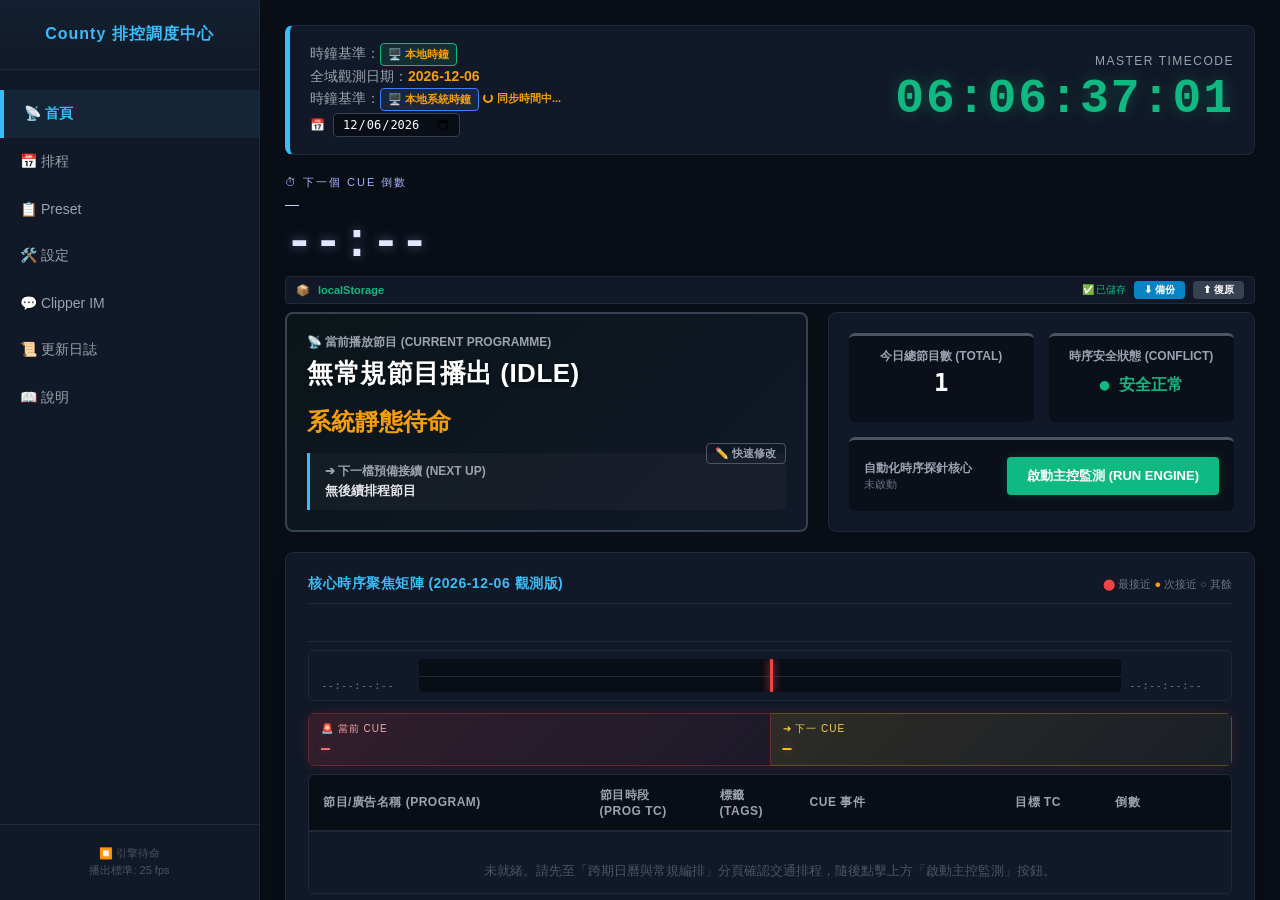
==== commit 023d88c2: "fix: duplicate page-live div causing tab content to disappear" ====
--- a/templates/index.html
+++ b/templates/index.html
@@ -87,10 +87,11 @@
 
             <div class="global-filter-bar" style="display: none;">
                 <input type="date" id="globalTargetDate" onchange="onGlobalDateChange()">
-            </div>            <div id="page-live" class="page active">            <div id="page-live" class="page active">
+            </div>
+            <div id="page-live" class="page active">
 
                 <!-- ⏱ Cue 倒數大看板 — 首頁最上方 -->
-                <div id="homeCueCountdown" style="background:linear-gradient(135deg, #0f172a 0%, #1e1b4b 100%); border:2px solid #818cf8; border-radius:10px; padding:20px; margin-bottom:20px; text-align:center; box-shadow:0 0 24px rgba(129,140,248,0.2);">
+                <div id="homeCueCountdown" class="cue-countdown-card">
                     <div style="font-size:11px; color:#a5b4fc; text-transform:uppercase; letter-spacing:2px; margin-bottom:6px;">⏱ 下一個 Cue 倒數</div>
                     <div id="cueCountdownLabel" style="font-size:14px; color:#c7d2fe; margin-bottom:4px;">—</div>
                     <div id="cueCountdownTimer" style="font-family:'Courier New',monospace; font-size:48px; font-weight:bold; color:#e0e7ff; text-shadow:0 0 12px rgba(165,180,252,0.5);">--:--</div>
@@ -396,6 +397,7 @@
                                 </tbody>
                             </table>
                             <button class="btn-sync" onclick="addNodeRow()" style="font-size:12px; padding:5px 10px;">＋ 新增</button>
+                            <button class="btn-ctrl btn-export-ui" onclick="sortNodesByCueOrder()" style="font-size:11px;padding:4px 10px;">⏱ Cue 順序</button>
                         </div>
                     </div>
                     <div class="btn-zone">
@@ -403,7 +405,11 @@
                         <button class="btn-add" style="background-color: #10b981;" onclick="savePresetAction()">儲存</button>
                         <button class="btn-cancel btn-danger-action" onclick="deletePresetAction()">刪除</button>
                     </div>
-                    <div style="margin-top:10px; border-top:1px solid #1f2937; padding-top:8px;">
+                    <div style="display:flex;align-items:center;gap:8px;margin-top:8px;padding:6px 10px;background:#111827;border:1px solid #1f2937;border-radius:4px;">
+                        <input type="checkbox" id="cfgPresetProtection" onchange="saveConfig(); refreshPresetDropdownUI();" style="width:16px;height:16px;" checked>
+                        <span style="font-size:12px;color:#9ca3af;">🔒 保護內建 Preset（關閉後可刪除）</span>
+                    </div>
+                    <div style="margin-top:8px; border-top:1px solid #1f2937; padding-top:8px;">
                         <div style="display:flex; align-items:center; gap:10px; margin-bottom:6px;">
                             <span style="font-size:12px; color:#64748b; cursor:pointer;" onclick="togglePresetJsonArea()" id="presetJsonToggle">▶ JSON</span>
                             <input type="file" id="presetImportFile" accept=".json" style="display:none;" onchange="importPresetFromFile(this)">
@@ -590,7 +596,8 @@
                                 <button class="btn-ctrl btn-import-ui" onclick="document.getElementById('consoleTerminal').innerHTML='';" style="padding:2px 8px; font-size:10px;">🗑 清除</button>
                             </div>
                         </div>
-                        <div class="console-terminal" id="consoleTerminal"></div>
+                                                <div id="consoleScrollLock" class="console-scroll-lock" style="display:none;font-size:10px;color:#f59e0b;text-align:right;padding:2px 6px;background:#111827;border-bottom:1px solid #1f2937;cursor:pointer;" onclick="document.getElementById('consoleTerminal').scrollTop = document.getElementById('consoleTerminal').scrollHeight;this.style.display='none';">⬆ 自動滾動已鎖定 — 點擊恢復</div>
+                        <div class="console-terminal" id="consoleTerminal"></div><div class="console-terminal" id="consoleTerminal"></div>
                     </div>
 
                     <!-- 系統健康面板 -->
@@ -743,23 +750,6 @@
                         <!-- 檔案佇列 + 進度條 -->
                         <div id="clipperFileQueue" style="margin-top:6px;"></div>
                     </div>
-                    <style>
-                        .clipper-progress-item { background:#1e293b; border-radius:6px; padding:8px 10px; margin-bottom:6px; font-size:12px; }
-                        .clipper-progress-header { display:flex; justify-content:space-between; color:#cbd5e1; margin-bottom:4px; }
-                        .clipper-progress-name { white-space:nowrap; overflow:hidden; text-overflow:ellipsis; max-width:200px; }
-                        .clipper-progress-size { color:#64748b; font-size:11px; }
-                        .clipper-progress-bar { height:4px; background:#334155; border-radius:2px; overflow:hidden; margin:4px 0; }
-                        .clipper-progress-fill { height:100%; background:#38bdf8; border-radius:2px; transition:width 0.3s ease; }
-                        .clipper-progress-fill.done { background:#22c55e; }
-                        .clipper-progress-fill.error { background:#ef4444; }
-                        .clipper-progress-fill.receiving { background:#a855f7; }
-                        .clipper-progress-status { font-size:10px; color:#64748b; }
-                        .clipper-peer-btn { padding:4px 10px; font-size:11px; background:#1e293b; border:1px solid #334155; color:#e2e8f0; border-radius:4px; cursor:pointer; transition:all 0.15s; }
-                        .clipper-peer-btn:hover { border-color:#38bdf8; }
-                        .clipper-peer-btn.selected { background:#1e3a5f; border-color:#38bdf8; color:#38bdf8; }
-                        .clipper-peer-btn.all-btn { border-color:#64748b; }
-                        .clipper-peer-btn.all-btn.selected { background:#1e3a5f; border-color:#38bdf8; }
-                    </style>
                 </div>
 <script src="/static/clipper-sdk.js"></script>
 <script src="/static/county-core.js"></script>
@@ -1132,6 +1122,7 @@
             ntpAutoSyncInterval: 600,
             ntpLastOffset: 0,
             ntpLastSyncTime: '',
+            presetProtection: true,
             version: 3
         };
     }
@@ -1147,6 +1138,7 @@
         appConfig.beepDur = parseFloat(document.getElementById('cfgBeepDur').value) || 0.5;
         appConfig.timezone = document.getElementById('cfgTimezone').value;
         appConfig.retentionSeconds = parseInt(document.getElementById('cfgRetentionSec').value) || 5;
+        appConfig.presetProtection = document.getElementById('cfgPresetProtection').checked;
         appConfig.lastSelectedDate = document.getElementById('globalTargetDate').value;
         const ntpUrlInput = document.getElementById('cfgNtpUrl');
         const ntpIntervalInput = document.getElementById('cfgNtpInterval');
@@ -1184,6 +1176,8 @@
         if (tzEl && appConfig.timezone) tzEl.value = appConfig.timezone;
         const retEl = document.getElementById('cfgRetentionSec');
         if (retEl) retEl.value = appConfig.retentionSeconds || 5;
+        const pEl = document.getElementById('cfgPresetProtection');
+        if (pEl) pEl.checked = appConfig.presetProtection !== false;
         timelineRange.maxFrames = 86400 * frameRate;
         const fpsLabel = document.getElementById('sidebarFpsLabel');
         if (fpsLabel) fpsLabel.innerText = frameRate + ' fps';
@@ -1441,19 +1435,32 @@
     }, CLIENT_LOG_UPLOAD_INTERVAL);
 
     function writeLog(message, type = 'info') {
+        // --- Console scroll-lock indicator ---
+        var scrollLockEl = document.getElementById('consoleScrollLock');
+        if (scrollLockEl) scrollLockEl.style.display = 'none';
+
         // --- In-memory console display ---
         const consoleEl = document.getElementById('consoleTerminal');
         const now = new Date();
         const timeStr = now.toTimeString().split(' ')[0] + "." + String(now.getMilliseconds()).padStart(3, '0');
-        
+
         if (consoleEl) {
+            var isAtBottom = consoleEl.scrollTop + consoleEl.clientHeight >= consoleEl.scrollHeight - 10;
+
             let line = document.createElement('div');
             line.className = "console-line";
             if (type === 'error') line.style.color = "#ef4444";
             if (type === 'warn') line.style.color = "#f59e0b";
             line.innerHTML = '<span class="console-time">[' + timeStr + ']</span>' + message;
             consoleEl.appendChild(line);
-            consoleEl.scrollTop = consoleEl.scrollHeight;
+
+            if (isAtBottom) {
+                consoleEl.scrollTop = consoleEl.scrollHeight;
+            } else {
+                if (scrollLockEl) {
+                    scrollLockEl.style.display = 'block';
+                }
+            }
         }
 
         // Also output to browser console for developer tools
@@ -1606,6 +1613,14 @@
         // 跨頁面 CUE 引擎：由 _masterTimer/masterTick 統一處理，無需重建
         if (pageId === 'live' && isTrackingActive) {
             adjustMatrixHeight();
+        }
+
+        // 手機版自動收起側欄
+        if (window.innerWidth <= 900) {
+            var sidebar = document.getElementById('mainSidebar');
+            if (sidebar) sidebar.classList.remove('open');
+            var overlay = document.getElementById('sidebarOverlay');
+            if (overlay) overlay.classList.remove('open');
         }
     }
 
@@ -1940,6 +1955,9 @@
             if (config && config.frameRate) {
                 frameRate = parseInt(config.frameRate) || 25;
                 appConfig = config;
+                // Normalize boolean values from server (SQLite stores as strings)
+                if (appConfig.presetProtection === 'true') appConfig.presetProtection = true;
+                if (appConfig.presetProtection === 'false') appConfig.presetProtection = false;
                 localStorage.setItem('county_config_v8', JSON.stringify(config));
                 if (config.clipper_name) {
                     localStorage.setItem('vcc_clipper_name', config.clipper_name);
@@ -2332,6 +2350,33 @@
         const tbody = document.getElementById('presetNodesTbody');
         tbody.innerHTML = '';
         data.forEach(function(d) { addNodeRow(d); });
+    }
+
+    // 一鍵按 Cue 觸發先後順序排列
+    function sortNodesByCueOrder() {
+        const tbody = document.getElementById('presetNodesTbody');
+        const rows = Array.from(tbody.querySelectorAll('tr'));
+        if (rows.length < 2) return;
+        const REF = 1800;
+        rows.sort(function(a, b) {
+            var aType = a.querySelector('.offsetType').value;
+            var bType = b.querySelector('.offsetType').value;
+            var aSec = mmssToSec(a.querySelector('.offsetSec').value);
+            var bSec = mmssToSec(b.querySelector('.offsetSec').value);
+            function key(type, sec) {
+                if (type === '開始前') return -100000 - sec;
+                if (type === '開始後') return 0 + sec;
+                if (type === '結束前') return 100000 - sec;
+                if (type === '結束時') return 200000;
+                return 0;
+            }
+            return key(aType, aSec) - key(bType, bSec);
+        });
+        rows.forEach(function(r) { tbody.appendChild(r); });
+        document.querySelectorAll('#presetNodesTable .sort-icon').forEach(function(el) {
+            el.textContent = ''; el.classList.remove('active');
+        });
+        writeLog("⏱ 已按 Cue 觸發先後順序排列", 'info');
     }
 
     function onPresetSelectionChange() {
@@ -2504,12 +2549,23 @@
         const mgrSelect = document.getElementById('presetSelector');
         if(!progSelect || !mgrSelect) return;
         const c1 = progSelect.value; const c2 = mgrSelect.value;
+        const protection = appConfig.presetProtection !== false && String(appConfig.presetProtection) !== 'false';
         progSelect.innerHTML = ""; mgrSelect.innerHTML = "";
         Object.keys(cuePresets).forEach(function(id) {
-            const opt = document.createElement('option'); opt.value = id; opt.innerText = cuePresets[id].name; progSelect.appendChild(opt);
+            const opt = document.createElement('option'); opt.value = id;
+            const isBuiltin = id.startsWith("pre_") || id.startsWith("news_");
+            const prefix = (protection && isBuiltin) ? '🔒 ' : '';
+            opt.innerText = prefix + cuePresets[id].name;
+            if (isBuiltin && protection) opt.style.color = '#94a3b8';
+            progSelect.appendChild(opt);
         });
         Object.keys(cuePresets).forEach(function(id) {
-            const o2 = document.createElement('option'); o2.value = id; o2.innerText = cuePresets[id].name; mgrSelect.appendChild(o2);
+            const o2 = document.createElement('option'); o2.value = id;
+            const isBuiltin = id.startsWith("pre_") || id.startsWith("news_");
+            const prefix = (protection && isBuiltin) ? '🔒 ' : '';
+            o2.innerText = prefix + cuePresets[id].name;
+            if (isBuiltin && protection) o2.style.color = '#94a3b8';
+            mgrSelect.appendChild(o2);
         });
         if (c1 && cuePresets[c1]) progSelect.value = c1;
         if (c2 && cuePresets[c2]) mgrSelect.value = c2;
@@ -2539,7 +2595,13 @@
 
     function deletePresetAction() {
         let id = document.getElementById('presetSelector').value;
-        if (!id || id.startsWith("pre_") || id.startsWith("news_")) return;
+        if (!id) return;
+        const isBuiltin = id.startsWith("pre_") || id.startsWith("news_");
+        const protection = appConfig.presetProtection !== false && String(appConfig.presetProtection) !== 'false';
+        if (protection && isBuiltin) {
+            writeLog("🔒 內建 Preset \"" + cuePresets[id].name + "\" 受保護，請到設定頁關閉 Preset 保護後再刪除", 'warn');
+            return;
+        }
         if (confirm("確定刪除此預設集？")) {
             delete cuePresets[id];
             localStorage.setItem('county_presets_v8', JSON.stringify(cuePresets));
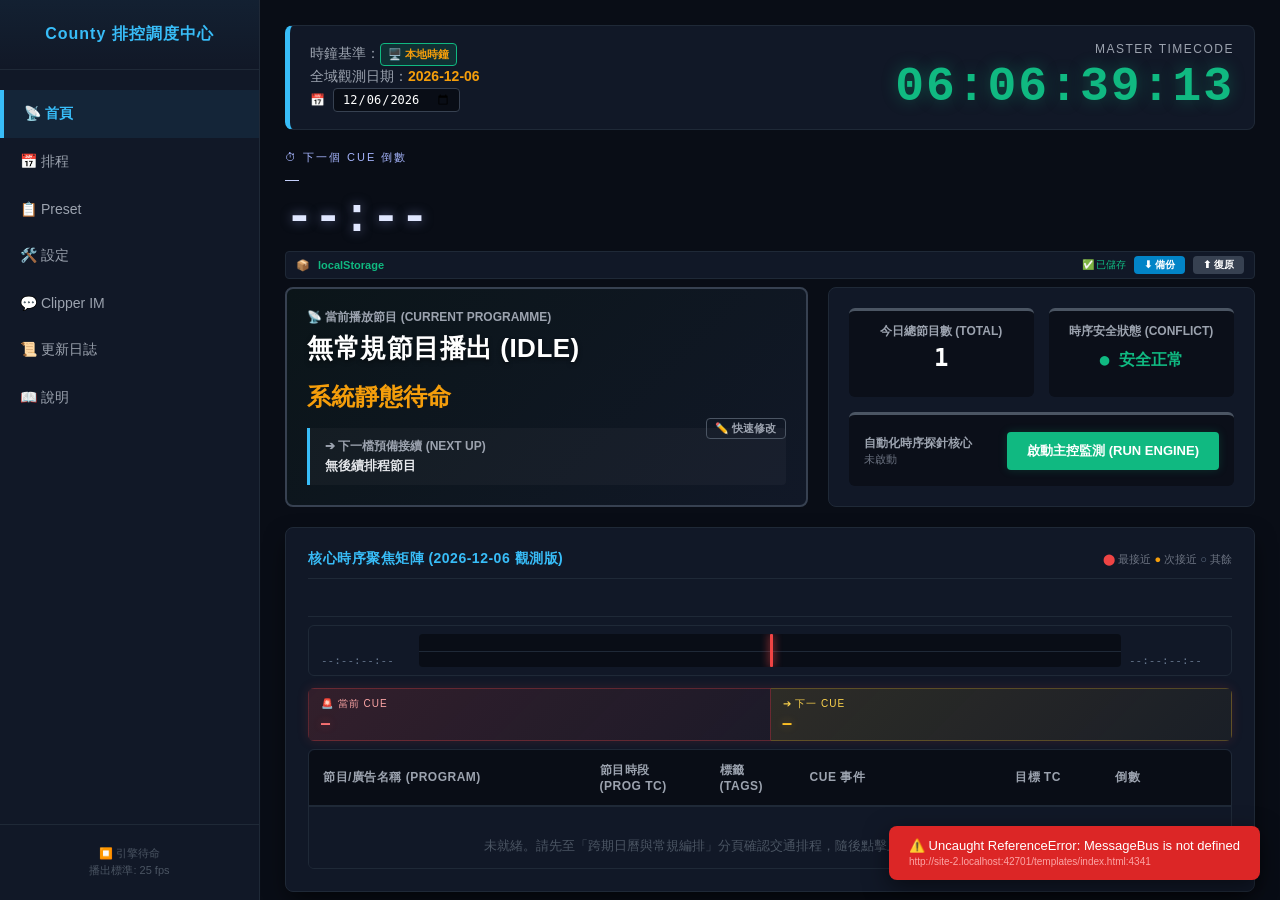
==== commit ec831234: "refactor(clipper): rewrite clipper page using modular ChatModule and FilesModule Replace the monolit" ====
--- a/templates/index.html
+++ b/templates/index.html
@@ -73,7 +73,7 @@
             <div class="status-panel">
                 <div>
                     <div class="status-item">時鐘基準：<span id="syncBadge" class="sync-badge sync-loading">🖥️ 本地系統時鐘</span> <span id="ntpStatus" style="font-size:11px; color:#64748b;"></span> <span id="ntpLoadingIndicator" style="display:inline-flex;align-items:center;gap:4px;color:#f59e0b;font-size:11px;"><span style="width:10px;height:10px;border:2px solid #f59e0b;border-top-color:transparent;border-radius:50%;animation:spin 0.8s linear infinite;"></span>同步時間中...</span></div>
-                    <div class="status-item">全域觀測日期：<span id="lblGlobalDateDisplay">--</span></div>                    <div class="status-item">時鐘基準：<span id="syncBadge" class="sync-badge sync-loading">🖥️ 本地系統時鐘</span> <span id="ntpStatus" style="font-size:11px; color:#64748b;"></span> <span id="ntpLoadingIndicator" style="display:inline-flex;align-items:center;gap:4px;color:#f59e0b;font-size:11px;"><span style="width:10px;height:10px;border:2px solid #f59e0b;border-top-color:transparent;border-radius:50%;animation:spin 0.8s linear infinite;"></span>同步時間中...</span></div>
+                    <div class="status-item">全域觀測日期：<span id="lblGlobalDateDisplay">--</span></div>
                     <div class="status-item" style="display:flex;align-items:center;gap:8px;">
                         <span style="color:#9ca3af;font-size:12px;">📅</span>
                         <input type="date" id="globalTargetDate" onchange="onGlobalDateChange()"
@@ -222,15 +222,9 @@
                             <div class="calendar-nav-header">
                                 <div class="calendar-nav-btn" onclick="moveCalendarMonth(-1)">◀</div>
                                 <span id="calendarMonthLabel">2026 年 06 月</span>
-                                <div class="calendar-nav-btn" onclick="moveCalendarMonth(1)">▶</div>                            <div class="calendar-nav-header">
-                                <div class="calendar-nav-btn" onclick="moveCalendarMonth(-1)">◀</div>
-                                <span id="calendarMonthLabel">2026 年 06 月</span>
                                 <div class="calendar-nav-btn" onclick="moveCalendarMonth(1)">▶</div>
                                 <button class="calendar-nav-btn" onclick="goToToday()" style="font-size:11px;padding:2px 8px;">📅 今天</button>
                             </div>
-                            <div class="calendar-grid-head">
-                                <div>日</div><div>一</div><div>二</div><div>三</div><div>四</div><div>五</div><div>六</div>
-                            </div>                            </div>
                             <div class="calendar-grid-head">
                                 <div>日</div><div>一</div><div>二</div><div>三</div><div>四</div><div>五</div><div>六</div>
                             </div>
@@ -708,10 +702,9 @@
                     <!-- 輸入區 -->
                     <div style="display:flex; gap:8px;">
                         <input type="text" id="clipperInput" placeholder="輸入訊息後按 Enter 發送…" 
-                               style="flex:1; background:#090d16; border:1px solid #374151; color:#fff; padding:10px 12px; border-radius:4px; font-size:14px; outline:none;"
-                               onkeydown="if(event.key==='Enter') clipperSendMsg()">
-                        <button class="btn-start" id="clipperSendBtn" onclick="clipperSendMsg()" style="padding:10px 20px; font-size:13px;">📤 發送</button>
-                        <button class="btn-sync" onclick="clipperConnect()" style="padding:10px 16px; font-size:12px;" title="重新連線">🔄</button>
+                               style="flex:1; background:#090d16; border:1px solid #374151; color:#fff; padding:10px 12px; border-radius:4px; font-size:14px; outline:none;">
+                        <button class="btn-start" id="clipperSendBtn" style="padding:10px 20px; font-size:13px;">📤 發送</button>
+                        <button class="btn-sync" onclick="handleClipperConnect()" style="padding:10px 16px; font-size:12px;" title="重新連線">🔄</button>
                     </div>
                     
                     <!-- 連線設定 -->
@@ -722,7 +715,7 @@
                         <span>配對碼:</span>
                         <input type="text" id="clipperRoomCode" value="1234" 
                                style="width:80px; background:#090d16; border:1px solid #374151; color:#fff; padding:4px 8px; border-radius:3px; font-size:11px;">
-                        <button class="btn-ctrl btn-export-ui" onclick="clipperConnect()" style="padding:3px 10px; font-size:10px;">🔗 連線</button>
+                        <button class="btn-ctrl btn-export-ui" onclick="handleClipperConnect()" style="padding:3px 10px; font-size:10px;">🔗 連線</button>
                     </div>
 
                     <!-- 檔案傳輸區 -->
@@ -738,20 +731,22 @@
                             <div id="clipperPeerTargets" style="display:flex; gap:6px; flex-wrap:wrap; margin-bottom:8px;"></div>
                         </div>
                         <!-- 拖放區 -->
-                        <div id="clipperFileDropZone"
-                             style="border:2px dashed #334155; border-radius:8px; padding:20px; text-align:center; cursor:pointer; color:#94a3b8; font-size:13px;"
-                             ondragover="event.preventDefault();this.style.borderColor='#38bdf8';this.style.background='rgba(56,189,248,0.05)';"
-                             ondragleave="this.style.borderColor='#334155';this.style.background='';"
-                             ondrop="event.preventDefault();this.style.borderColor='#334155';this.style.background='';clipperHandleDrop(event.dataTransfer.files);"
-                             onclick="document.getElementById('clipperFileInput').click()">
+                        <div id="fileDropZone"
+                             style="border:2px dashed #334155; border-radius:8px; padding:20px; text-align:center; cursor:pointer; color:#94a3b8; font-size:13px;">
                             📁 拖曳檔案至此處，或點擊選擇檔案
                         </div>
-                        <input type="file" id="clipperFileInput" multiple hidden onchange="clipperHandleDrop(this.files)">
+                        <input type="file" id="fileInput" multiple hidden>
                         <!-- 檔案佇列 + 進度條 -->
-                        <div id="clipperFileQueue" style="margin-top:6px;"></div>
+                        <div id="fileQueue" style="margin-top:6px;"></div>
                     </div>
-                </div>
-<script src="/static/clipper-sdk.js"></script>
+                </div><script src="/static/clipper-sdk.js"></script>
+<!-- Clipper 模組化核心框架 -->
+<script src="/static/clipper-message-bus.js"></script>
+<script src="/static/clipper-ws-manager.js"></script>
+<script src="/static/clipper-module-base.js"></script>
+<!-- Clipper 功能模組 -->
+<script src="/static/clipper-chat-module.js"></script>
+<script src="/static/clipper-files-module.js"></script>
 <script src="/static/county-core.js"></script>
 <!-- 後續模組將插入此處 -->
 <script src="/static/county-helpers.js"></script>
@@ -1591,11 +1586,8 @@
 
         writeLog("工作區分頁切換至: " + pageId.toUpperCase());
         if (pageId === 'clipper') {
-            if (!clipper || !clipper.connected) {
-                setTimeout(clipperConnect, 500);
-            }
             // Clear unread badge
-            _clipperUnread = 0;
+            window._clipperUnread = 0;
             var badge = document.getElementById('clipperBadge');
             if (badge) badge.className = 'clipper-badge';
         }
@@ -1832,7 +1824,7 @@
 
             // 日期數字
             const daySpan = document.createElement('span');
-            daySpan.style.cssText = 'font-size:13px;font-weight:bold;line-height:1.2;';
+            daySpan.style.cssText = 'font-weight:bold;line-height:1.2;';
             daySpan.innerText = day;
             cell.appendChild(daySpan);
 
@@ -2103,7 +2095,6 @@
         const tbody = document.getElementById('presetNodesTbody');
         const row = document.createElement('tr');
         row.className = 'preset-node-row';
-        row.draggable = true;
         row.setAttribute('data-drag-idx', tbody.children.length);
 
         let offsetType = nodeData ? nodeData.offsetType : '開始前';
@@ -2111,11 +2102,12 @@
         const nodeName = nodeData ? nodeData.nodeName : '新節點';
         let soundId = nodeData ? nodeData.soundId : 'short_beep';
 
-        // Drag handle TD
+        // Drag handle TD — only draggable from here
         const tdDrag = document.createElement('td');
         tdDrag.style.cssText = 'text-align:center;cursor:grab;';
         tdDrag.textContent = '⋮⋮';
         tdDrag.className = 'drag-handle';
+        tdDrag.draggable = true;
         row.appendChild(tdDrag);
 
         const td1 = document.createElement('td');
@@ -2176,8 +2168,8 @@
         td5.appendChild(btnDel);
         row.appendChild(td5);
 
-        // Drag & Drop 事件
-        row.addEventListener('dragstart', function(e) {
+        // Drag & Drop 事件 — 只從 ⋮⋮ 拖動，文字可選取/複製
+        tdDrag.addEventListener('dragstart', function(e) {
             e.dataTransfer.setData('text/plain', Array.from(tbody.children).indexOf(row));
             row.classList.add('dragging');
         });
@@ -2352,31 +2344,48 @@
         data.forEach(function(d) { addNodeRow(d); });
     }
 
-    // 一鍵按 Cue 觸發先後順序排列
+    // 一鍵按 Cue 觸發先後順序排列（依時間軸分組 + 視覺分隔）
     function sortNodesByCueOrder() {
         const tbody = document.getElementById('presetNodesTbody');
         const rows = Array.from(tbody.querySelectorAll('tr'));
         if (rows.length < 2) return;
-        const REF = 1800;
-        rows.sort(function(a, b) {
-            var aType = a.querySelector('.offsetType').value;
-            var bType = b.querySelector('.offsetType').value;
-            var aSec = mmssToSec(a.querySelector('.offsetSec').value);
-            var bSec = mmssToSec(b.querySelector('.offsetSec').value);
-            function key(type, sec) {
-                if (type === '開始前') return -100000 - sec;
-                if (type === '開始後') return 0 + sec;
-                if (type === '結束前') return 100000 - sec;
-                if (type === '結束時') return 200000;
-                return 0;
-            }
-            return key(aType, aSec) - key(bType, bSec);
-        });
-        rows.forEach(function(r) { tbody.appendChild(r); });
+        const REF = 1800; // 參考節目時長 30min
+        // 收集資料並計算 estimatedAbsSec（與 sortPresetNodes 一致）
+        var data = [];
+        rows.forEach(function(row) {
+            var type = row.querySelector('.offsetType').value;
+            var sec = mmssToSec(row.querySelector('.offsetSec').value);
+            var est;
+            if (type === '開始前') est = -sec;
+            else if (type === '開始後') est = sec;
+            else if (type === '結束前') est = REF - sec;
+            else est = REF; // 結束時
+            data.push({ row: row, type: type, sec: sec, est: est });
+        });
+        data.sort(function(a, b) { return a.est - b.est; });
+        // 清空 tbody 後重新插入，並在「開始/開始後」與「結束前/結束時」之間加入分隔線
+        tbody.innerHTML = '';
+        var lastWasEnd = false;
+        data.forEach(function(d) {
+            var isEndBlock = (d.type === '結束前' || d.type === '結束時');
+            if (isEndBlock && !lastWasEnd && tbody.children.length > 0) {
+                // 加入分隔行
+                var divider = document.createElement('tr');
+                divider.className = 'cue-section-divider';
+                var td = document.createElement('td');
+                td.colSpan = 6;
+                td.style.cssText = 'padding:0;border:none;';
+                td.innerHTML = '<div style="border-top:2px dashed #374151;margin:4px 0;position:relative;"><span style="position:absolute;top:-8px;right:8px;background:#111827;padding:0 8px;font-size:10px;color:#64748b;">▼ 結束區段</span></div>';
+                divider.appendChild(td);
+                tbody.appendChild(divider);
+            }
+            tbody.appendChild(d.row);
+            lastWasEnd = isEndBlock;
+        });
         document.querySelectorAll('#presetNodesTable .sort-icon').forEach(function(el) {
             el.textContent = ''; el.classList.remove('active');
         });
-        writeLog("⏱ 已按 Cue 觸發先後順序排列", 'info');
+        writeLog("⏱ 已按 Cue 觸發先後順序排列（開始 ⇢ 結束）", 'info');
     }
 
     function onPresetSelectionChange() {
@@ -2990,12 +2999,22 @@
             const activeList = getExpandedRundownForDate(targetDateStr);
             const currentTotalFrames = timecodeToTotalFrames(dateToTimecode(getCalibratedDate()));
             let target = null;
+            // 先找正在播出的節目
             activeList.forEach(function(p) {
                 const sf = timecodeToTotalFrames(p.startTime);
                 const ef = sf + timecodeToTotalFrames(p.duration);
                 if (currentTotalFrames >= sf && currentTotalFrames <= ef) target = p;
             });
-            if (!target) { alert('目前無播出中節目'); return; }
+            // 沒有正在播出的，則找即將進行的（最近一個未來開始時間）
+            if (!target) {
+                let nearestDiff = Infinity;
+                activeList.forEach(function(p) {
+                    const sf = timecodeToTotalFrames(p.startTime);
+                    const diff = sf - currentTotalFrames;
+                    if (diff > 0 && diff < nearestDiff) { nearestDiff = diff; target = p; }
+                });
+            }
+            if (!target) { alert('目前無播出中或即將進行的節目'); return; }
             quickEditTargetId = target.id;
             document.getElementById('quickStartTime').value = target.startTime;
             document.getElementById('quickDuration').value = target.duration;
@@ -3244,6 +3263,7 @@
 
     function deleteProgram(id) {
         if (currentEditingId === id) exitEditMode();
+        if (!confirm("確定刪除此節目？")) return;
         API.deleteSchedule(id).catch(function() {});
         masterScheduleDB = masterScheduleDB.filter(function(p) { return p.id !== id; });
         _cacheToLocalStorage();
@@ -4174,7 +4194,6 @@
         }
     });
 
-    // ===== Clipper IM Client (SDK Integration) =====
 
     function saveCrashDumpToFile() {
         const a = document.getElementById('crashDumpArea');
@@ -4214,280 +4233,227 @@
     }
 
 
-    // ===== Clipper IM Client (SDK Integration) =====
-    var _clipperChatMessages = [];
-    var _clipperChatVisible = 15;
-    var CLIPPER_CHAT_PAGE = 30;
-    let clipper = null;
-
-    function clipperConnect() {
-        const url = document.getElementById('clipperServerUrl').value.trim() || 'ws://localhost:8765';
-        const room = document.getElementById('clipperRoomCode').value.trim() || '1234';
-        const displayName = document.getElementById('clipperDisplayName').textContent.trim() || 'VPRE';
-        
-        // Show loading state on all Clipper connect buttons
-        var clipperBtns = document.querySelectorAll('[onclick*="clipperConnect"]');
-        clipperBtns.forEach(function(btn) { btn.innerText = '⏳ 連線中...'; btn.disabled = true; });
-        
-        if (clipper) { clipper.disconnect(); }
-        
-        clipper = new ClipperSDK({ server: url, room, displayName });
-        
-        clipper.on('connected', function() {
-            updateClipperStatus('connected', '🟢 已連線');
-            appendClipperMsg('system', '✅ 已加入房間');
-            // Restore connect buttons
-            var restoreBtns = document.querySelectorAll('[onclick*="clipperConnect"]');
-            restoreBtns.forEach(function(btn) { btn.innerText = btn.classList.contains('btn-ctrl') ? '🔗 連線' : '🔄'; btn.disabled = false; });
-        });
-        
-        clipper.on('disconnected', function() {
-            updateClipperStatus('disconnected', '🔴 未連線');
-            appendClipperMsg('system', '⚠️ 與伺服器斷線');
-            // Restore connect buttons
-            var restoreBtns = document.querySelectorAll('[onclick*="clipperConnect"]');
-            restoreBtns.forEach(function(btn) { btn.innerText = btn.classList.contains('btn-ctrl') ? '🔗 連線' : '🔄'; btn.disabled = false; });
-        });
-        
-        clipper.on('chat', function(msg) {
-            if (msg.from === clipper.displayName) return;
-            appendClipperMsg('peer', msg.text, msg.from);
-            showClipperNotif(msg.text, msg.from);
-        });
-        
-        clipper.on('peer-joined', function(peer) {
-            var name = peer.displayName || '新成員';
-            appendClipperMsg('system', '👤 ' + name + ' 加入了房間');
-        });
-        
-        clipper.on('peer-left', function(peer) {
-            var leftName = peer.displayName || '某成員';
-            appendClipperMsg('system', '👋 ' + leftName + ' 離開了房間');
-        });
-        
-        clipper.on('error', function(err) {
-            appendClipperMsg('system', '❌ ' + (err.message || '未知錯誤'));
-        });
-
-        // ---- 檔案傳輸事件監聽 + 進度條更新 ----
-        clipper.on('file-progress', function(p) {
-            var el = document.getElementById('clipper-fp-' + p.fileId);
-            if (el) {
-                var fill = el.querySelector('.clipper-progress-fill');
-                var st = el.querySelector('.clipper-progress-status');
-                if (fill) fill.style.width = p.progress + '%';
-                if (st) st.textContent = '📤 傳送中 ' + p.progress + '%';
-            }
-        });
-
-        clipper.on('file-sent', function(s) {
-            var el = document.getElementById('clipper-fp-' + s.fileId);
-            if (el) {
-                var fill = el.querySelector('.clipper-progress-fill');
-                var st = el.querySelector('.clipper-progress-status');
-                if (fill) { fill.style.width = '100%'; fill.className = 'clipper-progress-fill done'; }
-                if (st) st.textContent = '✅ 已完成';
-            }
-        });
-
-        clipper.on('file-meta', function(meta) {
-            var queue = document.getElementById('clipperFileQueue');
-            var div = document.createElement('div');
-            div.id = 'clipper-fp-' + meta.fileId;
-            div.className = 'clipper-progress-item';
-            div.innerHTML = '<div class="clipper-progress-header"><span class="clipper-progress-name">📥 ' + escapeHtml(meta.name) + '</span><span class="clipper-progress-size">' + formatSize(meta.size) + '</span></div><div class="clipper-progress-bar"><div class="clipper-progress-fill receiving" style="width:0%"></div></div><div class="clipper-progress-status">📥 接收中... 0%</div>';
-            queue.appendChild(div);
-        });
-
-        clipper.on('file-chunk', function(chunk) {
-            var el = document.getElementById('clipper-fp-' + chunk.fileId);
-            if (el) {
-                var fill = el.querySelector('.clipper-progress-fill');
-                var st = el.querySelector('.clipper-progress-status');
-                if (fill) fill.style.width = chunk.progress + '%';
-                if (st) st.textContent = '📥 接收中... ' + chunk.progress + '%';
-            }
-        });
-
-        clipper.on('file-done', function(done) {
-            var el = document.getElementById('clipper-fp-' + done.fileId);
-            if (el) {
-                var fill = el.querySelector('.clipper-progress-fill');
-                var st = el.querySelector('.clipper-progress-status');
-                if (fill) { fill.style.width = '100%'; fill.className = 'clipper-progress-fill done'; }
-                if (st) st.textContent = '✅ 接收完成';
-            }
-            // 自動下載
-            var a = document.createElement('a');
-            a.href = URL.createObjectURL(done.blob);
-            a.download = done.name;
-            document.body.appendChild(a);
-            a.click();
-            a.remove();
-            appendClipperMsg('system', '✅ ' + done.name + ' 下載完成 (' + formatSize(done.size) + ')');
-        });
-
-        clipper.on('file-error', function(err) {
-            var el = document.getElementById('clipper-fp-' + err.fileId);
-            if (el) {
-                var fill = el.querySelector('.clipper-progress-fill');
-                var st = el.querySelector('.clipper-progress-status');
-                if (fill) { fill.style.width = '100%'; fill.className = 'clipper-progress-fill error'; }
-                if (st) st.textContent = '❌ ' + (err.message || '錯誤');
-            } else {
-                appendClipperMsg('system', '❌ ' + (err.message || '檔案傳輸錯誤'));
-            }
-        });
-
-        // peer-joined/left/updated/name-updated → 更新目標選擇 UI
-        clipper.on('peer-joined', function() { updatePeerTargetUI(); });
-        clipper.on('peer-left', function() { setTimeout(updatePeerTargetUI, 500); });
-        clipper.on('peer-updated', function() { updatePeerTargetUI(); });  // 名稱變更時即時更新
-        clipper.on('connected', function() { setTimeout(updatePeerTargetUI, 1000); });
-        clipper.on('name-updated', function() {
-            // 自己的名稱已更新 — 靜默更新顯示
-            var nameEl = document.getElementById('clipperDisplayName');
-            if (nameEl && clipper) nameEl.textContent = clipper.displayName;
-        });
-
-        // 🔥 開始連線！
-        clipper.connect();
-    }
-
-    function clipperSendMsg() {
-        const input = document.getElementById('clipperInput');
-        const text = input.value.trim();
-        if (!text || !clipper) return;
-        
-        if (clipper.sendChat(text)) {
-            appendClipperMsg('self', text, clipper.displayName);
-            input.value = '';
-            input.focus();
-        } else {
-            appendClipperMsg('system', '❌ 無法發送，請確認已連線');
-        }
-    }
-
-    function renderClipperChatRange() {
-        const container = document.getElementById('clipperMessages');
-        if (!container) return;
-
-        const showCount = Math.min(_clipperChatVisible, _clipperChatMessages.length);
-        const startIdx = Math.max(0, _clipperChatMessages.length - showCount);
-
-        container.innerHTML = '';
-
-        // 載入更多按鈕
-        if (startIdx > 0) {
-            var loadMore = document.createElement('div');
-            loadMore.style.cssText = 'text-align:center;padding:8px;cursor:pointer;color:#38bdf8;font-size:13px;border-bottom:1px solid #1f2937;';
-            loadMore.textContent = '📜 載入更多 (' + startIdx + ' 條較早訊息)';
-            loadMore.onclick = function() {
-                _clipperChatVisible = Math.min(_clipperChatVisible + CLIPPER_CHAT_PAGE, _clipperChatMessages.length);
-                renderClipperChatRange();
-                container.scrollTop = 0;
-            };
-            loadMore.onmouseenter = function() { this.style.background = 'rgba(56,189,248,0.08)'; };
-            loadMore.onmouseleave = function() { this.style.background = 'transparent'; };
-            container.appendChild(loadMore);
-        }
-
-        // 渲染可見訊息
-        for (var i = startIdx; i < _clipperChatMessages.length; i++) {
-            var m = _clipperChatMessages[i];
-            var div = document.createElement('div');
-            div.style.cssText = 'padding:6px 8px;margin:2px 0;border-radius:4px;';
-
-            if (m.type === 'system') {
-                div.style.cssText += 'text-align:center;color:#64748b;font-size:11px;';
-                div.textContent = '[' + m.ts + '] ' + m.text;
-            } else if (m.type === 'self') {
-                div.style.cssText += 'text-align:right;color:#e2e8f0;background:#1e293b;';
-                div.innerHTML = '<span style="font-size:11px;color:#38bdf8;">' + m.from + '</span><br>' + escapeHtml(m.text);
-            } else {
-                div.style.cssText += 'text-align:left;color:#e2e8f0;background:#0f172a;';
-                div.innerHTML = '<span style="font-size:11px;color:#10b981;">' + m.from + '</span><br>' + escapeHtml(m.text);
-            }
-            container.appendChild(div);
-        }
-
-        // 自動捲到底部（僅在顯示最新訊息時）
-        if (startIdx === 0) {
-            container.scrollTop = container.scrollHeight;
-        }
-    }
-
-    function appendClipperMsg(type, text, from) {
-        _clipperChatMessages.push({type: type, text: text, from: from || '', ts: new Date().toLocaleTimeString('zh-HK', {hour12: false})});
-        // 若目前顯示數 < 陣列總數，自動擴展讓新訊息顯示
-        if (_clipperChatVisible < _clipperChatMessages.length) {
-            _clipperChatVisible++;
-        }
-        renderClipperChatRange();
-    }
-
-    // ===== Clipper new-message toast (in-page popup, cross-page) =====
-    var _clipperUnread = 0;
-    function showClipperNotif(text, from) {
-        var clipperPage = document.getElementById('page-clipper');
-        if (clipperPage && clipperPage.classList.contains('active')) return;
-        _clipperUnread++;
-        var badge = document.getElementById('clipperBadge');
-        if (badge) { badge.textContent = _clipperUnread; badge.className = 'clipper-badge show'; }
-        var old = document.getElementById('clipperToast');
-        if (old) old.remove();
-        var toast = document.createElement('div');
-        toast.id = 'clipperToast';
-        toast.style.cssText = 'position:fixed;bottom:20px;right:20px;z-index:10000;background:linear-gradient(135deg,#1a3a5c,#0f172a);border:1px solid #38bdf8;border-radius:10px;padding:12px 18px;max-width:340px;box-shadow:0 8px 32px rgba(56,189,248,0.25);cursor:pointer;animation:slideUp 0.25s ease-out;font-family:"Microsoft JhengHei",sans-serif';
-        var displayText = text.length > 80 ? text.substring(0, 80) + '...' : text;
-        toast.innerHTML = '<div style="display:flex;align-items:center;gap:8px;margin-bottom:4px;"><span style="font-size:16px;">💬</span><span style="font-size:12px;color:#38bdf8;font-weight:bold;">' + escapeHtml(from || '对方') + '</span></div><div style="font-size:13px;color:#e2e8f0;line-height:1.4;word-break:break-word;">' + escapeHtml(displayText) + '</div><div style="font-size:10px;color:#64748b;margin-top:4px;">点击切换至 Clipper IM</div>';
-        toast.onclick = function() { toast.remove(); switchPage('clipper'); };
-        document.body.appendChild(toast);
-        setTimeout(function() {
-            var t = document.getElementById('clipperToast');
-            if (t) { t.style.transition = 'opacity 0.3s'; t.style.opacity = '0'; }
-            setTimeout(function() { if (t && t.parentNode) t.remove(); }, 350);
-        }, 5000);
-    }
-
-    function updateClipperStatus(state, label) {
-        const statusEl = document.getElementById('clipperStatus');
-        if (!statusEl) return;
-        statusEl.textContent = label;
-        statusEl.className = 'sync-badge';
-        if (state === 'connected') statusEl.className += ' sync-success';
-        else if (state === 'connecting') statusEl.className += ' sync-loading';
-    }
-
+    // ===== 共用 HTML 跳脫函數 =====
     function escapeHtml(text) {
         const div = document.createElement('div');
         div.textContent = text;
         return div.innerHTML;
     }
 
-    // ===== Clipper 檔案傳輸 UI 處理 =====
-    // 類似 native clipper：先選對象，再拖放檔案自動傳送
-
+    // ===== Clipper 模組化架構 (MessageBus + WSManager + ChatModule + FilesModule) =====
+
+    // APP state for Clipper modules (must match what ChatModule/FilesModule expect)
+    window.APP = window.APP || {};
+    APP.state = APP.state || {};
+    APP.state.persistedChatMessages = [];
+    APP.state._chatVisibleCount = 15;
+    APP.state._chatLockedToBottom = true;
+    APP.state.displayName = document.getElementById('clipperDisplayName').textContent.trim() || 'VPRE';
+    APP.state.peerNames = new Map();
+    APP.state.peers = new Map();
+    APP.state.sentMessages = new Map();
+    APP.state.fileQueue = [];
+    APP.state.fileSending = new Map();
+    APP.state.fileReceives = new Map();
+    APP.state.selectedTargetPeerIds = new Set();
+    APP.state.peerCurrentFile = new Map();
+    APP.state.room = null;
+    APP.state.ws = null;
+    APP.state.readOnly = false;
+    window._clipperUnread = 0;
+
+    // Stub: save to localStorage
+    window.saveToStorage = function(key, data) {
+        try { localStorage.setItem(key, JSON.stringify(data)); } catch(e) {}
+    };
+
+    // Stub: load from localStorage
+    window.loadFromStorage = function(key, def) {
+        try { return JSON.parse(localStorage.getItem(key)) || def; } catch(e) { return def; }
+    };
+
+    // Stub: broadcast a JSON string to all peers in the current room
+    window.broadcastToPeers = function(jsonStr) {
+        if (!window.clipperModules || !window.clipperModules.ws || !APP.state.room) return;
+        try {
+            var data = JSON.parse(jsonStr);
+            data.from = APP.state.displayName;
+            window.clipperModules.ws.send({ type: 'relay-data', room: APP.state.room, data: data });
+        } catch(e) {}
+    };
+
+    // Stub: send JSON string to specific peers
+    window.sendToPeers = function(jsonStr, peerIds) {
+        if (!window.clipperModules || !window.clipperModules.ws || !APP.state.room) return;
+        try {
+            var data = JSON.parse(jsonStr);
+            if (!data.from) data.from = APP.state.displayName;
+            peerIds.forEach(function(pid) {
+                window.clipperModules.ws.send({ type: 'relay-data', room: APP.state.room, to: pid, data: data });
+            });
+        } catch(e) {}
+    };
+
+    // Stub: send raw WS message
+    window.sendWsMessage = function(obj) {
+        if (window.clipperModules && window.clipperModules.ws) {
+            window.clipperModules.ws.send(obj);
+        }
+    };
+
+    // Stub: show a floating popup
+    window.showPopup = function(icon, title, body) {
+        var old = document.getElementById('clipperPopup');
+        if (old) old.remove();
+        var popup = document.createElement('div');
+        popup.id = 'clipperPopup';
+        popup.style.cssText = 'position:fixed;bottom:20px;right:20px;z-index:10000;background:linear-gradient(135deg,#1a3a5c,#0f172a);border:1px solid #38bdf8;border-radius:10px;padding:12px 18px;max-width:340px;box-shadow:0 8px 32px rgba(56,189,248,0.25);cursor:pointer;font-family:"Microsoft JhengHei",sans-serif;font-size:13px;color:#e2e8f0;';
+        popup.innerHTML = '<span style="font-size:16px;">' + icon + '</span> <b style="color:#38bdf8;">' + title + '</b><br>' + body;
+        document.body.appendChild(popup);
+        setTimeout(function() {
+            popup.style.transition = 'opacity 0.3s';
+            popup.style.opacity = '0';
+            setTimeout(function() { if (popup.parentNode) popup.remove(); }, 350);
+        }, 4000);
+    };
+
+    // Stub: show status message in clipper area
+    APP.showStatusMsg = function(msg) {
+        var el = document.getElementById('clipperFileStatus');
+        if (el) el.textContent = msg;
+    };
+
+    // Stub: confirm dialog
+    window.showConfirmDialog = function(text) {
+        return Promise.resolve(confirm(text));
+    };
+
+    // Stub: room-scoped key
+    APP.roomKey = function(key) {
+        return key + '_' + (APP.state.room || '');
+    };
+
+    // Clipper modules instance (global for access from other parts)
+    window.clipperModules = null;
+
+    // Initialize Clipper modules
+    function initClipperModules() {
+        var bus = new MessageBus();
+        var wsManager = new WSManager('ws://localhost:8765', bus);
+        wsManager.enableAutoReconnect();
+
+        var chatModule = new ChatModule(bus, wsManager, {
+            messagesId: 'clipperMessages',
+            inputId: 'clipperInput',
+            sendBtnId: 'clipperSendBtn',
+            clearBtnId: 'clipperClearBtn',
+            searchId: 'clipperSearch'
+        });
+
+        var filesModule = new FilesModule(bus, wsManager);
+
+        // Listen for connect/disconnect to update UI
+        bus.on('connected', function() {
+            var statusEl = document.getElementById('clipperStatus');
+            if (statusEl) {
+                statusEl.textContent = '🟢 已連線';
+                statusEl.className = 'sync-badge sync-success';
+            }
+            // Join room
+            var room = document.getElementById('clipperRoomCode').value.trim() || '1234';
+            var dn = document.getElementById('clipperDisplayName').textContent.trim() || 'VPRE';
+            APP.state.displayName = dn;
+            wsManager.send({ type: 'join', room: room, displayName: dn });
+            // Update connect buttons
+            var btns = document.querySelectorAll('#clipperServerUrl, #clipperRoomCode');
+        });
+        bus.on('disconnected', function(d) {
+            var statusEl = document.getElementById('clipperStatus');
+            if (statusEl) {
+                statusEl.textContent = d.wasIntentional ? '🔴 已中斷' : '🔴 未連線';
+                statusEl.className = 'sync-badge sync-loading';
+            }
+        });
+
+        // Handle server messages
+        wsManager.onMessage('joined', function(data) {
+            APP.state.peerId = data.peerId;
+            APP.state.room = data.room;
+            // Initialize peer list from joined data
+            var peers = data.peers || [];
+            APP.state.peers = new Map();
+            APP.state.peerNames = new Map();
+            peers.forEach(function(p) {
+                if (p.peerId !== data.peerId) {
+                    APP.state.peers.set(p.peerId, { displayName: p.displayName || '成員' });
+                    APP.state.peerNames.set(p.peerId, p.displayName || '成員');
+                }
+            });
+            chatModule.appendSystemMessage('✅ 已加入房間 [' + data.room + ']');
+            updateClipperPeerTargetUI();
+        }, 'clipper');
+
+        wsManager.onMessage('peer-joined', function(data) {
+            if (data.peerId && data.peerId !== APP.state.peerId) {
+                var pn = data.displayName || '新成員';
+                APP.state.peers.set(data.peerId, { displayName: pn });
+                APP.state.peerNames.set(data.peerId, pn);
+                chatModule.appendSystemMessage('👤 ' + pn + ' 加入了房間');
+                updateClipperPeerTargetUI();
+            }
+        }, 'clipper');
+
+        wsManager.onMessage('peer-left', function(data) {
+            var leftName = APP.state.peerNames.get(data.peerId) || '某成員';
+            APP.state.peers.delete(data.peerId);
+            APP.state.peerNames.delete(data.peerId);
+            if (APP.state.selectedTargetPeerIds) {
+                APP.state.selectedTargetPeerIds.delete(data.peerId);
+            }
+            chatModule.appendSystemMessage('👋 ' + leftName + ' 離開了房間');
+            updateClipperPeerTargetUI();
+        }, 'clipper');
+
+        wsManager.onMessage('peer-updated', function(data) {
+            if (data.peerId && data.displayName) {
+                APP.state.peers.set(data.peerId, { displayName: data.displayName });
+                APP.state.peerNames.set(data.peerId, data.displayName);
+                updateClipperPeerTargetUI();
+            }
+        }, 'clipper');
+
+        wsManager.onMessage('error', function(data) {
+            chatModule.appendSystemMessage('❌ ' + (data.message || '未知錯誤'));
+        }, 'clipper');
+
+        // Mount modules
+        chatModule.mount(document.getElementById('page-clipper'));
+        filesModule.mount(document.getElementById('page-clipper'));
+
+        window.clipperModules = { bus: bus, ws: wsManager, chat: chatModule, files: filesModule };
+        return window.clipperModules;
+    }
+
+    // Peer target selection UI (for file transfer)
     var _clipperSelectedTargets = new Set();
 
-    function updatePeerTargetUI() {
+    function updateClipperPeerTargetUI() {
         var area = document.getElementById('clipperTargetArea');
         var container = document.getElementById('clipperPeerTargets');
-        if (!clipper || !clipper.connected || !area || !container) return;
-        
+        if (!area || !container) return;
+
         var peers = [];
-        for (const [pid, info] of clipper._peers) {
-            if (pid !== clipper._peerId) peers.push({ peerId: pid, displayName: info.displayName || '成員' });
-        }
-        
+        APP.state.peers.forEach(function(info, pid) {
+            peers.push({ peerId: pid, displayName: info.displayName || '成員' });
+        });
+
         if (peers.length === 0) {
             area.style.display = 'none';
             return;
         }
         area.style.display = '';
         container.innerHTML = '';
-        
-        // "全部" 按鈕
+
         var allSelected = peers.length > 0 && peers.every(function(p) { return _clipperSelectedTargets.has(p.peerId); });
         var allBtn = document.createElement('button');
         allBtn.textContent = '👥 全部';
@@ -4495,81 +4461,68 @@
         allBtn.onclick = function() {
             if (allSelected) { _clipperSelectedTargets.clear(); }
             else { peers.forEach(function(p) { _clipperSelectedTargets.add(p.peerId); }); }
-            updatePeerTargetUI();
+            updateClipperPeerTargetUI();
         };
         container.appendChild(allBtn);
-        
-        // 各 peer 按鈕
-        for (var i = 0; i < peers.length; i++) {
-            (function(peer) {
-                var sel = _clipperSelectedTargets.has(peer.peerId);
-                var btn = document.createElement('button');
-                btn.textContent = '🖥 ' + peer.displayName;
-                btn.className = 'clipper-peer-btn' + (sel ? ' selected' : '');
-                btn.onclick = function() {
-                    if (_clipperSelectedTargets.has(peer.peerId)) {
-                        _clipperSelectedTargets.delete(peer.peerId);
-                    } else {
-                        _clipperSelectedTargets.add(peer.peerId);
-                    }
-                    updatePeerTargetUI();
-                };
-                container.appendChild(btn);
-            })(peers[i]);
-        }
-    }
-
-    function clipperHandleDrop(files) {
-        if (!clipper || !clipper.connected) {
-            appendClipperMsg('system', '❌ 請先連線再傳送檔案');
-            return;
-        }
-        if (!files || files.length === 0) return;
-        
-        // 檢查是否有選取對象
-        var targets = [];
-        for (const [pid] of clipper._peers) {
-            if (pid !== clipper._peerId && _clipperSelectedTargets.has(pid)) {
-                targets.push(pid);
-            }
-        }
-        // 若無選取對象但房間有其他人，提示用戶先選對象
-        if (targets.length === 0 && clipper._peers.size > 1) {
-            appendClipperMsg('system', '💡 請先在上方選取「傳送對象」再拖放檔案');
-            return;
-        }
-        if (targets.length === 0) {
-            appendClipperMsg('system', '⚠️ 尚無其他成員在房間內');
-            return;
-        }
-        
-        // 傳送檔案到每個選取的目標
-        for (var i = 0; i < files.length; i++) {
-            (function(file) {
-                var fileId = clipper._uuid ? clipper._uuid() : 'f' + Date.now();
-                // 先在佇列中顯示
-                var queue = document.getElementById('clipperFileQueue');
-                if (queue) {
-                    var div = document.createElement('div');
-                    div.id = 'clipper-fp-' + fileId;
-                    div.className = 'clipper-progress-item';
-                    div.innerHTML = '<div class="clipper-progress-header"><span class="clipper-progress-name">📤 ' + escapeHtml(file.name) + '</span><span class="clipper-progress-size">' + formatSize(file.size) + '</span></div><div class="clipper-progress-bar"><div class="clipper-progress-fill" style="width:0%"></div></div><div class="clipper-progress-status">⏳ 等待中... (' + targets.length + ' 對象)</div>';
-                    queue.appendChild(div);
+
+        peers.forEach(function(peer) {
+            var sel = _clipperSelectedTargets.has(peer.peerId);
+            var btn = document.createElement('button');
+            btn.textContent = '🖥 ' + peer.displayName;
+            btn.className = 'clipper-peer-btn' + (sel ? ' selected' : '');
+            btn.onclick = function() {
+                if (_clipperSelectedTargets.has(peer.peerId)) {
+                    _clipperSelectedTargets.delete(peer.peerId);
+                } else {
+                    _clipperSelectedTargets.add(peer.peerId);
                 }
-                // 逐個目標傳送
-                for (var j = 0; j < targets.length; j++) {
-                    clipper.sendFile(targets[j], file);
-                }
-            })(files[i]);
-        }
-    }
-
-    function formatSize(bytes) {
-        if (bytes < 1024) return bytes + ' B';
-        if (bytes < 1048576) return (bytes / 1024).toFixed(1) + ' KB';
-        if (bytes < 1073741824) return (bytes / 1048576).toFixed(1) + ' MB';
-        return (bytes / 1073741824).toFixed(2) + ' GB';
-    }
+                updateClipperPeerTargetUI();
+            };
+            container.appendChild(btn);
+        });
+    }
+
+    // Sync selectedTargetPeerIds from _clipperSelectedTargets
+    function syncFileTargets() {
+        APP.state.selectedTargetPeerIds = new Set(_clipperSelectedTargets);
+    }
+
+    // Wire file target sync before file operations
+    setInterval(syncFileTargets, 500);
+
+    // Handle connect button click
+    function handleClipperConnect() {
+        var url = document.getElementById('clipperServerUrl').value.trim() || 'ws://localhost:8765';
+        var connectBtns = document.querySelectorAll('[onclick*="handleClipperConnect"]');
+        connectBtns.forEach(function(btn) { btn.innerText = '⏳ 連線中...'; btn.disabled = true; });
+
+        if (window.clipperModules) {
+            if (window.clipperModules.ws.connected) {
+                window.clipperModules.ws.disconnect();
+            }
+            window.clipperModules.ws._url = url;
+            window.clipperModules.ws.connect().then(function() {
+                connectBtns.forEach(function(btn) { btn.innerText = btn.classList.contains('btn-ctrl') ? '🔗 連線' : '🔄'; btn.disabled = false; });
+            }).catch(function() {
+                connectBtns.forEach(function(btn) { btn.innerText = btn.classList.contains('btn-ctrl') ? '🔗 連線' : '🔄'; btn.disabled = false; });
+            });
+        } else {
+            initClipperModules();
+            window.clipperModules.ws._url = url;
+            window.clipperModules.ws.connect().then(function() {
+                connectBtns.forEach(function(btn) { btn.innerText = btn.classList.contains('btn-ctrl') ? '🔗 連線' : '🔄'; btn.disabled = false; });
+            }).catch(function() {
+                connectBtns.forEach(function(btn) { btn.innerText = btn.classList.contains('btn-ctrl') ? '🔗 連線' : '🔄'; btn.disabled = false; });
+            });
+        }
+    }
+
+    // Auto-initialize on page load (deferred)
+    setTimeout(function() {
+        if (!window.clipperModules) {
+            initClipperModules();
+        }
+    }, 1000);
 
     // Edit display name on click
     document.addEventListener('click', function(e) {
@@ -4590,8 +4543,9 @@
                 target.textContent = val;
                 localStorage.setItem('vcc_clipper_name', val);
                 API.saveConfig({ clipper_name: val }).catch(function() {});
-                if (clipper && clipper.connected) {
-                    clipper.setDisplayName(val);
+                if (window.clipperModules && window.clipperModules.ws && APP.state.room) {
+                    APP.state.displayName = val;
+                    window.clipperModules.ws.send({ type: 'update-displayname', room: APP.state.room, displayName: val });
                 }
             });
             
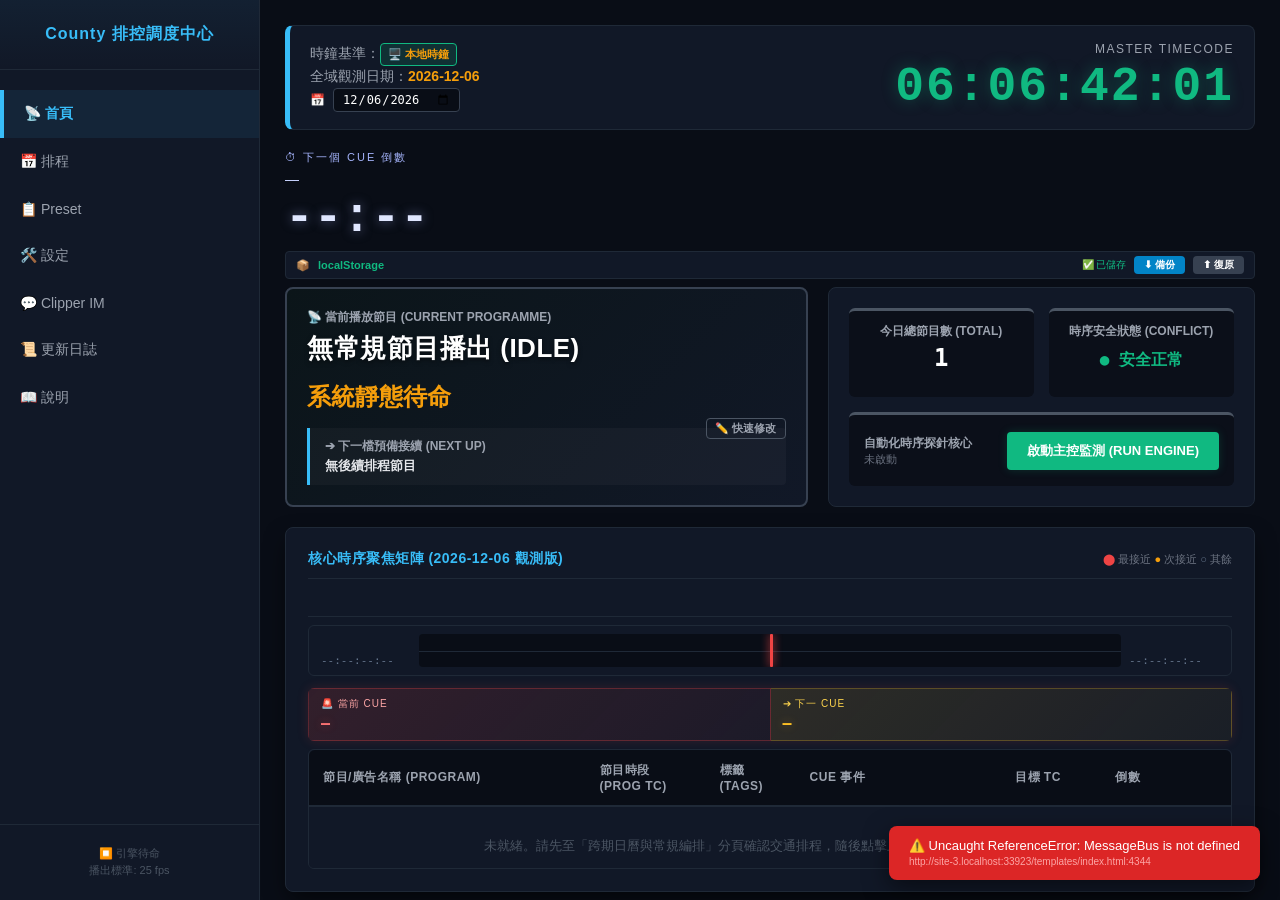
==== commit c5699ea7: "perf(config): debounce saveConfig API calls Prevent fetch flood on date navigation by delaying serve" ====
--- a/templates/index.html
+++ b/templates/index.html
@@ -1150,8 +1150,11 @@
         appConfig.ntpLastOffset = NTPManager.offset;
         appConfig.ntpLastSyncTime = NTPManager.lastSyncTime || '';
         localStorage.setItem('county_config_v8', JSON.stringify(appConfig));
-        // Also sync to server (non-blocking, fire-and-forget)
-        API.saveConfig(appConfig);
+        // Debounce server sync: localStorage writes immediately, API call waits 2s after last change
+        if (window._saveConfigTimer) clearTimeout(window._saveConfigTimer);
+        window._saveConfigTimer = setTimeout(function() {
+            API.saveConfig(appConfig);
+        }, 2000);
     }
 
     function loadConfig() {
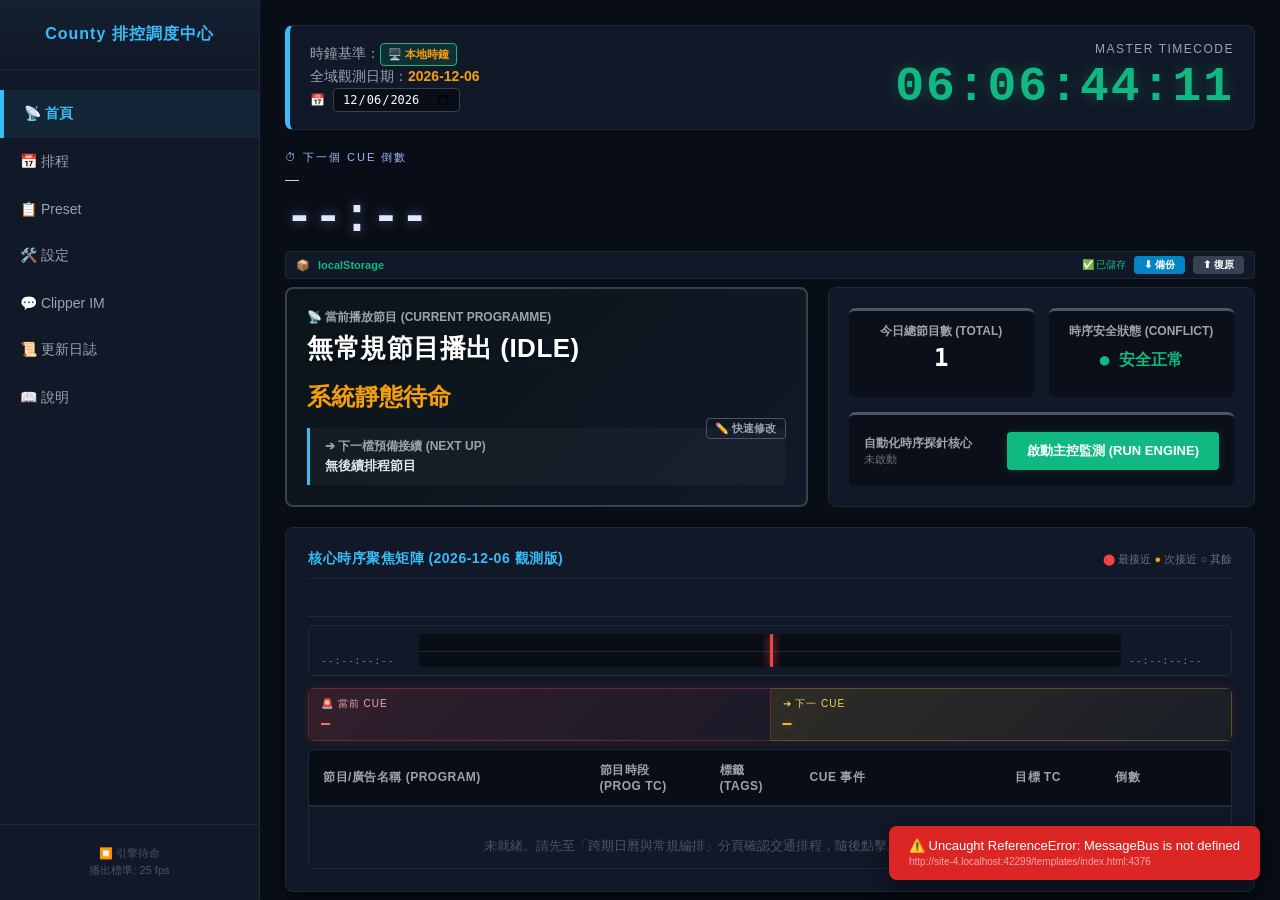
==== commit 79721ea7: "perf(calendar): optimize renderGUICalendar to O(N+31) Precompute date strings and day-of-week arrays" ====
--- a/templates/index.html
+++ b/templates/index.html
@@ -1806,32 +1806,64 @@
             gridBody.appendChild(emptyCell);
         }
 
-        // 預先計算每日節目數量（批次加速）
+        // 預先計算日期字串與星期（O(31)，避免在內層迴圈重複分配）
+        const dateStrings = [];
+        const dayOfWeeks = [];
+        for (let day = 1; day <= daysInMonth; day++) {
+            const ds = calCurrentYear + "-" + String(calCurrentMonth + 1).padStart(2, '0') + "-" + String(day).padStart(2, '0');
+            dateStrings.push(ds);
+            dayOfWeeks.push(new Date(ds).getDay());
+        }
+        const lastDateStr = dateStrings[daysInMonth - 1];
+        const firstDateStr = dateStrings[0];
+
+        // 單次遍歷 masterScheduleDB（O(N+31)），並加入月範圍快速篩選
         const progCountCache = {};
         for (let day = 1; day <= daysInMonth; day++) {
-            let cellDateStr = calCurrentYear + "-" + String(calCurrentMonth + 1).padStart(2, '0') + "-" + String(day).padStart(2, '0');
-            let count = 0;
-            for (let d = 0; d < masterScheduleDB.length; d++) {
-                if (isProgramActiveOnDate(masterScheduleDB[d], cellDateStr)) count++;
-            }
-            progCountCache[day] = count;
+            progCountCache[day] = 0;
+        }
+        const progLen = masterScheduleDB.length;
+        for (let d = 0; d < progLen; d++) {
+            const prog = masterScheduleDB[d];
+            // 月範圍篩選：節目開始日期在本月最後一天之後，或結束日期在本月第一天之前，跳過
+            if (prog.broadcastDate > lastDateStr) continue;
+            if (prog.periodicEndDate && prog.periodicEndDate < firstDateStr) continue;
+
+            for (let day = 1; day <= daysInMonth; day++) {
+                const ds = dateStrings[day - 1];
+                if (ds < prog.broadcastDate) continue;
+                if (prog.periodicType === 'none') {
+                    if (prog.broadcastDate === ds) progCountCache[day]++;
+                    continue;
+                }
+                if (prog.periodicEndDate && ds > prog.periodicEndDate) continue;
+                const dow = dayOfWeeks[day - 1];
+                if (prog.periodicType === 'daily') {
+                    progCountCache[day]++;
+                } else if (prog.periodicType === 'weekdays') {
+                    if (dow >= 1 && dow <= 5) progCountCache[day]++;
+                } else if (prog.periodicType === 'weekly') {
+                    const baseDow = new Date(prog.broadcastDate).getDay();
+                    if (baseDow === dow) progCountCache[day]++;
+                } else if (prog.periodicType === 'custom') {
+                    if ((prog.periodicDays || []).indexOf(dow) >= 0) progCountCache[day]++;
+                }
+            }
         }
 
         for (let day = 1; day <= daysInMonth; day++) {
-            let cellDateStr = calCurrentYear + "-" + String(calCurrentMonth + 1).padStart(2, '0') + "-" + String(day).padStart(2, '0');
+            const cellDateStr = dateStrings[day - 1];
             const count = progCountCache[day];
 
             const cell = document.createElement('div');
             cell.className = "calendar-day-cell";
             cell.dataset.date = cellDateStr;
 
-            // 日期數字
             const daySpan = document.createElement('span');
             daySpan.style.cssText = 'font-weight:bold;line-height:1.2;';
             daySpan.innerText = day;
             cell.appendChild(daySpan);
 
-            // 節目數量標籤
             const countSpan = document.createElement('span');
             countSpan.className = 'calendar-prog-count';
             countSpan.innerText = count > 0 ? count + ' 節目' : '—';
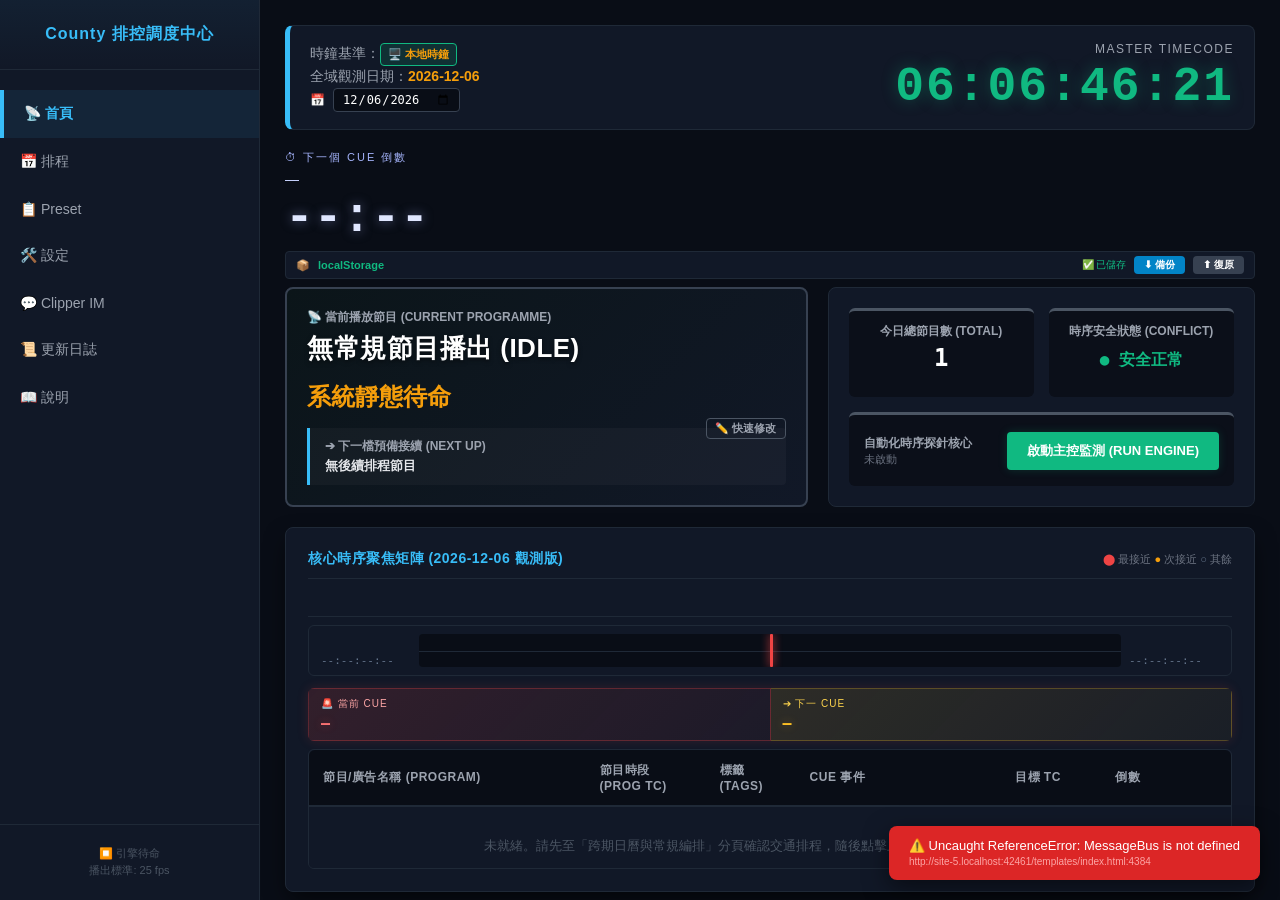
==== commit 21291b37: "perf(matrix): debounce redundant calculateGlobalTimelineMatrix calls Introduce `scheduleMatrixRecalc" ====
--- a/templates/index.html
+++ b/templates/index.html
@@ -907,7 +907,7 @@
                     }
                     renderGUICalendar(); renderWeekGlance(); calculateMCRTrafficSummary(); renderRundownUI();
                     refreshPresetDropdownUI(); onPresetSelectionChange();
-                    if (isTrackingActive) calculateGlobalTimelineMatrix(true);
+                    scheduleMatrixRecalc();
                 });
             } else {
                 // Fallback: original restore from file
@@ -921,7 +921,7 @@
                         writeLog('✅ 已載入備份檔: ' + file.name, 'success');
                         renderGUICalendar(); renderWeekGlance(); calculateMCRTrafficSummary(); renderRundownUI();
                         refreshPresetDropdownUI(); onPresetSelectionChange();
-                        if (isTrackingActive) calculateGlobalTimelineMatrix(true);
+                        scheduleMatrixRecalc();
                     } catch(err) { alert('檔案解析錯誤: ' + err.message); }
                 };
                 reader.readAsText(file);
@@ -967,6 +967,7 @@
     let globalTriggers = [];         // 展開的 Cue 點陣列 [{ progName, cueName, targetFrames, ... }]
     let currentEditingId = null;     // 正在編輯的排程 ID
     let triggerHistory = [];          // CUE 觸發記錄（上限 200 筆）
+    var _matrixRecalcTimer = null;     // 矩陣重算 debounce 計時器
 
     const progDurations = {};          // Timeline 節目色塊 { progName → { startFrames, endFrames } }
     let frameRate = 25;              // 每秒格數（PAL=25, NTSC=29.97, Film=24）
@@ -1348,8 +1349,8 @@
         writeLog("⚙️ 時鐘格數已變更為 " + frameRate + " fps", 'warn');
         const fpsLabel = document.getElementById('sidebarFpsLabel');
         if (fpsLabel) fpsLabel.innerText = frameRate + ' fps';
+        scheduleMatrixRecalc();
         if (isTrackingActive) {
-            calculateGlobalTimelineMatrix(true);
             writeLog("⚠️ ENGINE 已使用新格數 " + frameRate + "fps 重新計算", 'info');
         }
     }
@@ -1954,9 +1955,7 @@
         renderWeekGlance();
         calculateMCRTrafficSummary();
         renderRundownUI();
-        if (isTrackingActive) {
-            calculateGlobalTimelineMatrix(true);
-        }
+        scheduleMatrixRecalc();
     }
 
     async function loadFromServer() {
@@ -2463,7 +2462,7 @@
         document.getElementById('presetSelector').value = targetId;
         refreshPresetJsonArea();
         markDirty();
-        if (isTrackingActive) calculateGlobalTimelineMatrix(true);
+        scheduleMatrixRecalc();
     }
 
     function initNewPresetForm() {
@@ -2662,7 +2661,7 @@
             }
             renderRundownUI(); calculateMCRTrafficSummary();
             markDirty();
-            if (isTrackingActive) calculateGlobalTimelineMatrix(true);
+            scheduleMatrixRecalc();
         }
     }
 
@@ -2737,7 +2736,7 @@
             document.getElementById('presetSelector').value = targetId;
             onPresetSelectionChange();
             markDirty();
-            if (isTrackingActive) calculateGlobalTimelineMatrix(true);
+            scheduleMatrixRecalc();
             writeLog("✅ Preset JSON 已套用: " + data.name, 'success');
         } catch(err) { alert("JSON 語法錯誤: " + err.message); }
     }
@@ -2798,7 +2797,7 @@
                 localStorage.setItem('county_master_db_v8', JSON.stringify(masterScheduleDB));
                 onGlobalDateChange();
                 renderRundownUI();
-                if (isTrackingActive) calculateGlobalTimelineMatrix(true);
+                scheduleMatrixRecalc();
                 updateFileStatus('☁️ 伺服器');
             }
             // Retry any pending deletes (they might succeed now that server is back)
@@ -3070,7 +3069,7 @@
             saveToLocalStorage();
             calculateMCRTrafficSummary();
             renderRundownUI();
-            if (isTrackingActive) calculateGlobalTimelineMatrix(true);
+            scheduleMatrixRecalc();
             writeLog('已快速修改節目 [' + target.name + '] 的開始時間與長度，CUE 已重新計算', 'warn');
         }
         cancelQuickEdit();
@@ -3198,7 +3197,7 @@
         renderGUICalendar();
         calculateMCRTrafficSummary();
         renderRundownUI();
-        if (isTrackingActive) calculateGlobalTimelineMatrix(true);
+        scheduleMatrixRecalc();
     }
 
     function enterEditMode(id) {
@@ -3303,7 +3302,7 @@
         masterScheduleDB = masterScheduleDB.filter(function(p) { return p.id !== id; });
         _cacheToLocalStorage();
         renderGUICalendar(); calculateMCRTrafficSummary(); renderRundownUI();
-        if (isTrackingActive) calculateGlobalTimelineMatrix(true);
+        scheduleMatrixRecalc();
     }
 
     function clearAllPrograms() {
@@ -3315,7 +3314,7 @@
                 });
             });
             masterScheduleDB = []; saveToLocalStorage(); renderGUICalendar(); calculateMCRTrafficSummary(); renderRundownUI();
-            if (isTrackingActive) calculateGlobalTimelineMatrix(true);
+            scheduleMatrixRecalc();
         }
     }
 
@@ -3516,6 +3515,15 @@
         // _masterTimer already running — just toggles via isTrackingActive flag
     }
 
+    // ===== Debounced matrix recalculation (binds rapid calls into one) =====
+    function scheduleMatrixRecalc() {
+        if (!isTrackingActive) return;
+        if (_matrixRecalcTimer) clearTimeout(_matrixRecalcTimer);
+        _matrixRecalcTimer = setTimeout(function() {
+            calculateGlobalTimelineMatrix(true);
+            _matrixRecalcTimer = null;
+        }, 100);
+    }
     function calculateGlobalTimelineMatrix(isHotReload) {
         const targetDateStr = document.getElementById('globalTargetDate').value;
         const activeList = getExpandedRundownForDate(targetDateStr);
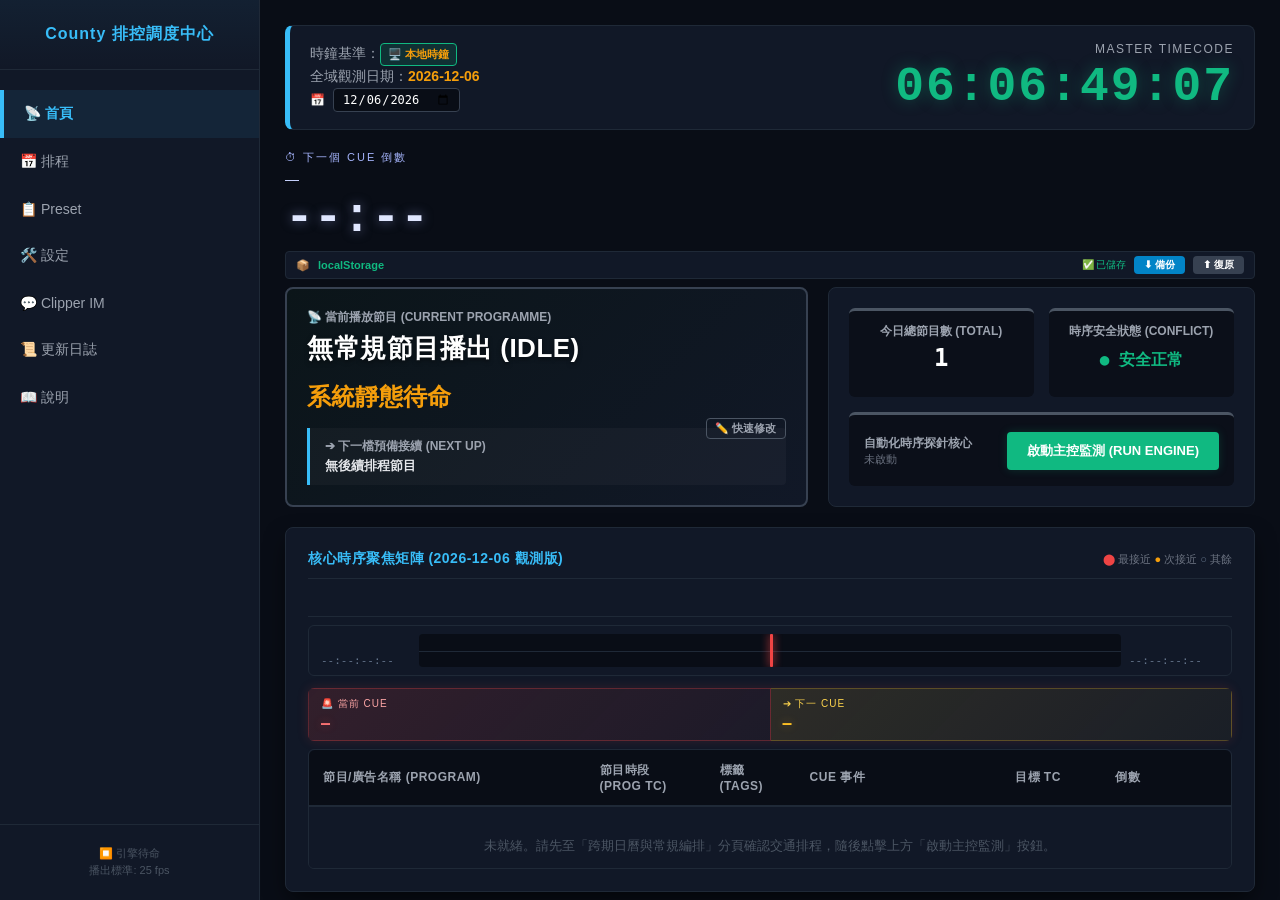
==== commit 72ea1033: "fix: eliminate redundant localStorage writes in saveToLocalStorage/markDirty" ====
--- a/templates/index.html
+++ b/templates/index.html
@@ -685,58 +685,54 @@
             </div>
 
             <div id="page-clipper" class="page">
-                <div class="panel-box">
-                    <div class="panel-header-box">
-                        <div class="panel-title">💬 Clipper IM — 即時通訊</div>
-                        <div style="font-size:11px; color:#64748b;">
-                            顯示名稱: <span id="clipperDisplayName" style="color:#38bdf8; font-weight:bold; cursor:pointer;" title="點擊編輯">VPRE</span>
-                            <span id="clipperStatus" class="sync-badge sync-loading" style="margin-left:8px;">🔴 未連線</span>
+                <div class="panel-box" style="padding:0;">
+                    <!-- Header -->
+                    <div class="clipper-header">
+                        <div class="clipper-header-left">
+                            <span style="font-size:14px;color:#38bdf8;font-weight:bold;">💬 Clipper IM</span>
+                            <span class="clipper-peer-count" id="clipperPeerCount" onclick="this.style.display=(this.style.display==='none'?'':'none')" style="cursor:pointer;" title="點擊隱藏">👥 <span>0</span></span>
+                        </div>
+                        <div class="clipper-header-right">
+                            <span style="color:#64748b;">📝</span>
+                            <span id="clipperDisplayName" style="color:#38bdf8;font-weight:bold;cursor:pointer;" title="點擊編輯名稱">VPRE</span>
+                            <span id="clipperStatus" class="sync-badge sync-loading">🔴 未連線</span>
                         </div>
                     </div>
-                    
-                    <!-- 聊天訊息區 -->
-                    <div id="clipperMessages" style="height:400px; overflow-y:auto; background:#030712; border:1px solid #1f2937; border-radius:6px; padding:12px; margin-bottom:10px; font-size:13px; line-height:1.6;">
-                        <div style="color:#4b5563; text-align:center; padding:40px 0;">⏳ 正在連線至 Clipper 伺服器...</div>
+
+                    <!-- Chat Messages -->
+                    <div id="clipperMessages"><div style="color:#4b5563;text-align:center;padding:40px 0;">⏳ 正在連線至 Clipper 伺服器...</div></div>
+
+                    <!-- Input Area -->
+                    <div class="clipper-input-area">
+                        <input type="text" id="clipperInput" placeholder="輸入訊息後按 Enter 發送…">
+                        <button class="btn-start" id="clipperSendBtn">📤 發送</button>
+                        <button class="btn-cancel" id="clipperClearBtn" title="清除本機聊天紀錄" style="padding:10px 14px;font-size:12px;">🗑</button>
                     </div>
                     
-                    <!-- 輸入區 -->
-                    <div style="display:flex; gap:8px;">
-                        <input type="text" id="clipperInput" placeholder="輸入訊息後按 Enter 發送…" 
-                               style="flex:1; background:#090d16; border:1px solid #374151; color:#fff; padding:10px 12px; border-radius:4px; font-size:14px; outline:none;">
-                        <button class="btn-start" id="clipperSendBtn" style="padding:10px 20px; font-size:13px;">📤 發送</button>
-                        <button class="btn-sync" onclick="handleClipperConnect()" style="padding:10px 16px; font-size:12px;" title="重新連線">🔄</button>
+                    <!-- Connection Bar -->
+                    <div class="clipper-connect-bar">
+                        <span>🌐</span>
+                        <input type="text" id="clipperServerUrl" value="ws://localhost:8765" style="width:180px;">
+                        <span>🔑</span>
+                        <input type="text" id="clipperRoomCode" value="1234" style="width:70px;">
+                        <button class="btn-ctrl btn-export-ui" onclick="handleClipperConnect()">🔗 連線</button>
+                        <span style="flex:1;"></span>
+                        <span id="clipperFileStatus" style="font-size:10px;color:#64748b;">就緒</span>
                     </div>
-                    
-                    <!-- 連線設定 -->
-                    <div style="margin-top:10px; display:flex; gap:8px; align-items:center; font-size:11px; color:#64748b;">
-                        <span>伺服器:</span>
-                        <input type="text" id="clipperServerUrl" value="ws://localhost:8765" 
-                               style="width:200px; background:#090d16; border:1px solid #374151; color:#fff; padding:4px 8px; border-radius:3px; font-size:11px;">
-                        <span>配對碼:</span>
-                        <input type="text" id="clipperRoomCode" value="1234" 
-                               style="width:80px; background:#090d16; border:1px solid #374151; color:#fff; padding:4px 8px; border-radius:3px; font-size:11px;">
-                        <button class="btn-ctrl btn-export-ui" onclick="handleClipperConnect()" style="padding:3px 10px; font-size:10px;">🔗 連線</button>
-                    </div>
-
-                    <!-- 檔案傳輸區 -->
-                    <div style="margin-top:12px; padding-top:12px; border-top:1px solid #1f2937;">
-                        <div style="font-size:12px; color:#64748b; margin-bottom:8px; display:flex; align-items:center; gap:6px;">
+
+                    <!-- File Transfer -->
+                    <div class="clipper-file-section">
+                        <div style="font-size:12px;color:#64748b;margin-bottom:6px;display:flex;align-items:center;gap:6px;">
                             <span>📁 檔案傳輸</span>
                             <span style="flex:1;"></span>
-                            <span id="clipperFileStatus" style="font-size:10px;">就緒</span>
+                            <button class="btn-sync" onclick="document.getElementById('fileQueue').innerHTML=''" style="font-size:10px;padding:2px 8px;">🗑 清除</button>
                         </div>
-                        <!-- 傳送對象選擇 (先選目標再傳檔) -->
-                        <div id="clipperTargetArea" style="display:none;">
-                            <div style="font-size:11px; color:#94a3b8; margin-bottom:4px;">📤 傳送對象（點擊選取）：</div>
-                            <div id="clipperPeerTargets" style="display:flex; gap:6px; flex-wrap:wrap; margin-bottom:8px;"></div>
+                        <div id="clipperTargetArea">
+                            <div style="font-size:11px;color:#94a3b8;margin-bottom:4px;">📤 傳送對象（點擊選取）：</div>
+                            <div id="clipperPeerTargets" style="display:flex;gap:6px;flex-wrap:wrap;margin-bottom:6px;"></div>
                         </div>
-                        <!-- 拖放區 -->
-                        <div id="fileDropZone"
-                             style="border:2px dashed #334155; border-radius:8px; padding:20px; text-align:center; cursor:pointer; color:#94a3b8; font-size:13px;">
-                            📁 拖曳檔案至此處，或點擊選擇檔案
-                        </div>
+                        <div id="fileDropZone" class="file-drop-zone">📁 拖曳檔案至此處，或點擊選擇檔案</div>
                         <input type="file" id="fileInput" multiple hidden>
-                        <!-- 檔案佇列 + 進度條 -->
                         <div id="fileQueue" style="margin-top:6px;"></div>
                     </div>
                 </div><script src="/static/clipper-sdk.js"></script>
@@ -834,7 +830,7 @@
     }
 
     function markDirty() {
-        // 同步儲存到 localStorage
+        // 同步儲存到 localStorage（單一寫入點）
         try {
             localStorage.setItem('county_presets_v8', JSON.stringify(cuePresets));
             localStorage.setItem('county_master_db_v8', JSON.stringify(masterScheduleDB));
@@ -842,12 +838,11 @@
         } catch(e) {}
         const indicator = document.getElementById('dataDirtyIndicator');
         if (indicator) indicator.innerText = '✅ 已儲存';
+        refreshJsonInspectorProbe();
     }
 
     function _cacheToLocalStorage() {
-        localStorage.setItem('county_presets_v8', JSON.stringify(cuePresets));
-        localStorage.setItem('county_master_db_v8', JSON.stringify(masterScheduleDB));
-        localStorage.setItem('county_config_v8', JSON.stringify(appConfig || {}));
+        // 僅保留探針刷新（實際寫入由 markDirty() 統一處理）
         refreshJsonInspectorProbe();
     }
 
@@ -2038,6 +2033,11 @@
         const savedClipperName = localStorage.getItem('vcc_clipper_name') || 'VPRE';
         const clipperDisplayNameEl = document.getElementById('clipperDisplayName');
         if (clipperDisplayNameEl) clipperDisplayNameEl.textContent = savedClipperName;
+        // Restore persisted Clipper URL and room
+        var savedClipperUrl = localStorage.getItem('county_clipper_url');
+        var savedClipperRoom = localStorage.getItem('county_clipper_room');
+        if (savedClipperUrl) document.getElementById('clipperServerUrl').value = savedClipperUrl;
+        if (savedClipperRoom) document.getElementById('clipperRoomCode').value = savedClipperRoom;
 
         // 先從 API 載入資料，失敗則從 localStorage 降級
         loadFromServer().then(function() {
@@ -2583,7 +2583,7 @@
     }
 
     function saveToLocalStorage() {
-        _cacheToLocalStorage();
+        // 單一寫入點：markDirty() 負責寫入 localStorage + 刷新探針
         markDirty();
     }
 
@@ -3193,7 +3193,7 @@
             masterScheduleDB.push(newProg);
             writeLog("新增跨期編排節目 [" + name + "] 成功。");
         }
-        _cacheToLocalStorage();
+        saveToLocalStorage();
         renderGUICalendar();
         calculateMCRTrafficSummary();
         renderRundownUI();
@@ -3300,7 +3300,7 @@
         if (!confirm("確定刪除此節目？")) return;
         API.deleteSchedule(id).catch(function() {});
         masterScheduleDB = masterScheduleDB.filter(function(p) { return p.id !== id; });
-        _cacheToLocalStorage();
+        saveToLocalStorage();
         renderGUICalendar(); calculateMCRTrafficSummary(); renderRundownUI();
         scheduleMatrixRecalc();
     }
@@ -4317,12 +4317,25 @@
 
     // Stub: broadcast a JSON string to all peers in the current room
     window.broadcastToPeers = function(jsonStr) {
-        if (!window.clipperModules || !window.clipperModules.ws || !APP.state.room) return;
+        if (!window.clipperModules || !window.clipperModules.ws || !APP.state.room) {
+            console.warn('[Clipper] broadcastToPeers skipped: no room/ws');
+            return;
+        }
         try {
             var data = JSON.parse(jsonStr);
             data.from = APP.state.displayName;
-            window.clipperModules.ws.send({ type: 'relay-data', room: APP.state.room, data: data });
-        } catch(e) {}
+            var ws = window.clipperModules.ws;
+            // relay-data requires a 'to' field — send to each peer individually
+            APP.state.peers.forEach(function(peer, pid) {
+                ws.send({ type: 'relay-data', room: APP.state.room, to: pid, data: data });
+            });
+            // Also send chat-backup to server for persistence (no 'to' needed)
+            if (data.type === 'chat' && data.text) {
+                ws.send({ type: 'chat-backup', room: APP.state.room, text: data.text, from: data.from, timestamp: data.timestamp || Date.now() });
+            }
+        } catch(e) {
+            console.warn('[Clipper] broadcastToPeers error:', e);
+        }
     };
 
     // Stub: send JSON string to specific peers
@@ -4402,13 +4415,13 @@
                 statusEl.textContent = '🟢 已連線';
                 statusEl.className = 'sync-badge sync-success';
             }
+            // Sync APP.state.ws for ChatModule compatibility
+            APP.state.ws = wsManager._ws;
             // Join room
             var room = document.getElementById('clipperRoomCode').value.trim() || '1234';
             var dn = document.getElementById('clipperDisplayName').textContent.trim() || 'VPRE';
             APP.state.displayName = dn;
             wsManager.send({ type: 'join', room: room, displayName: dn });
-            // Update connect buttons
-            var btns = document.querySelectorAll('#clipperServerUrl, #clipperRoomCode');
         });
         bus.on('disconnected', function(d) {
             var statusEl = document.getElementById('clipperStatus');
@@ -4416,37 +4429,64 @@
                 statusEl.textContent = d.wasIntentional ? '🔴 已中斷' : '🔴 未連線';
                 statusEl.className = 'sync-badge sync-loading';
             }
-        });
+            if (d.wasIntentional) APP.state.ws = null;
+        });
+        bus.on('reconnected', function() {
+            APP.state.ws = wsManager._ws;
+            // Re-join room after auto-reconnect
+            var room = document.getElementById('clipperRoomCode').value.trim() || '1234';
+            var dn = document.getElementById('clipperDisplayName').textContent.trim() || 'VPRE';
+            wsManager.send({ type: 'join', room: room, displayName: dn });
+            var statusEl = document.getElementById('clipperStatus');
+            if (statusEl) { statusEl.textContent = '🟢 已重新連線'; statusEl.className = 'sync-badge sync-success'; }
+        });
+
+        // Helper: update peer tracking from a peer list array
+        function _applyPeerList(peerList) {
+            if (!peerList) return;
+            APP.state.peers = new Map();
+            APP.state.peerNames = new Map();
+            peerList.forEach(function(p) {
+                var pid = p.peerId || p.id;
+                var pn = p.displayName || p.name || '成員';
+                if (pid && pid !== APP.state.peerId) {
+                    APP.state.peers.set(pid, { displayName: pn });
+                    APP.state.peerNames.set(pid, pn);
+                }
+            });
+            updateClipperPeerTargetUI();
+            updateClipperPeerCount();
+        }
 
         // Handle server messages
         wsManager.onMessage('joined', function(data) {
             APP.state.peerId = data.peerId;
             APP.state.room = data.room;
-            // Initialize peer list from joined data
-            var peers = data.peers || [];
-            APP.state.peers = new Map();
-            APP.state.peerNames = new Map();
-            peers.forEach(function(p) {
-                if (p.peerId !== data.peerId) {
-                    APP.state.peers.set(p.peerId, { displayName: p.displayName || '成員' });
-                    APP.state.peerNames.set(p.peerId, p.displayName || '成員');
-                }
-            });
             chatModule.appendSystemMessage('✅ 已加入房間 [' + data.room + ']');
-            updateClipperPeerTargetUI();
+            // peers come in a separate 'room_peers' message
+            updateClipperPeerCount();
         }, 'clipper');
 
-        wsManager.onMessage('peer-joined', function(data) {
+        wsManager.onMessage('room_peers', function(data) {
+            _applyPeerList(data.peers);
+        }, 'clipper');
+
+        wsManager.onMessage('peer_list', function(data) {
+            _applyPeerList(data.peers);
+        }, 'clipper');
+
+        wsManager.onMessage('peer_joined', function(data) {
             if (data.peerId && data.peerId !== APP.state.peerId) {
                 var pn = data.displayName || '新成員';
                 APP.state.peers.set(data.peerId, { displayName: pn });
                 APP.state.peerNames.set(data.peerId, pn);
                 chatModule.appendSystemMessage('👤 ' + pn + ' 加入了房間');
                 updateClipperPeerTargetUI();
+                updateClipperPeerCount();
             }
         }, 'clipper');
 
-        wsManager.onMessage('peer-left', function(data) {
+        wsManager.onMessage('peer_left', function(data) {
             var leftName = APP.state.peerNames.get(data.peerId) || '某成員';
             APP.state.peers.delete(data.peerId);
             APP.state.peerNames.delete(data.peerId);
@@ -4455,6 +4495,7 @@
             }
             chatModule.appendSystemMessage('👋 ' + leftName + ' 離開了房間');
             updateClipperPeerTargetUI();
+            updateClipperPeerCount();
         }, 'clipper');
 
         wsManager.onMessage('peer-updated', function(data) {
@@ -4473,8 +4514,38 @@
         chatModule.mount(document.getElementById('page-clipper'));
         filesModule.mount(document.getElementById('page-clipper'));
 
+        // Cross-tab notification: show badge when messages arrive off-tab
+        wsManager.onMessage('relay-data', function(data) {
+            if (!data.data || data.data.type !== 'chat') return;
+            if (data.from === APP.state.displayName) return;
+            var clipperPage = document.getElementById('page-clipper');
+            if (!clipperPage || !clipperPage.classList.contains('active')) {
+                window._clipperUnread = (window._clipperUnread || 0) + 1;
+                var badge = document.getElementById('clipperBadge');
+                if (badge) { badge.textContent = window._clipperUnread; badge.className = 'clipper-badge show'; }
+            }
+        }, 'clipper');
+
         window.clipperModules = { bus: bus, ws: wsManager, chat: chatModule, files: filesModule };
+
+        // ⚡ Auto-connect on page load (no click needed)
+        var url = document.getElementById('clipperServerUrl').value.trim() || 'ws://localhost:8765';
+        wsManager._url = url;
+        // Auto connect if we have a persisted URL (user has connected before)
+        if (localStorage.getItem('county_clipper_url')) {
+            wsManager.connect().catch(function() {});
+        }
+
         return window.clipperModules;
+    }
+
+    // Update online peer count display
+    function updateClipperPeerCount() {
+        var el = document.getElementById('clipperPeerCount');
+        if (el) {
+            var count = APP.state.peers ? APP.state.peers.size : 0;
+            el.innerHTML = '👥 <span>' + count + '</span>';
+        }
     }
 
     // Peer target selection UI (for file transfer)
@@ -4536,6 +4607,8 @@
     // Handle connect button click
     function handleClipperConnect() {
         var url = document.getElementById('clipperServerUrl').value.trim() || 'ws://localhost:8765';
+        var room = document.getElementById('clipperRoomCode').value.trim() || '1234';
+        try { localStorage.setItem('county_clipper_url', url); localStorage.setItem('county_clipper_room', room); } catch(e) {}
         var connectBtns = document.querySelectorAll('[onclick*="handleClipperConnect"]');
         connectBtns.forEach(function(btn) { btn.innerText = '⏳ 連線中...'; btn.disabled = true; });
 
@@ -4560,12 +4633,12 @@
         }
     }
 
-    // Auto-initialize on page load (deferred)
+    // Auto-initialize on page load (deferred, gives other modules time to settle)
     setTimeout(function() {
         if (!window.clipperModules) {
             initClipperModules();
         }
-    }, 1000);
+    }, 2000);
 
     // Edit display name on click
     document.addEventListener('click', function(e) {
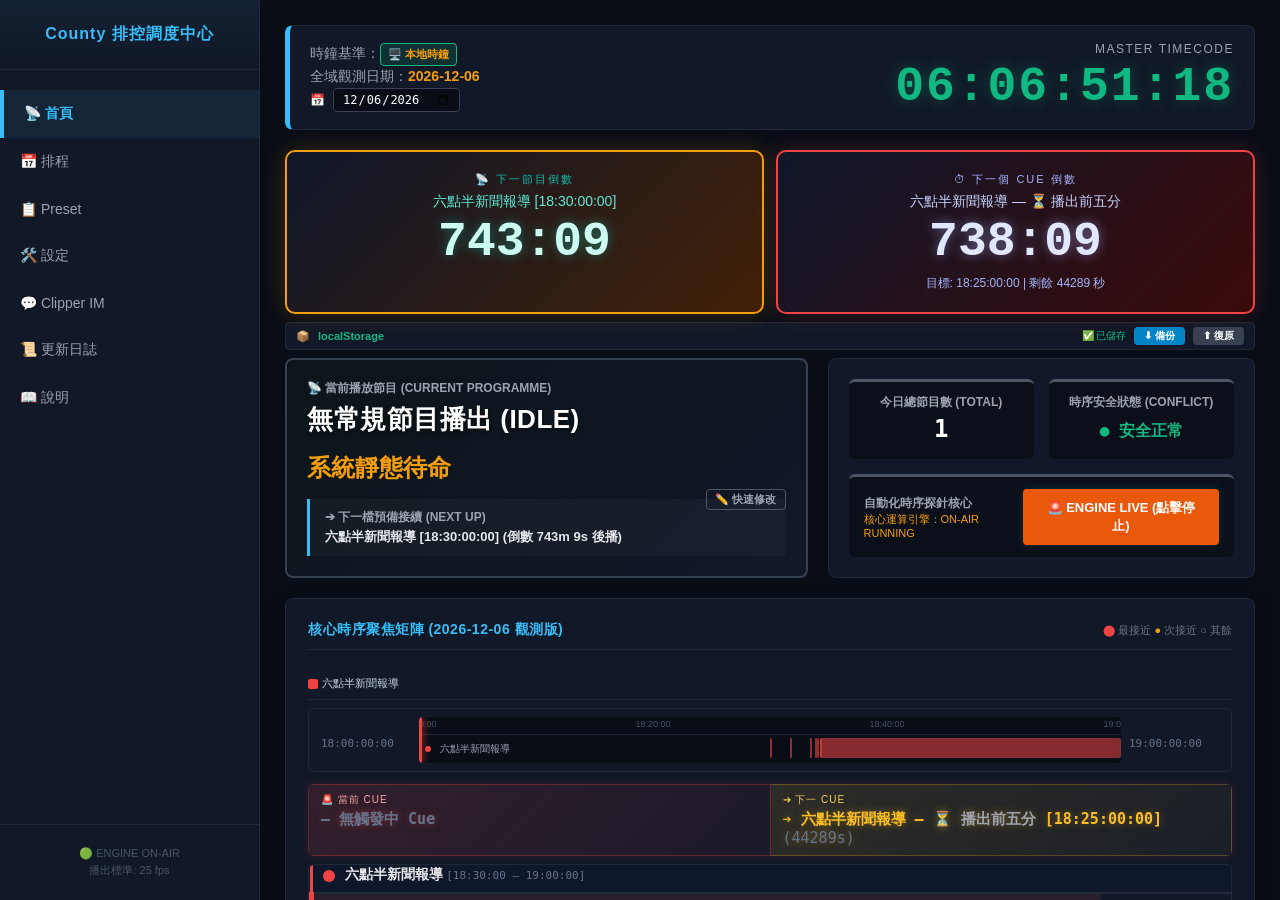
==== commit 6c6b1223: "feat: yellow/red countdown cards + programme time conflict validation - #homeProgCountdown: yellow/a" ====
--- a/templates/index.html
+++ b/templates/index.html
@@ -90,12 +90,19 @@
             </div>
             <div id="page-live" class="page active">
 
-                <!-- ⏱ Cue 倒數大看板 — 首頁最上方 -->
-                <div id="homeCueCountdown" class="cue-countdown-card">
+                <!-- ⏱ 倒數並排看板 — 節目開始倒數 + 下一個 Cue 倒數 -->
+                <div style="display:flex; gap:12px; margin-bottom:8px;">
+                    <div id="homeProgCountdown" class="cue-countdown-card" style="flex:1; margin:0;">
+                        <div style="font-size:11px; color:#14b8a6; text-transform:uppercase; letter-spacing:2px; margin-bottom:6px;">📡 下一節目倒數</div>
+                        <div id="progCountdownLabel" style="font-size:14px; color:#5eead4; margin-bottom:4px;">—</div>
+                        <div id="progCountdownTimer" style="font-family:'Courier New',monospace; font-size:48px; font-weight:bold; color:#ccfbf1; text-shadow:0 0 12px rgba(20,184,166,0.5);">--:--</div>
+                    </div>
+                    <div id="homeCueCountdown" class="cue-countdown-card" style="flex:1; margin:0;">
                     <div style="font-size:11px; color:#a5b4fc; text-transform:uppercase; letter-spacing:2px; margin-bottom:6px;">⏱ 下一個 Cue 倒數</div>
                     <div id="cueCountdownLabel" style="font-size:14px; color:#c7d2fe; margin-bottom:4px;">—</div>
                     <div id="cueCountdownTimer" style="font-family:'Courier New',monospace; font-size:48px; font-weight:bold; color:#e0e7ff; text-shadow:0 0 12px rgba(165,180,252,0.5);">--:--</div>
                     <div id="cueCountdownMeta" style="font-size:12px; color:#a5b4fc; margin-top:6px;"></div>
+                </div>
                 </div>
                 <div style="display:flex; align-items:center; gap:8px; margin-bottom:8px; padding:4px 10px; background:#111827; border:1px solid #1f2937; border-radius:4px; font-size:11px;">
                     <span style="color:#64748b;">📦</span>
@@ -712,9 +719,9 @@
                     <!-- Connection Bar -->
                     <div class="clipper-connect-bar">
                         <span>🌐</span>
-                        <input type="text" id="clipperServerUrl" value="ws://localhost:8765" style="width:180px;">
+                        <input type="text" id="clipperServerUrl" placeholder="ws://localhost:8765" style="width:180px;">
                         <span>🔑</span>
-                        <input type="text" id="clipperRoomCode" value="1234" style="width:70px;">
+                        <input type="text" id="clipperRoomCode" placeholder="1234" style="width:70px;">
                         <button class="btn-ctrl btn-export-ui" onclick="handleClipperConnect()">🔗 連線</button>
                         <span style="flex:1;"></span>
                         <span id="clipperFileStatus" style="font-size:10px;color:#64748b;">就緒</span>
@@ -2033,11 +2040,21 @@
         const savedClipperName = localStorage.getItem('vcc_clipper_name') || 'VPRE';
         const clipperDisplayNameEl = document.getElementById('clipperDisplayName');
         if (clipperDisplayNameEl) clipperDisplayNameEl.textContent = savedClipperName;
-        // Restore persisted Clipper URL and room
+        // Restore persisted Clipper URL and room (default follows browser hostname)
+        var clipperUrlInput = document.getElementById('clipperServerUrl');
+        var clipperRoomInput = document.getElementById('clipperRoomCode');
+        var defaultClipperUrl = 'ws://' + location.hostname + ':8765';
         var savedClipperUrl = localStorage.getItem('county_clipper_url');
         var savedClipperRoom = localStorage.getItem('county_clipper_room');
-        if (savedClipperUrl) document.getElementById('clipperServerUrl').value = savedClipperUrl;
-        if (savedClipperRoom) document.getElementById('clipperRoomCode').value = savedClipperRoom;
+        clipperUrlInput.value = savedClipperUrl || defaultClipperUrl;
+        clipperRoomInput.value = savedClipperRoom || '1234';
+        // Auto-save Clipper settings on input change
+        clipperUrlInput.addEventListener('input', function() {
+            try { localStorage.setItem('county_clipper_url', this.value); } catch(e) {}
+        });
+        clipperRoomInput.addEventListener('input', function() {
+            try { localStorage.setItem('county_clipper_room', this.value); } catch(e) {}
+        });
 
         // 先從 API 載入資料，失敗則從 localStorage 降級
         loadFromServer().then(function() {
@@ -2102,6 +2119,13 @@
         // 自適應矩陣高度
         adjustMatrixHeight();
         window.addEventListener('resize', adjustMatrixHeight);
+
+        // 自動啟動主控監測（延遲確保 master timer 已啟用、資料已載入）
+        setTimeout(function() {
+            if (getExpandedRundownForDate(document.getElementById('globalTargetDate').value).length > 0) {
+                initGlobalTracking();
+            }
+        }, 200);
     };
 
     // =============================================
@@ -2582,6 +2606,19 @@
         return totalFramesToTimecode(sf + df); // HH:MM:SS:FF 完整格式
     }
 
+    // ===== 節目時間衝突檢測（節目不可重疊，Cue 點不影響）=====
+    function hasTimeConflict(broadcastDate, startTime, duration, excludeId) {
+        var startFr = timecodeToTotalFrames(startTime);
+        var endFr = startFr + timecodeToTotalFrames(duration);
+        return masterScheduleDB.some(function(prog) {
+            if (prog.id === excludeId) return false;
+            if (!isProgramActiveOnDate(prog, broadcastDate)) return false;
+            var pStart = timecodeToTotalFrames(prog.startTime);
+            var pEnd = pStart + timecodeToTotalFrames(prog.duration);
+            return startFr < pEnd && pStart < endFr;
+        });
+    }
+
     function saveToLocalStorage() {
         // 單一寫入點：markDirty() 負責寫入 localStorage + 刷新探針
         markDirty();
@@ -3062,6 +3099,14 @@
         const newStart = document.getElementById('quickStartTime').value;
         const newDur = document.getElementById('quickDuration').value;
         const target = masterScheduleDB.find(function(p) { return p.id === quickEditTargetId; });
+        if (!target) return;
+        // 時間衝突檢測
+        if (hasTimeConflict(target.broadcastDate, newStart, newDur, target.id)) {
+            if (!confirm('⚠️ 快速修改後該時段與其他節目重疊！\n節目時間不可重疊（Cue 點除外）。\n\n是否仍要套用？')) {
+                return;
+            }
+            writeLog('⚠️ 已套用有時序衝突的快速修改', 'warn');
+        }
         if (target) {
             target.startTime = newStart;
             target.duration = newDur;
@@ -3149,6 +3194,16 @@
         if (!name || !bDate || !startStr || !durStr) { alert("請完整填寫製播欄位！"); return; }
         if (pType !== 'none' && pEndDate < bDate) { alert("重複終止日期不得早於起播生效日期！"); return; }
         if (pType === 'custom' && periodicDays.length === 0) { alert("請至少選擇一天！"); return; }
+
+        // 時間衝突檢測：檢查此節目在該日期是否與其他節目重疊
+        var conflictCheckDate = bDate;
+        var conflictCheckId = currentEditingId; // 編輯時排除自身
+        if (hasTimeConflict(conflictCheckDate, startStr, durStr, conflictCheckId)) {
+            if (!confirm('⚠️ 該時段與其他節目重疊！\n節目時間不可重疊（Cue 點除外）。\n\n是否仍要儲存？')) {
+                return;
+            }
+            writeLog('⚠️ 已儲存有時序衝突的節目 [' + name + ']', 'warn');
+        }
 
         let colorLabel = document.getElementById('progColorLabel').value;
         let tags = currentTags.slice(); // copy
@@ -3936,6 +3991,23 @@
                         cueCDMeta.innerText = '尚無後續 Cue';
                     }
                 }
+
+                // === Programme start countdown (side-by-side with cue countdown) ===
+                var progCDLabel = document.getElementById('progCountdownLabel');
+                var progCDTimer = document.getElementById('progCountdownTimer');
+                if (progCDLabel && progCDTimer) {
+                    if (nextUpProg) {
+                        var pd = nextUpProg.startTotalFrames - currentTotalFrames;
+                        var pdSec = Math.max(0, Math.ceil(pd / frameRate));
+                        var pMin = Math.floor(pdSec / 60);
+                        var pSec = pdSec % 60;
+                        progCDLabel.innerText = nextUpProg.name + ' [' + nextUpProg.startTime + ']';
+                        progCDTimer.innerText = String(pMin).padStart(2,'0') + ':' + String(pSec).padStart(2,'0');
+                    } else {
+                        progCDLabel.innerText = '—';
+                        progCDTimer.innerText = '--:--';
+                    }
+                }
             }
 
             const windowStart = Math.max(0, nearestIdx - 3);
@@ -4394,8 +4466,9 @@
 
     // Initialize Clipper modules
     function initClipperModules() {
+        var url = document.getElementById('clipperServerUrl').value.trim() || 'ws://' + location.hostname + ':8765';
         var bus = new MessageBus();
-        var wsManager = new WSManager('ws://localhost:8765', bus);
+        var wsManager = new WSManager(url, bus);
         wsManager.enableAutoReconnect();
 
         var chatModule = new ChatModule(bus, wsManager, {
@@ -4480,7 +4553,7 @@
                 var pn = data.displayName || '新成員';
                 APP.state.peers.set(data.peerId, { displayName: pn });
                 APP.state.peerNames.set(data.peerId, pn);
-                chatModule.appendSystemMessage('👤 ' + pn + ' 加入了房間');
+                chatModule.showTemporaryMessage('👤 ' + pn + ' 加入了房間');
                 updateClipperPeerTargetUI();
                 updateClipperPeerCount();
             }
@@ -4493,7 +4566,7 @@
             if (APP.state.selectedTargetPeerIds) {
                 APP.state.selectedTargetPeerIds.delete(data.peerId);
             }
-            chatModule.appendSystemMessage('👋 ' + leftName + ' 離開了房間');
+            chatModule.showTemporaryMessage('👋 ' + leftName + ' 離開了房間');
             updateClipperPeerTargetUI();
             updateClipperPeerCount();
         }, 'clipper');
@@ -4529,7 +4602,7 @@
         window.clipperModules = { bus: bus, ws: wsManager, chat: chatModule, files: filesModule };
 
         // ⚡ Auto-connect on page load (no click needed)
-        var url = document.getElementById('clipperServerUrl').value.trim() || 'ws://localhost:8765';
+        var url = document.getElementById('clipperServerUrl').value.trim() || 'ws://' + location.hostname + ':8765';
         wsManager._url = url;
         // Auto connect if we have a persisted URL (user has connected before)
         if (localStorage.getItem('county_clipper_url')) {
@@ -4606,7 +4679,7 @@
 
     // Handle connect button click
     function handleClipperConnect() {
-        var url = document.getElementById('clipperServerUrl').value.trim() || 'ws://localhost:8765';
+        var url = document.getElementById('clipperServerUrl').value.trim() || 'ws://' + location.hostname + ':8765';
         var room = document.getElementById('clipperRoomCode').value.trim() || '1234';
         try { localStorage.setItem('county_clipper_url', url); localStorage.setItem('county_clipper_room', room); } catch(e) {}
         var connectBtns = document.querySelectorAll('[onclick*="handleClipperConnect"]');
--- a/static/county.css
+++ b/static/county.css
@@ -135,8 +135,10 @@
         .calendar-grid-head { display: grid; grid-template-columns: repeat(7, 1fr); text-align: center; font-size: 11px; color: #4b5563; margin-bottom: 6px; font-weight: bold; }
         .calendar-grid-body { display: grid; grid-template-columns: repeat(7, 1fr); gap: 4px; text-align: center; }
         .calendar-day-cell {
-            aspect-ratio: 1; background: #111827; border-radius: 6px; display: flex; flex-direction: column; justify-content: center; align-items: center; font-size: 13px; font-family: monospace; cursor: pointer; position: relative; transition: all 0.15s; border: 1px solid transparent; color: #cbd5e1; gap:1px;
-        }
+            aspect-ratio: 1; background: #111827; border-radius: 6px; display: flex; flex-direction: column; justify-content: center; align-items: center; font-size: 13px; font-family: monospace; cursor: pointer; position: relative; transition: all 0.15s; border: 1px solid transparent; color: #cbd5e1; gap:0; overflow:hidden; line-height:1.2; padding:2px;
+        }
+        .calendar-day-cell > span:first-child { font-size:15px; font-weight:bold; }
+        .calendar-day-cell > span:last-child { font-size:9px; max-width:100%; overflow:hidden; text-overflow:ellipsis; white-space:nowrap; }
         .calendar-day-cell:hover { border-color: var(--primary-color); background: rgba(56, 189, 248, 0.06); }
         .calendar-day-cell.empty { background: transparent; cursor: default; border: none; }
         .calendar-day-cell.selected { background: var(--primary-color) !important; color: #090d16 !important; font-weight: bold; border-color: var(--primary-color) !important; }
@@ -326,6 +328,23 @@
         .clipper-badge { display:none; margin-left:auto; background:#ef4444; color:#fff; font-size:9px; font-weight:bold; padding:1px 5px; border-radius:8px; line-height:1.4; }
         .clipper-badge.show { display:inline-block; }
 
+        /* Clipper IM 進度條與按鈕樣式 */
+        .clipper-progress-item { background:#1e293b; border-radius:6px; padding:8px 10px; margin-bottom:6px; font-size:12px; }
+        .clipper-progress-header { display:flex; justify-content:space-between; color:#cbd5e1; margin-bottom:4px; }
+        .clipper-progress-name { white-space:nowrap; overflow:hidden; text-overflow:ellipsis; max-width:200px; }
+        .clipper-progress-size { color:#64748b; font-size:11px; }
+        .clipper-progress-bar { height:4px; background:#334155; border-radius:2px; overflow:hidden; margin:4px 0; }
+        .clipper-progress-fill { height:100%; background:#38bdf8; border-radius:2px; transition:width 0.3s ease; }
+        .clipper-progress-fill.done { background:#22c55e; }
+        .clipper-progress-fill.error { background:#ef4444; }
+        .clipper-progress-fill.receiving { background:#a855f7; }
+        .clipper-progress-status { font-size:10px; color:#64748b; }
+        .clipper-peer-btn { padding:4px 10px; font-size:11px; background:#1e293b; border:1px solid #334155; color:#e2e8f0; border-radius:4px; cursor:pointer; transition:all 0.15s; }
+        .clipper-peer-btn:hover { border-color:#38bdf8; }
+        .clipper-peer-btn.selected { background:#1e3a5f; border-color:#38bdf8; color:#38bdf8; }
+        .clipper-peer-btn.all-btn { border-color:#64748b; }
+        .clipper-peer-btn.all-btn.selected { background:#1e3a5f; border-color:#38bdf8; }
+
         /* 操作說明頁面 */
         .help-section { background:#111827; border:1px solid #1f2937; border-radius:8px; padding:18px 22px; margin-bottom:16px; }
         .help-section h2 { color:#38bdf8; font-size:16px; margin:0 0 12px 0; letter-spacing:0.5px; }
@@ -367,7 +386,29 @@
             .vcc-pre-system-sandbox-wrapper { min-height:auto; }
         }
 
-        /* --- General spacing --- */
+                /* Cue Countdown Card (moved from inline style) */
+        .cue-countdown-card {
+            border-radius:10px;
+            padding:20px;
+            margin-bottom:20px;
+            text-align:center;
+        }
+
+        /* Programme start countdown — yellow/amber scheme */
+        #homeProgCountdown {
+            background:linear-gradient(135deg, #0f172a 0%, #422006 100%);
+            border:2px solid #f59e0b;
+            box-shadow:0 0 24px rgba(245,158,11,0.2);
+        }
+
+        /* Cue countdown — red/danger scheme */
+        #homeCueCountdown {
+            background:linear-gradient(135deg, #0f172a 0%, #3b0a0a 100%);
+            border:2px solid #ef4444;
+            box-shadow:0 0 24px rgba(239,68,68,0.2);
+        }
+
+        /* --- General spacing --- *//* --- General spacing --- */
         @media(max-width: 768px) {
             .main-content { padding:12px !important; }
             .panel-box { padding:14px; }
@@ -476,13 +517,83 @@
             #configJsonArea { height:60px !important; }
         }
 
-        /* --- Clipper IM: stack header on small screens --- */
+        /* --- Clipper IM v2 — Chat UI --- */
+        #page-clipper > .panel-box { display:flex; flex-direction:column; height:calc(100vh - 200px); min-height:520px; padding:0 !important; }
+        #page-clipper .clipper-header { display:flex; justify-content:space-between; align-items:center; padding:10px 16px; background:#0f172a; border:1px solid #1f2937; border-bottom:none; border-radius:8px 8px 0 0; flex-shrink:0; }
+        #page-clipper .clipper-header-left { display:flex; align-items:center; gap:12px; }
+        #page-clipper .clipper-header-right { display:flex; align-items:center; gap:10px; font-size:12px; }
+
+        #clipperMessages { flex:1; overflow-y:auto; background:#030712; border:1px solid #1f2937; border-top:none; border-bottom:none; padding:12px; font-size:13px; line-height:1.6; display:flex; flex-direction:column; gap:6px; min-height:0; }
+        #clipperMessages .load-more-btn { text-align:center; padding:10px; cursor:pointer; color:#38bdf8; font-size:13px; border-bottom:1px solid #1f2937; transition:background 0.15s; border-radius:6px; }
+        #clipperMessages .load-more-btn:hover { background:rgba(56,189,248,0.06); }
+
+        #clipperMessages .chat-msg { display:flex; flex-direction:column; max-width:85%; padding:8px 12px; border-radius:10px; position:relative; animation:msgIn 0.15s ease; }
+        #clipperMessages .chat-msg.self { align-self:flex-end; background:linear-gradient(135deg,#1e3a5f,#0f2744); border-bottom-right-radius:4px; }
+        #clipperMessages .chat-msg.other { align-self:flex-start; background:#1e293b; border-bottom-left-radius:4px; }
+        #clipperMessages .chat-msg.deleted { background:#111827; opacity:0.5; align-self:center; max-width:100%; }
+
+        @keyframes msgIn { 0% { opacity:0; transform:translateY(4px); } 100% { opacity:1; transform:translateY(0); } }
+
+        #clipperMessages .msg-sender { display:flex; align-items:center; gap:6px; font-size:12px; font-weight:600; margin-bottom:2px; }
+        #clipperMessages .msg-avatar { width:20px; height:20px; border-radius:50%; display:flex; align-items:center; justify-content:center; font-size:10px; font-weight:bold; color:#fff; flex-shrink:0; }
+        #clipperMessages .msg-text { color:#e2e8f0; font-size:14px; word-break:break-word; line-height:1.5; }
+        #clipperMessages .msg-time { display:flex; align-items:center; gap:4px; font-size:10px; color:#64748b; margin-top:2px; }
+        #clipperMessages .msg-tick { font-size:11px; }
+        #clipperMessages .msg-tick.sent { color:#64748b; }
+        #clipperMessages .msg-tick.delivered { color:#38bdf8; }
+        #clipperMessages .msg-edited { font-size:10px; color:#64748b; font-style:italic; }
+
+        #clipperMessages .msg-quote { background:rgba(255,255,255,0.04); border-left:3px solid #38bdf8; padding:6px 10px; border-radius:4px; margin-bottom:4px; }
+        #clipperMessages .msg-quote .quote-from { font-size:11px; color:#38bdf8; margin-bottom:2px; }
+        #clipperMessages .msg-quote .quote-text { font-size:12px; color:#94a3b8; overflow:hidden; text-overflow:ellipsis; white-space:nowrap; }
+
+        #clipperMessages .chat-msg-actions { position:absolute; top:4px; right:4px; display:flex; gap:2px; opacity:0; transition:opacity 0.15s; }
+        #clipperMessages .chat-msg:hover .chat-msg-actions { opacity:1; }
+        .chat-msg-btn { background:transparent; border:1px solid #374151; color:#94a3b8; border-radius:4px; cursor:pointer; font-size:12px; padding:2px 6px; transition:all 0.15s; }
+        .chat-msg-btn:hover { background:#1f2937; color:#fff; }
+
+        #clipperMessages .chat-msg-menu { display:none; position:absolute; top:100%; right:0; background:#1e293b; border:1px solid #374151; border-radius:6px; z-index:50; min-width:120px; box-shadow:0 8px 24px rgba(0,0,0,0.4); }
+        #clipperMessages .chat-msg-menu.show { display:block; }
+        #clipperMessages .chat-msg-menu-item { padding:8px 14px; cursor:pointer; font-size:12px; color:#e2e8f0; transition:background 0.1s; white-space:nowrap; }
+        #clipperMessages .chat-msg-menu-item:hover { background:#334155; }
+        #clipperMessages .chat-msg-menu-item.danger { color:#ef4444; }
+        #clipperMessages .chat-msg-menu-item.danger:hover { background:rgba(239,68,68,0.1); }
+
+        #clipperMessages .system-msg { align-self:center; text-align:center; font-size:11px; color:#475569; padding:4px 0; }
+
+        .clipper-input-area { display:flex; gap:8px; padding:10px 14px; background:#111827; border:1px solid #1f2937; border-top:none; border-bottom:none; flex-shrink:0; }
+        .clipper-input-area input { flex:1; background:#090d16; border:1px solid #374151; color:#fff; padding:10px 14px; border-radius:6px; font-size:14px; outline:none; transition:border-color 0.15s; }
+        .clipper-input-area input:focus { border-color:#38bdf8; }
+        .clipper-input-area button { padding:10px 24px; font-size:13px; border-radius:6px; cursor:pointer; border:none; font-weight:bold; transition:all 0.15s; white-space:nowrap; }
+
+        .clipper-connect-bar { display:flex; gap:10px; align-items:center; padding:8px 14px; background:#0f172a; border:1px solid #1f2937; font-size:11px; color:#64748b; flex-wrap:wrap; flex-shrink:0; }
+        .clipper-connect-bar input { background:#090d16; border:1px solid #374151; color:#fff; padding:5px 10px; border-radius:4px; font-size:11px; outline:none; }
+        .clipper-connect-bar input:focus { border-color:#38bdf8; }
+        .clipper-connect-bar button { padding:5px 14px; font-size:10px; border-radius:4px; cursor:pointer; border:none; font-weight:bold; }
+        .clipper-peer-count { font-size:11px; color:#94a3b8; }
+        .clipper-peer-count span { color:#38bdf8; font-weight:bold; }
+
+        /* --- Clipper File Transfer --- */
+        .clipper-file-section { flex-shrink:0; padding:10px 14px; background:#0f172a; border:1px solid #1f2937; border-top:none; border-radius:0 0 8px 8px; }
+        .clipper-file-section .file-drop-zone { border:2px dashed #334155; border-radius:8px; padding:14px; text-align:center; cursor:pointer; color:#94a3b8; font-size:12px; transition:all 0.15s; }
+        .file-item { background:#1e293b; border-radius:6px; padding:8px 10px; margin-bottom:4px; font-size:12px; }
+        .file-item { background:#1e293b; border-radius:6px; padding:8px 10px; margin-bottom:4px; font-size:12px; }
+        .clipper-file-section .file-drop-zone.drag-over { border-color:#38bdf8; background:rgba(56,189,248,0.05); }
+        .file-item-header { display:flex; justify-content:space-between; color:#cbd5e1; margin-bottom:4px; }
+        .file-name { white-space:nowrap; overflow:hidden; text-overflow:ellipsis; max-width:200px; font-size:12px; }
+        .file-size { color:#64748b; font-size:11px; }
+        .file-progress-bar { height:4px; background:#334155; border-radius:2px; overflow:hidden; margin:4px 0; }
+        .file-progress-fill { height:100%; background:#38bdf8; border-radius:2px; transition:width 0.3s ease; }
+        .file-progress-fill.done { background:#22c55e; }
+        .file-progress-fill.error { background:#ef4444; }
+        .file-status { font-size:10px; color:#64748b; display:flex; align-items:center; gap:6px; }
+        .file-cancel-btn { font-size:11px; padding:1px 6px; border:1px solid #ef4444; background:transparent; color:#ef4444; border-radius:4px; cursor:pointer; }
+
         @media(max-width: 700px) {
             #page-clipper .panel-header-box { flex-direction:column; gap:6px; align-items:flex-start !important; }
-            #page-clipper div[style*="display:flex"][style*="gap:8px"] {
-                flex-wrap:wrap;
-            }
-            #clipperInput { min-width:120px; }
+            #clipperMessages .chat-msg { max-width:92%; }
+            .clipper-connect-bar { flex-direction:column; align-items:stretch; }
+            .clipper-connect-bar input { width:100% !important; }
         }
 
         /* --- Rundown page: table column hiding --- */
